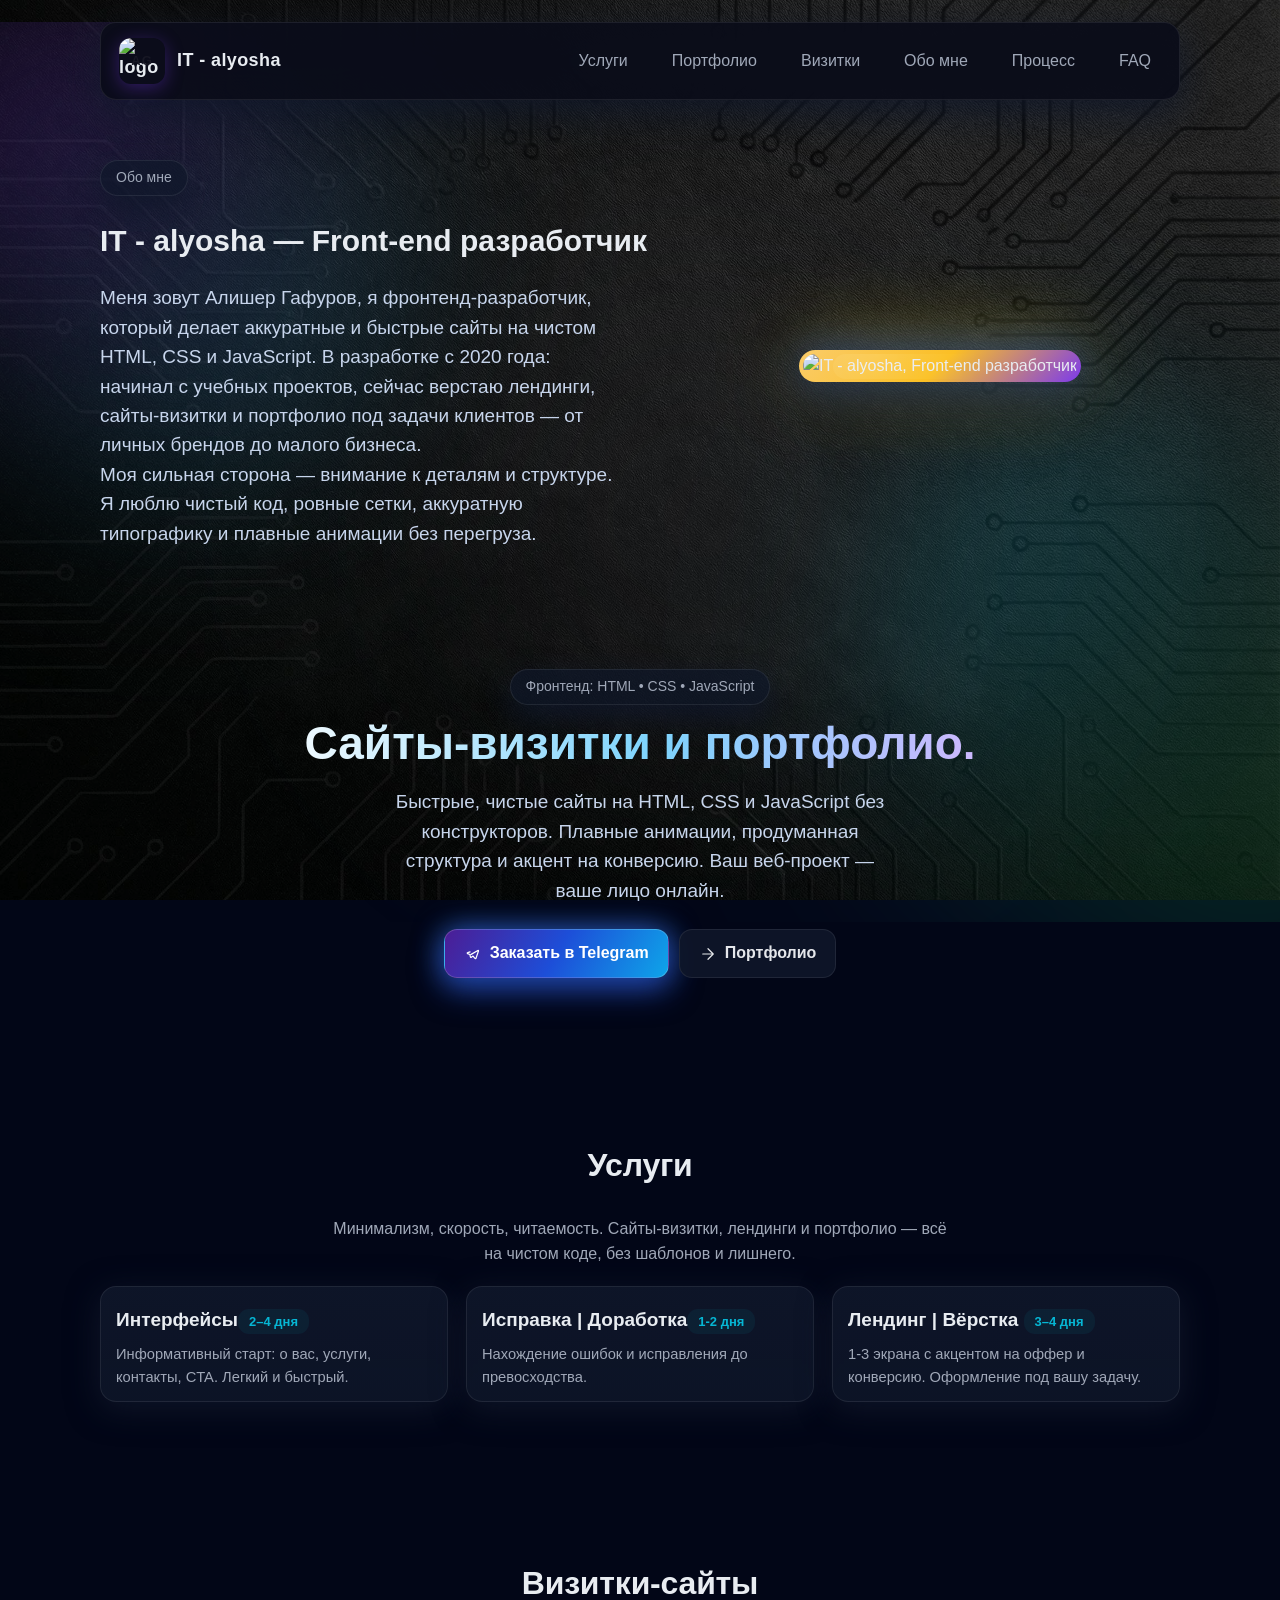
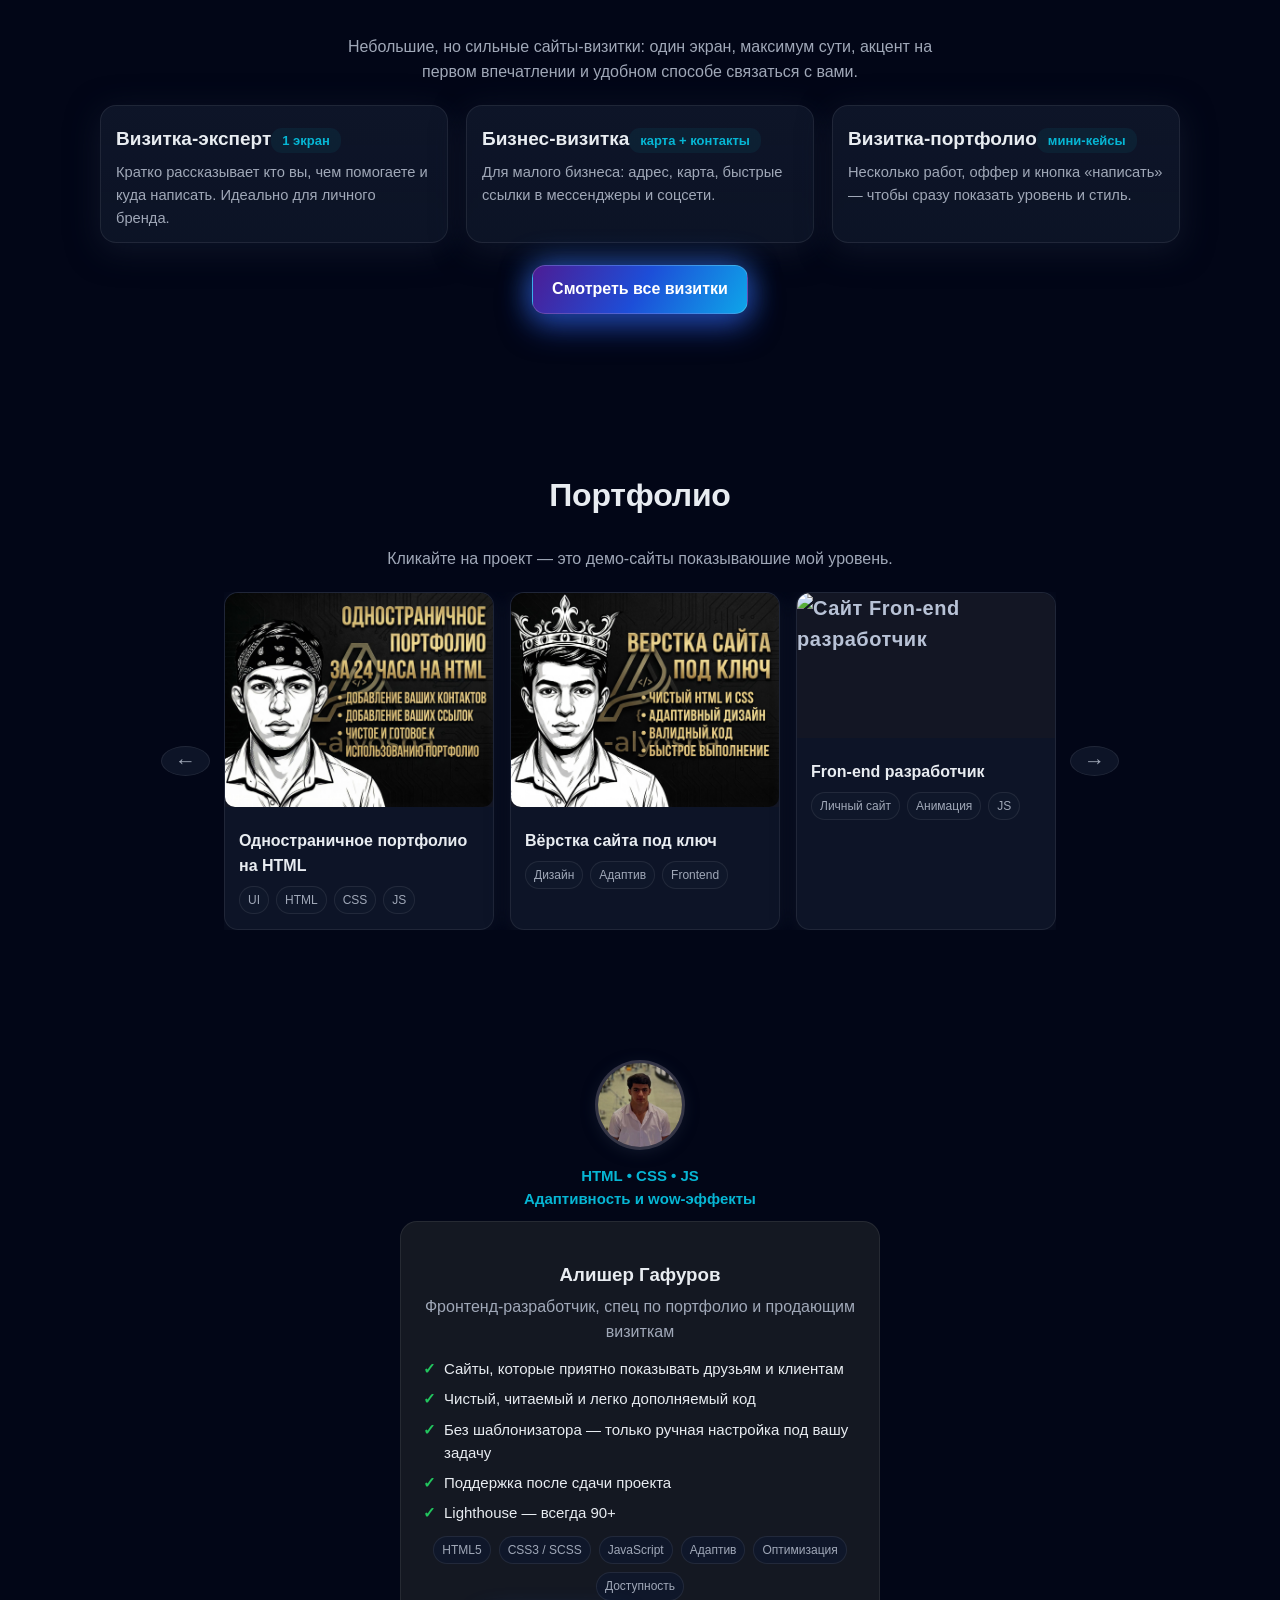
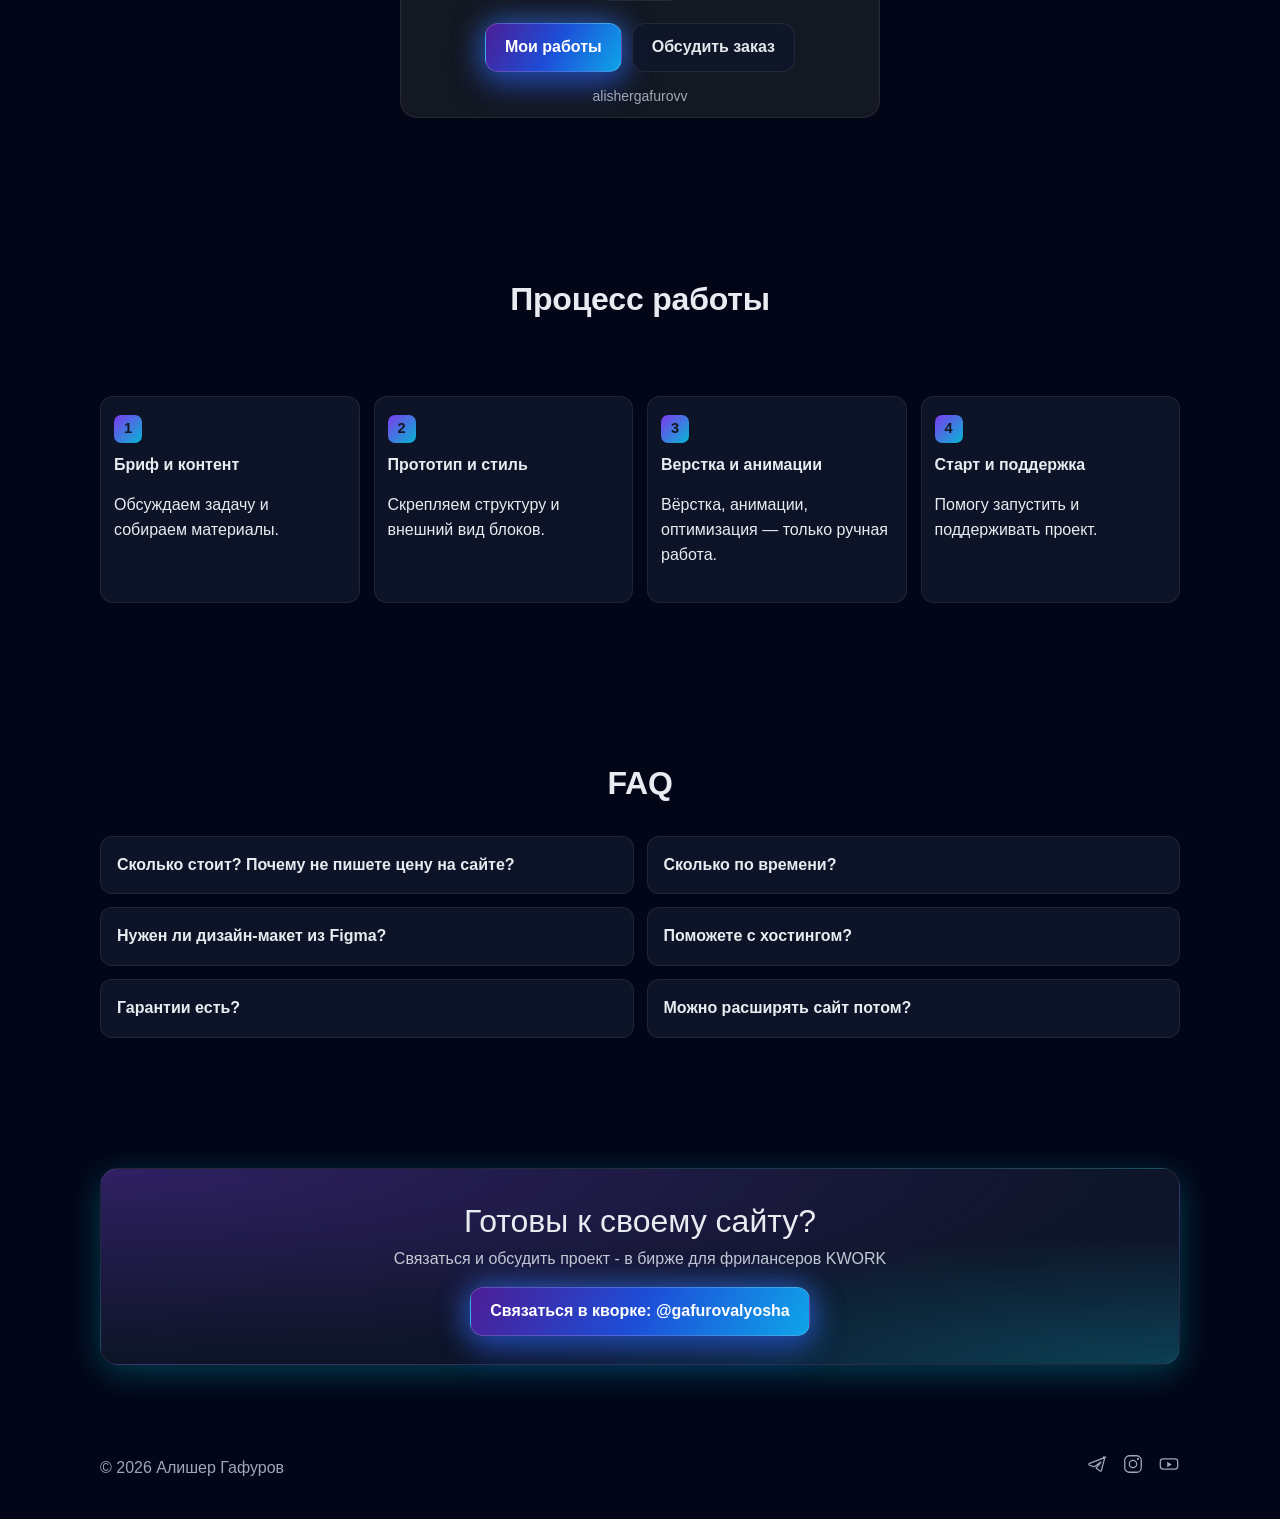
==== alyosha/index.html @ 4b631981 "Add files via upload" ====
<!DOCTYPE html>
<html lang="ru">
<head>
  <meta charset="UTF-8">
  <meta name="viewport" content="width=device-width,initial-scale=1">
  <title>Алишер Гафуров — Ваш фронтенд разработчик</title>
  <meta name="description" content="Делаю быстрые сайты-портфолио и визитки на HTML, CSS, JS. Заказать сайт в Telegram: @alishergafurovv">
  <meta name="theme-color" content="#0b0d13">

  <style>
    *, *::before, *::after { box-sizing: border-box; }
    html, body { height: 100%; margin: 0; }

    body {
      font-family: 'Inter', ui-sans-serif, Arial, sans-serif;
      background: #020617;
      color: #e8ecf1;
      line-height: 1.55;
      -webkit-font-smoothing: antialiased;
      -moz-osx-font-smoothing: grayscale;
      scroll-behavior: smooth;
    }

    :root{
      --bg-0:#020617;
      --bg-1:#0b1120;
      --panel:#141822;
      --brand-1:#7c3aed;
      --brand-2:#06b6d4;
      --brand-3:#22c55e;
      --line:rgba(255,255,255,0.08);
      --muted:#a0a8b8;
      --text:#e8ecf1;
      --radius:16px;
    }

    a{text-decoration:none;color:inherit;}
    img{display:block;max-width:100%;height:auto;}
    .container{width:min(1080px,94vw);margin:0 auto;}

    /* ГЛАВНЫЙ ФОН */
 /* ГЛАВНЫЙ ФОН — КАРТИНКА НА ВЕСЬ ЭКРАН */
.bg {
  position: fixed;
  inset: 0;
  z-index: -3;

  background-image: url("bg-circuit.jpg"); /* <-- имя твоего файла */
  background-size: cover;       /* растянуть на весь экран без искажений */
  background-position: center;  /* центрируем */
  background-repeat: no-repeat;
  background-attachment: fixed; /* лёгкий параллакс при скролле */

  /* немного затемним, чтобы текст читался лучше */
  filter: brightness(0.9);
}


    /* НЕОНОВЫЕ ШАРЫ */
    .orbs {
      position: fixed;
      z-index: -2;
      width: 100vw;
      height: 100vh;
      pointer-events: none;
      overflow: hidden;
    }

    .orb {
      position: absolute;
      border-radius: 50%;
      filter: blur(85px);
      opacity: 0.28;
      mix-blend-mode: screen;
    }

    .orb.o1 {
      width: 46vw;
      height: 46vw;
      left: -12%;
      top: -10%;
      background:
        radial-gradient(circle at 30% 30%, rgba(124, 58, 237, 0.9), transparent 60%),
        radial-gradient(circle at 70% 70%, rgba(56, 189, 248, 0.7), transparent 70%);
      animation: floatOrb1 18s ease-in-out infinite alternate;
    }

    .orb.o2 {
      width: 50vw;
      height: 50vw;
      right: -16%;
      bottom: -10%;
      background:
        radial-gradient(circle at 20% 20%, rgba(6, 182, 212, 0.85), transparent 60%),
        radial-gradient(circle at 80% 80%, rgba(34, 197, 94, 0.7), transparent 70%);
      animation: floatOrb2 22s ease-in-out infinite alternate;
    }

    .orb.o3 {
      width: 60vw;
      height: 60vw;
      left: 55%;
      top: 55%;
      transform: translate(-50%, -50%);
      background:
        radial-gradient(circle, rgba(148, 163, 184, 0.35), transparent 70%);
      opacity: 0.20;
      filter: blur(95px);
      animation: pulseGlow 16s ease-in-out infinite alternate;
    }

    @keyframes floatOrb1 {
      0%   { transform: translate3d(0, 0, 0) scale(1); }
      50%  { transform: translate3d(30px, 40px, 0) scale(1.05); }
      100% { transform: translate3d(-25px, 10px, 0) scale(0.98); }
    }
    @keyframes floatOrb2 {
      0%   { transform: translate3d(0, 0, 0) scale(1); }
      50%  { transform: translate3d(-40px, -30px, 0) scale(1.06); }
      100% { transform: translate3d(20px, -10px, 0) scale(0.97); }
    }
    @keyframes pulseGlow {
      0%   { opacity: 0.12; transform: translate(-50%, -50%) scale(0.95); }
      50%  { opacity: 0.26; transform: translate(-50%, -50%) scale(1.06); }
      100% { opacity: 0.18; transform: translate(-50%, -50%) scale(1); }
    }

    /* ===== HEADER ===== */
    header.site {
      position:sticky; top:18px; z-index:10;
      background:rgba(10,13,26,0.92);
      border:1px solid var(--line);
      border-radius:var(--radius);
      backdrop-filter: blur(18px);
      box-shadow:0 12px 40px rgba(15,23,42,0.85);
      margin:22px auto 0; width:min(1080px,94vw);
      padding:0;
    }
    .nav { display:flex; align-items: center; justify-content: space-between; padding:15px 18px;}
    .brand { display: flex;align-items:center;font-weight:900;font-size:18px; letter-spacing:0.4px; gap:12px;}
    .brand-badge {
      width:46px;height:46px;border-radius:12px;position:relative;
      box-shadow:0 4px 18px rgba(124,58,237,0.35);
    }
    .brand-badge::after{
      content:"AG";position:absolute;inset:0;display:grid;place-items:center;
      color:#181825;font-size:13px;font-weight:900;letter-spacing:1px;
    }
    .menu { display: flex; gap: 20px;}
    .menu a { color: var(--muted); padding:6px 12px; border-radius:8px; transition: color .16s, background .16s;}
    .menu a:hover { color: var(--text); background:rgba(255,255,255,0.04);}
    .burger {
      display:none;
      flex-direction:column;
      justify-content:center;
      align-items:center;
      width:40px; height:40px;
      gap:6px;
      background:transparent; border:none; cursor:pointer;
      z-index:100;
      margin-left:auto;
    }
    .burger span {
      width:26px; height:3px; border-radius:2px;
      background:#a0a8b8;
      transition:.3s;
    }
    .burger.active span:nth-child(1){transform:rotate(43deg) translateY(7px);}
    .burger.active span:nth-child(2){opacity:0;}
    .burger.active span:nth-child(3){transform:rotate(-43deg) translateY(-7px);}

    /* ===== HERO ===== */
    .hero { padding: clamp(32px,7vw,60px) 0 clamp(20px,4vw,32px);}
    .hero-grid {
      display:flex;
      gap:32px;
      flex-wrap:wrap;
      align-items:center;
      justify-content:center;
      text-align:left;
    }
    .hero-main { flex:1 1 360px;min-width:260px; }

    .kicker {
      display:inline-block;
      margin-bottom:18px;
      font-size:14px;
      padding:6px 15px;
      color:var(--muted);
      border-radius:999px;
      border:1px solid var(--line);
      background:rgba(15,23,42,0.7);
      box-shadow:0 12px 30px rgba(15,23,42,0.9);
    }

    .h1 {
      font-size:clamp(32px,7vw,46px); line-height:1.08; font-weight:900;
      background: linear-gradient(93deg,#ffffff,#7dd3fc 52%,#d8b4fe 99%);
      -webkit-background-clip: text; background-clip:text; color:transparent;
      margin:0 0 13px;
    }

    .hero-about-title {
      font-size: clamp(24px, 3vw, 30px);
      font-weight: 800;
      margin: 4px 0 14px;
    }

    .lead {
      color: #c7d5ec;
      font-size:clamp(16px,2vw,19px);
      max-width:49ch;
      margin-bottom:24px;
    }

    .hero-actions {
      display:flex;
      justify-content:center;
      gap:10px;
      margin-bottom:6px;
      flex-wrap:wrap;
    }

    /* кнопки */
    .btn {
      display:inline-flex;align-items:center;gap:8px;
      border-radius:13px;
      padding:11px 19px;
      background:rgba(15,23,42,0.9);
      font-weight:700;
      border:1px solid var(--line);
      transition:.16s;
      color:#e5e7eb;
    }
    .btn.primary {
      background:linear-gradient(120deg,#4c1d95,#1d4ed8,#0ea5e9);
      color:#fff;
      border:1px solid rgba(255,255,255,0.18);
      box-shadow:
        0 12px 32px rgba(30,64,175,0.7),
        0 0 30px rgba(59,130,246,0.7);
    }
    .btn:hover { transform:translateY(-1.5px); background: rgba(15,23,42,1);}
    .btn.primary:hover {
      background:linear-gradient(120deg,#6d28d9,#2563eb,#22d3ee);
    }

    /* HERO PHOTO card */
    .hero-pic {
      flex:0 1 480px;
      min-width:280px;
      display:flex;
      justify-content:center;
    }
    .hero-photo-frame {
      position:relative;
      max-width:460px;
      border-radius:32px;
      padding:4px;
      background:linear-gradient(135deg,#facc6b,#fbbf24,#7c3aed);
      box-shadow:
        0 25px 60px rgba(15,23,42,0.95),
        0 0 45px rgba(37,99,235,0.55),
        0 0 80px rgba(250,204,21,0.7);
      transform:translateY(0);
      transition:transform .35s ease, box-shadow .35s ease;
    }
    .hero-photo-frame::before{
      content:"";
      position:absolute;
      inset:12%;
      border-radius:inherit;
      background:radial-gradient(circle at 20% 0%,rgba(255,255,255,0.25),transparent 60%);
      mix-blend-mode:soft-light;
      pointer-events:none;
    }
    .hero-photo-frame img{
      width:100%;
      height:auto;
      border-radius:28px;
    }
    .hero-photo-frame:hover{
      transform:translateY(-8px);
      box-shadow:
        0 35px 80px rgba(15,23,42,1),
        0 0 60px rgba(59,130,246,0.7),
        0 0 110px rgba(250,204,21,0.9);
    }

    /* Центрированный блок "Сайты‑визитки и портфолио." */
    .hero-centered {
      text-align: center;
      max-width: 780px;
      margin: 0 auto;
    }
    .hero-centered .kicker {
      margin-bottom: 14px;
    }
    .hero-centered-title {
      margin-bottom: 14px;
    }
    .hero-centered-lead {
      margin-left: auto;
      margin-right: auto;
    }

    /* ===== SECTIONS / CARDS ===== */
    .section { padding: clamp(30px,8vw,65px) 0;position:relative;}
    .section h2 {font-size:clamp(23px,3vw,32px); letter-spacing:-.2px;font-weight:800;text-align:center;}
    .sub { color: var(--muted);margin-bottom:20px;max-width:70ch;margin-left:auto;margin-right:auto;text-align:center;}

    .services { display:flex;gap:18px;flex-wrap:wrap;justify-content:center; }
    .card {
      background: linear-gradient(180deg,rgba(15,23,42,0.9),rgba(15,23,42,0.8));
      border:1px solid var(--line);
      border-radius:var(--radius);
      box-shadow:0 7px 32px rgba(15,23,42,0.9);
      padding:18px 15px 13px;
      flex:1 1 260px; min-width:160px;max-width:350px;
      transition:.19s; cursor:default;
    }
    .card:hover { transform:translateY(-3px);background:rgba(15,23,42,0.95);}
    .card .title { font-size:19px;font-weight:700; margin-bottom:8px;}
    .card .chip { font-size:13px; color:var(--brand-2); background:rgba(6,182,212,0.07);border-radius:11px;padding:5px 11px;font-weight:600; }
    .card .row { display:flex;align-items:center;justify-content:space-between;margin-top:8px;}
    .card .txt { color:var(--muted);font-size:14.7px; }
    .price { color:#e3f7fb; font-weight:700;}

    /* ===== PORTFOLIO SLIDER ===== */
    .portfolio-slider { display:flex;align-items:center;justify-content:center;gap:14px;}
    .slider-btn {
      background:rgba(15,23,42,0.9);border:1px solid var(--line);
      color:var(--muted);padding:14px 13px;border-radius:50%;font-size:21px;cursor:pointer;
      transition:all ease .19s;
      line-height:0;
    }
    .slider-btn:hover { background:var(--brand-1);color:#fff;}
    .slider-track {display:flex;gap:16px; width:65vw;max-width:980px;overflow:hidden;}
    .work {
      min-width:260px;max-width:340px;flex:0 0 1; background:rgba(15,23,42,0.9);
      border:1px solid var(--line);
      border-radius:14px;overflow:hidden;
      display:flex;flex-direction:column;gap:8px;
      box-shadow: 0 3px 22px rgba(15,23,42,0.9);
      cursor:pointer; transition:.17s;
    }
    .work:hover{transform:translateY(-2px);border-color:rgba(124,58,237,0.35);background:rgba(15,23,42,1);}
    .thumb{
      aspect-ratio:16/9;
      background:#131624;display:flex;align-items:center;justify-content:center;
      color:#b8c2d6; font-weight:700;letter-spacing:.5px;font-size:20px;
    }
    .thumb img{width:100%;height:100%;object-fit:cover;border-radius:10px;}
    .tags{display:flex;gap:7px;flex-wrap:wrap;}
    .tag{font-size:12px;color:var(--muted);padding: 4px 8px;border:1px solid var(--line);border-radius:999px;background:rgba(15,23,42,1);}
    .work .meta{padding:14px 14px 15px;}

    /* ===== ABOUT ===== */
    .about-onecol {
      display: flex;
      flex-direction: column;
      align-items: center;
      justify-content:center;
      gap:10px;
    }
    .about-photo img {
      width: 90px;
      height: 90px;
      object-fit: cover;
      background: #232436;
      border-radius: 50%;
      border: 3px solid var(--line);
      box-shadow: 0 3px 13px rgba(15,23,42,0.9);
      margin-bottom:4px;
    }
    .about-content {
      max-width: 480px;
      width: 100%;
      padding: 20px 22px 10px;
      background: var(--panel);
      border-radius: 17px;
      margin: 0 auto;
      border: 1.3px solid var(--line);
    }
    .slogan {
      text-align:center;
      color:var(--brand-2);
      font-weight:700;
      font-size: 15px;
      margin-bottom: 0;
    }
    .facts{padding:0;margin:0 0 10px 0;list-style:none;}
    .facts li{position:relative;margin-bottom:7px;padding-left:21px;color:var(--text);font-size:15px;}
    .facts li::before{content:"✓";color:var(--brand-3);font-weight:800;position:absolute;left:0;top:0;}
    .skills{display:flex;gap:8px;flex-wrap:wrap;margin-top:11px;justify-content:center;}
    .about-content h3 {margin-bottom:6px;}

    #Tg:hover{filter: drop-shadow(0 5px 5px rgba(0, 98, 255, 0.895));}
    #Insta:hover{filter: drop-shadow(0 5px 5px rgba(187, 10, 215, 0.895));}
    #YouTube:hover{filter: drop-shadow(5px 5px 10px rgba(255, 0, 0, 0.895));}

    /* ===== PROCESS / FAQ / CTA / FOOTER ===== */
    .steps{display:flex;gap:14px;flex-wrap:wrap;}
    .step{flex:1 1 180px;min-width:170px;background:rgba(15,23,42,0.9);border-radius:13px;border:1px solid var(--line);padding:18px 13px;}
    .step .num{width:28px;height:28px;display:grid;place-items:center;border-radius:7px;margin-bottom:10px;font-size:14.6px;font-weight:800;background:linear-gradient(135deg,#7c3aed,#06b6d4);color:#181622;}

    .faq{display:grid;grid-template-columns:1fr 1fr;gap:13px;}

    .qa{border-radius:12px;background:rgba(15,23,42,0.9);border:1px solid var(--line);overflow:hidden;}
    .qa summary{cursor:pointer;list-style:none;padding:16px;font-weight:600;}
    .qa .a{padding:0 16px 16px;color:var(--muted);}

    .cta-panel{
      display:grid;place-items:center;text-align:center;
      padding:28px;
      background:
        radial-gradient(140% 140% at 0% 0%,rgba(124,58,237,0.3),transparent 68%),
        radial-gradient(120% 120% at 100% 100%,rgba(6,182,212,0.26),transparent 55%),
        rgba(15,23,42,0.95);
      border:1px solid var(--line);
      border-radius:18px;
      box-shadow:0 8px 32px rgba(6,182,212,0.3);
    }
    .cta-panel .h3{font-size:clamp(22px,2.5vw,32px);}
    .cta-panel .p{color:#c4cad6;margin-bottom:16px;}

    footer{padding:23px 0 36px;color:var(--muted);}
    .foot{display:flex;align-items:center;justify-content:space-between;gap:10px;flex-wrap:wrap;}
    .foot .links{display:flex;gap:14px;}

    /* REVEAL */
    [data-reveal]{opacity:0;transform:translateY(16px);transition:opacity .6s,transform .6s;}
    [data-reveal].is-visible{opacity:1;transform:translateY(0);}
    :focus-visible{outline:2px solid #06b6d4ba;outline-offset:2px;border-radius:7px;}

    /* ===== ADAPTIVE ===== */
   /* ===== ADAPTIVE ===== */

/* До 1024px — лёгкое уплотнение сеток */
@media (max-width:1024px){
  .container {
    width: 96vw;
  }
}

/* До 900px — услуги в 2 столбца */
@media (max-width:900px){
  .services {
    flex-wrap: wrap;
    gap: 12px;
    flex-direction: row;
    justify-content: center;
  }
  .card {
    flex-basis: 48%;
    max-width: 220px;
    max-height: 160px;
    overflow: hidden;
    margin: 14px;
  }
}

/* До 800px — hero, обо мне и центральный h1 красиво по центру */
@media (max-width:800px){
  /* HERO: сетка и выравнивание */
  .hero {
    padding: 32px 0 18px;
  }
  .hero-grid{
    text-align:center;
    flex-direction:column;
  }
  .hero-main{
    flex:1 1 100%;
  }
  .hero-pic{
    flex:1 1 100%;
    justify-content:center;
    margin-top:12px;
  }
  .hero-photo-frame{
    max-width:320px;
  }

  /* текст "Обо мне" */
  .hero-about-title,
  .hero-main .lead {
    text-align:center;
    margin-left:auto;
    margin-right:auto;
  }

  /* центральный блок с h1 */
  .hero-centered {
    text-align:center;
    max-width: 90vw;
  }
  .hero-centered-title,
  .hero-centered-lead {
    text-align:center;
    margin-left:auto;
    margin-right:auto;
  }

  /* FAQ в одну колонку */
  .faq{
    grid-template-columns:1fr;
  }
}

/* До 600px — мобильная версия */
@media (max-width:600px){

  /* общий контейнер и отступы секций */
  .container {
    width: 100vw;
    padding-left: 5vw;
    padding-right: 5vw;
    box-sizing: border-box;
  }
  .section, .hero {
    padding: 24px 0 18px;
  }

  /* hero-текст чуть уже, чтобы не была «простыня» */
  .hero-main .lead,
  .hero-centered-lead {
    max-width: 94vw;
    font-size: 15.5px;
  }

  /* кнопки — широкие, по центру */
  .hero-actions {
    justify-content:center;
  }
  .btn,
  .btn.primary {
    width: 80%;
    font-size: 16px;
    padding: 11px 0;
    justify-content:center;
  }

  /* услуги — одна колонка */
  .services {
    flex-direction: column;
    gap: 10px;
  }
  .card {
    min-width: 0;
    max-width: 100%;
    width: 100%;
    font-size: 14px;
    padding: 12px 10px 10px;
    margin: 0;
  }
  .card .title {font-size: 16.5px;}
  .card .txt {font-size: 13.5px;}
  .card .price {font-size: 16px;}

  /* блок "Обо мне" подправляем размеры */
  .about-content{
    padding:14px 5vw 9px;
  }
  .about-photo img{
    width:68px;
    height:68px;
  }
  .about-onecol{gap:7px;}
  .facts li{font-size:13.6px;}

  /* слайдер портфолио */
  .slider-track {
    width: 100%;
    max-width: 320px;
  }

  /* хедер на всю ширину, бургер-меню */
  header.site {
    min-width: 100vw;
    margin: 0;
    border-radius: 0 0 12px 12px;
  }
  .container.nav {
    width: 100vw;
    padding-left: 5vw;
    padding-right: 5vw;
  }
  .brand { font-size: 16.8px; }

  .burger { 
    display:flex;
  }
  .menu {
    position: fixed;
    top: 68px; right: 16px;
    background: #141822;
    border: 1px solid var(--line);
    border-radius: 14px;
    flex-direction: column;
    gap: 0;
    min-width: 160px;
    padding: 8px 0;
    box-shadow:0 10px 30px #0007;
    opacity: 0;
    pointer-events: none;
    transform: translateY(-8px) scale(0.97);
    transition: .2s;
    z-index: 99;
  }
  .menu.open {
    opacity:1;
    pointer-events: auto;
    transform: none;
  }
  .nav {
    flex-direction: row;
    align-items: center;
    padding: 7px 0;
  }
  .menu a {
    padding: 8px 0;
    font-size: 16px;
    border-bottom: 1px solid var(--line);
    display: block;
    text-align: center;
  }
  .menu a:last-child {
    border-bottom: none;
  }

  /* орбы чуть менее размытые, чтобы не мылить всё */
  .orb{
    filter:blur(65px);
    opacity:0.23;
  }
}

  </style>
</head>
<body>
  <div class="bg"></div>
  <div class="orbs">
    <div class="orb o1"></div>
    <div class="orb o2"></div>
    <div class="orb o3"></div>
  </div>

  <!-- HEADER -->
  <header class="site">
    <div class="container nav">
      <a class="brand" href="#top" aria-label="На главную">
        <img class="brand-badge" src="IT - alyosha.png" alt="logo"><span>IT - alyosha</span>
      </a>
      <nav class="menu" aria-label="Навигация">
        <a href="#services">Услуги</a>
        <a href="#portfolio">Портфолио</a>
        <a href="visitki.html">Визитки</a>
        <a href="#about">Обо мне</a>
        <a href="#process">Процесс</a>
        <a href="#faq">FAQ</a>
      </nav>
      <button class="burger" aria-label="Открыть меню">
        <span></span><span></span><span></span>
      </button>
    </div>
  </header>

  <main id="top">

    <!-- HERO: ОБО МНЕ + ФОТО -->
    <section class="hero container">
      <div class="hero-grid">

        <!-- СЛЕВА: ОБО МНЕ -->
        <div class="hero-main">
          <span class="kicker" data-reveal>Обо мне</span>

          <h2 class="hero-about-title" data-reveal style="transition-delay:.04s">
            IT - alyosha — Front‑end разработчик
          </h2>

          <p class="lead" data-reveal style="transition-delay:.08s">
          Меня зовут Алишер Гафуров, я фронтенд‑разработчик, который делает аккуратные и быстрые сайты на чистом HTML, 
          CSS и JavaScript. В разработке с 2020 года: начинал с учебных проектов, сейчас верстаю лендинги, сайты‑визитки 
          и портфолио под задачи клиентов — от личных брендов до малого бизнеса.
          <br>
          Моя сильная сторона — внимание к деталям и структуре. Я люблю чистый код, ровные сетки, аккуратную типографику и
           плавные анимации без перегруза.


          </p>
        </div>

        <!-- СПРАВА: КАРТОЧКА С ФОТО -->
        <div class="hero-pic" data-reveal style="transition-delay:.12s">
          <div class="hero-photo-frame">
            <img src="myW/myW3.png" alt="IT - alyosha, Front-end разработчик">
          </div>
        </div>

      </div>
    </section>

    <!-- БЛОК: САЙТЫ-ВИЗИТКИ И ПОРТФОЛИО (ЦЕНТР) -->
    <section class="section">
      <div class="container hero-centered">
        <span class="kicker" data-reveal>Фронтенд: HTML • CSS • JavaScript</span>

        <h1 class="h1 hero-centered-title" data-reveal style="transition-delay:.04s">
          Сайты‑визитки и портфолио.
        </h1>

        <p class="lead hero-centered-lead" data-reveal style="transition-delay:.08s">
          Быстрые, чистые сайты на HTML, CSS и JavaScript без конструкторов.
          Плавные анимации, продуманная структура и акцент на конверсию.
          Ваш веб‑проект — ваше лицо онлайн.
        </p>

        <div class="hero-actions" data-reveal style="transition-delay:.12s">
          <a class="btn primary" href="https://t.me/alishergafurovv" target="_blank" rel="noopener">
            <svg viewBox="0 0 24 24" fill="none" style="width:18px;height:18px;" aria-hidden="true">
              <path d="M9.5 12.5l9-5.2c.5-.3 1 .2.8.7l-3.3 9.6c-.2.6-1 .7-1.4.2l-2.6-3-2.2 1.6c-.5.4-1.2.1-1.3-.5l-.6-3.2-3.1-1.2c-.6-.3-.6-1.1.1-1.3l3.2-1"
                    stroke="currentColor" stroke-width="1.6" stroke-linecap="round" stroke-linejoin="round"/>
            </svg>
            Заказать в Telegram
          </a>
          <a class="btn" href="#portfolio">
            <svg viewBox="0 0 24 24" fill="none" style="width:18px;height:18px;" aria-hidden="true">
              <path d="M5 12h14M12 5l7 7-7 7" stroke="currentColor" stroke-width="1.6" stroke-linecap="round" stroke-linejoin="round"/>
            </svg>
            Портфолио
          </a>
        </div>
      </div>
    </section>

    <!-- SERVICES -->
    <section id="services" class="section">
      <div class="container">
        <h2 data-reveal>Услуги</h2>
        <p class="sub" data-reveal style="transition-delay:.03s">
          Минимализм, скорость, читаемость. Сайты-визитки, лендинги и портфолио — всё на чистом коде, без шаблонов и лишнего.
        </p>
        <div class="services" data-reveal style="transition-delay:.08s">
          <div class="card">
            <div class="title">Интерфейсы<span class="chip">2–4 дня</span></div>
            <div class="txt">Информативный старт: о вас, услуги, контакты, CTA. Легкий и быстрый.</div>
          </div>
          <div class="card">
            <div class="title">Исправка | Доработка<span class="chip">1-2 дня</span></div>
            <div class="txt">Нахождение ошибок и исправления до превосходства.</div>
          </div>
          <div class="card">
            <div class="title">Лендинг | Вёрстка <span class="chip">3–4 дня</span></div>
            <div class="txt">1‑3 экрана с акцентом на оффер и конверсию. Оформление под вашу задачу.</div>
          </div>
        </div>
      </div>
    </section>

    <!-- VISITKI PREVIEW -->
<section id="visitki" class="section">
  <div class="container">
    <h2 data-reveal>Визитки‑сайты</h2>
    <p class="sub" data-reveal style="transition-delay:.05s">
      Небольшие, но сильные сайты‑визитки: один экран, максимум сути, акцент на первом впечатлении
      и удобном способе связаться с вами.
    </p>

    <div class="services" data-reveal style="transition-delay:.1s">
      <div class="card">
        <div class="title">Визитка‑эксперт<span class="chip">1 экран</span></div>
        <div class="txt">
          Кратко рассказывает кто вы, чем помогаете и куда написать. Идеально для личного бренда.
        </div>
      </div>
      <div class="card">
        <div class="title">Бизнес‑визитка<span class="chip">карта + контакты</span></div>
        <div class="txt">
          Для малого бизнеса: адрес, карта, быстрые ссылки в мессенджеры и соцсети.
        </div>
      </div>
      <div class="card">
        <div class="title">Визитка‑портфолио<span class="chip">мини‑кейсы</span></div>
        <div class="txt">
          Несколько работ, оффер и кнопка «написать» — чтобы сразу показать уровень и стиль.
        </div>
      </div>
    </div>

    <div style="text-align:center;margin-top:22px;" data-reveal style="transition-delay:.16s">
      <a class="btn primary" href="visitki.html">
        Смотреть все визитки
      </a>
    </div>
  </div>
</section>

    <!-- PORTFOLIO SLIDER -->
    <section id="portfolio" class="section">
      <div class="container">
        <h2 data-reveal>Портфолио</h2>
        <p class="sub" data-reveal>Кликайте на проект — это демо-сайты показываюшие мой уровень.</p>
        <div class="portfolio-slider" data-reveal style="transition-delay:.08s">
          <button class="slider-btn left" aria-label="Предыдущие">&#8592;</button>
          <div class="slider-track"></div>
          <button class="slider-btn right" aria-label="Следующие">&#8594;</button>
        </div>
      </div>
    </section>

    <!-- ABOUT BLOCK NEW (1 col, center, small photo) -->
    <section id="about" class="section">
      <div class="container about-onecol">
        <div class="about-photo">
          <img src="me2.png" alt="Ваше фото">
        </div>
        <div class="slogan"><b>HTML • CSS • JS<br>Адаптивность и wow-эффекты</b></div>
        <div class="about-content">
          <h3 style="text-align:center;">Алишер Гафуров</h3>
          <div style="color:var(--muted);margin-bottom:12px;text-align:center;">
            Фронтенд‑разработчик, спец по портфолио и продающим визиткам
          </div>
          <ul class="facts">
            <li>Сайты, которые приятно показывать друзьям и клиентам</li>
            <li>Чистый, читаемый и легко дополняемый код</li>
            <li>Без шаблонизатора — только ручная настройка под вашу задачу</li>
            <li>Поддержка после сдачи проекта</li>
            <li>Lighthouse — всегда 90+</li>
          </ul>
          <div class="skills" style="justify-content:center;">
            <span class="tag">HTML5</span>
            <span class="tag">CSS3 / SCSS</span>
            <span class="tag">JavaScript</span>
            <span class="tag">Адаптив</span>
            <span class="tag">Оптимизация</span>
            <span class="tag">Доступность</span>
          </div>
          <div style="margin-top:22px; display:flex; gap:10px; flex-wrap:wrap;justify-content:center;">
            <a class="btn primary" href="#portfolio">Мои работы</a>
            <a class="btn" href="https://t.me/alishergafurovv" target="_blank">Обсудить заказ</a>
          </div>
          <div style="color:var(--muted); font-size:14px; margin-top:14px;text-align:center;">alishergafurovv</div>
        </div>
      </div>
    </section>

    <!-- PROCESS -->
    <section id="process" class="section">
      <div class="container">
        <h2 data-reveal>Процесс работы</h2>
        <p class="sub" data-reveal>Прозрачно, по шагам. Всегда на связи и с подробным объяснением!</p>
        <div class="steps" data-reveal style="transition-delay:.08s">
          <div class="step"><div class="num">1</div><b>Бриф и контент</b><p class="txt">Обсуждаем задачу и собираем материалы.</p></div>
          <div class="step"><div class="num">2</div><b>Прототип и стиль</b><p class="txt">Скрепляем структуру и внешний вид блоков.</p></div>
          <div class="step"><div class="num">3</div><b>Верстка и анимации</b><p class="txt">Вёрстка, анимации, оптимизация — только ручная работа.</p></div>
          <div class="step"><div class="num">4</div><b>Старт и поддержка</b><p class="txt">Помогу запустить и поддерживать проект.</p></div>
        </div>
      </div>
    </section>

    <!-- FAQ -->
    <section id="faq" class="section">
      <div class="container">
        <h2 data-reveal>FAQ</h2>
        <div class="faq" data-reveal>
          <details class="qa"><summary>Сколько стоит? Почему не пишете цену на сайте?</summary><div class="a">Цена зависит от размера, количества блоков, анимаций и сроков. Всё индивидуально и обсуждается в Telegram.</div></details>
          <details class="qa"><summary>Сколько по времени?</summary><div class="a">Обычно 2–4 дней — если нужно срочно можем поговорить о дополнительной оплате.</div></details>
          <details class="qa"><summary>Нужен ли дизайн-макет из Figma?</summary><div class="a">Можно и без макета — работаю по структуре, брендбуку или примерам. Если есть макет — сверстаю пиксель в пиксель.</div></details>
          <details class="qa"><summary>Поможете с хостингом?</summary><div class="a">Да. Настрою домен, помогу с публикацией на хостинге, дам рекомендации по дальнейшему развитию.</div></details>
          <details class="qa"><summary>Гарантии есть?</summary><div class="a">Да есть - могу попровлять ошибки или изменять что-нибудь в течении 5-7 дней.</div></details>
          <details class="qa"><summary>Можно расширять сайт потом?</summary><div class="a">Легко! Всё пишу модульно, доработки и новые страницы — быстро и удобно.</div></details>
        </div>
      </div>
    </section>

    <!-- CTA -->
    <section class="section">
      <div class="container">
        <div class="cta-panel" data-reveal>
          <div class="h3">Готовы к своему сайту?</div>
          <div class="p">Связаться и обсудить проект - в бирже для фрилансеров KWORK</div>
          <a class="btn primary" href="https://kwork.ru/user/gafurovalyosha" target="_blank" rel="noopener">Связаться в кворке: @gafurovalyosha</a>
        </div>
      </div>
    </section>
  </main>

  <!-- FOOTER -->
  <footer>
    <div class="container foot">
      <div>© <span id="year"></span> Алишер Гафуров</div>
      <div class="links">
        <a id="Tg" href="https://t.me/alishergafurovv" aria-label="Telegram" title="Telegram" target="_blank">
          <svg width="22" height="22" viewBox="0 0 24 24" fill="none">
            <path d="M21.5 4.5L3.9 11.4c-.9.35-.88 1.66.03 1.97l4.3 1.53c.37.13.78.07 1.1-.16l6.65-4.7c.17-.12.36.1.22.26l-4.82 5.62c-.25.3-.2.75.12.98l3.8 2.66c.56.39 1.33.1 1.5-.56l3.55-13.38c.2-.76-.52-1.43-1.35-1.22Z" stroke="currentColor" stroke-width="1.4" stroke-linejoin="round"/>
          </svg>
        </a>
        <a id="Insta" href="https://www.instagram.com/alishergafurovv/" aria-label="Instagram" title="Instagram" target="_blank">
          <svg width="22" height="22" viewBox="0 0 24 24" fill="none">
            <rect x="3" y="3" width="18" height="18" rx="5" stroke="currentColor" stroke-width="1.4"/>
            <circle cx="12" cy="12" r="4" stroke="currentColor" stroke-width="1.4"/>
            <circle cx="17.5" cy="6.5" r="1.2" fill="currentColor"/>
          </svg>
        </a>
        <a id="YouTube" href="#" aria-label="YouTube" title="YouTube" target="_blank">
          <svg width="22" height="22" viewBox="0 0 24 24" fill="none">
            <rect x="2.5" y="6.5" width="19" height="11" rx="3" stroke="currentColor" stroke-width="1.4"/>
            <path d="M10 9.5l5 3-5 3v-6Z" fill="currentColor"/>
          </svg>
        </a>
      </div>
    </div>
  </footer>

  <!-- SCRIPTS -->
  <script>
    // Reveal on scroll
    const revealEls = document.querySelectorAll('[data-reveal]');
    const io = new IntersectionObserver((entries) => {
      entries.forEach(entry => {
        if (entry.isIntersecting){
          entry.target.classList.add('is-visible');
          io.unobserve(entry.target);
        }
      });
    }, { threshold: 0.13, rootMargin: "0px 0px -44px 0px" });
    revealEls.forEach(el => io.observe(el));

    // Год в подвале
    document.getElementById('year').textContent = new Date().getFullYear();

    // Гамбургер-меню
    const burger = document.querySelector('.burger');
    const menu = document.querySelector('.menu');
    burger.onclick = (e) => {
      e.stopPropagation();
      menu.classList.toggle('open');
      burger.classList.toggle('active');
    };
    document.body.addEventListener('click', e => {
      if(window.innerWidth < 800 && menu.classList.contains('open') &&
        !menu.contains(e.target) && !burger.contains(e.target)){
        menu.classList.remove('open');
        burger.classList.remove('active');
      }
    });

    // === Portfolio Slider ===
    const works = [
      {
        img: 'myW/myW1.png',
        title: 'Одностраничное портфолио на HTML',
        tags: ['UI', 'HTML', 'CSS', 'JS'],
        url: 'https://alyosha-page.netlify.app'
      },
      {
        img: 'myW/myW2.png',
        title: 'Вёрстка сайта под ключ',
        tags: ['Дизайн', 'Адаптив', 'Frontend'],
        url: 'https://alyosha-coffee.netlify.app/#top'
      },
      {
        img: 'myW/myW3.png',
        title: 'Fron-end разработчик',
        tags: ['Личный сайт', 'Анимация', 'JS'],
        url: 'https://alyosha-ai.netlify.app'
      },
      {
        img: 'myW/myW4.png',
        title: 'Верстка сайта под ключ',
        tags: ['Анимации', 'UI', 'SCSS'],
        url: 'https://computer-club-alyosha.netlify.app'
      },
      {
        img: 'myW/myW5.png',
        title: 'Плавные анимации и эффекты',
        tags: ['Сайт кафе', 'Мобильная адаптация'],
        url: 'https://animation-alyosha.netlify.app'
      },
      {
        img: 'myW/myW6.png',
        title: 'Вёрстка сайтов которую хочется скролить',
        tags: ['Landing', 'Интерактив'],
        url: 'https://verstka-alyosh.netlify.app'
      },
      {
        img: 'myW/myW7.png',
        title: 'Визитки — быстрые сайты для бизнеса',
        tags: ['Бизнес', 'Визитка', 'Скорость'],
        url: 'https://visitki-alyosha.netlify.app'
      },
      {
        img: 'myW/myW8.png',
        title: 'Правка сайтов и код клиента на HTML/CSS/JS',
        tags: ['Бизнес', 'Визитка', 'Скорость'],
        url: 'https://alyosha-fixing-pages.netlify.app'
      },
    ];

    let start = 0;
    const track = document.querySelector('.slider-track');

    function showWorks() {
      track.innerHTML = '';
      for(let i=0;i<3;i++){
        const w = works[(start+i)%works.length];
        const a = document.createElement('a');
        a.className = 'work';
        a.href = w.url;
        a.target = '_blank';
        a.rel = 'noopener';
        a.innerHTML = `
          <div class="thumb">
            <img src="${w.img}" alt="Сайт ${w.title}">
          </div>
          <div class="meta">
            <div style="font-weight:700;margin-bottom:7px;">${w.title}</div>
            <div class="tags">${w.tags.map(tag=>`<span class="tag">${tag}</span>`).join('')}</div>
          </div>
        `;
        track.appendChild(a);
      }
    }

    showWorks();
    document.querySelector('.slider-btn.left').onclick = () => {
      start = (start - 1 + works.length) % works.length;
      showWorks();
    };
    document.querySelector('.slider-btn.right').onclick = () => {
      start = (start + 1) % works.length;
      showWorks();
    };
  </script>
</body>
</html>
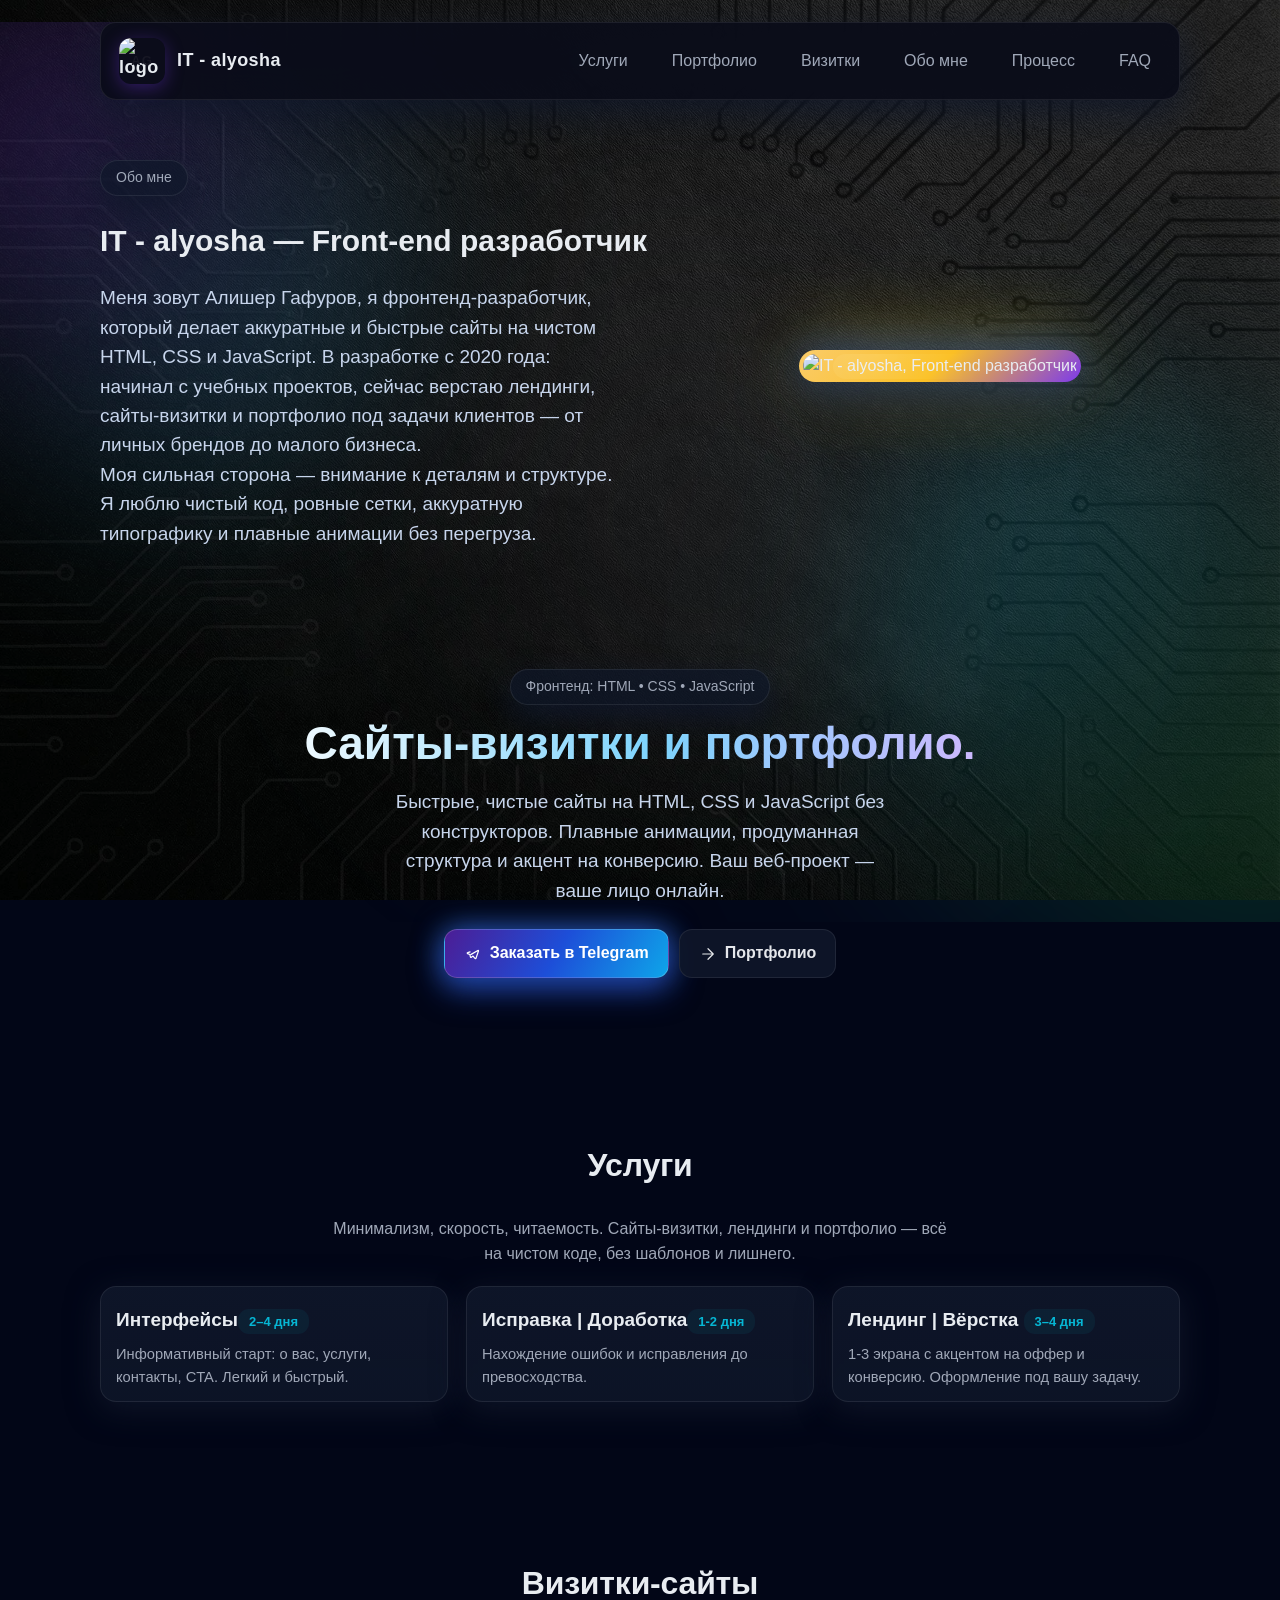
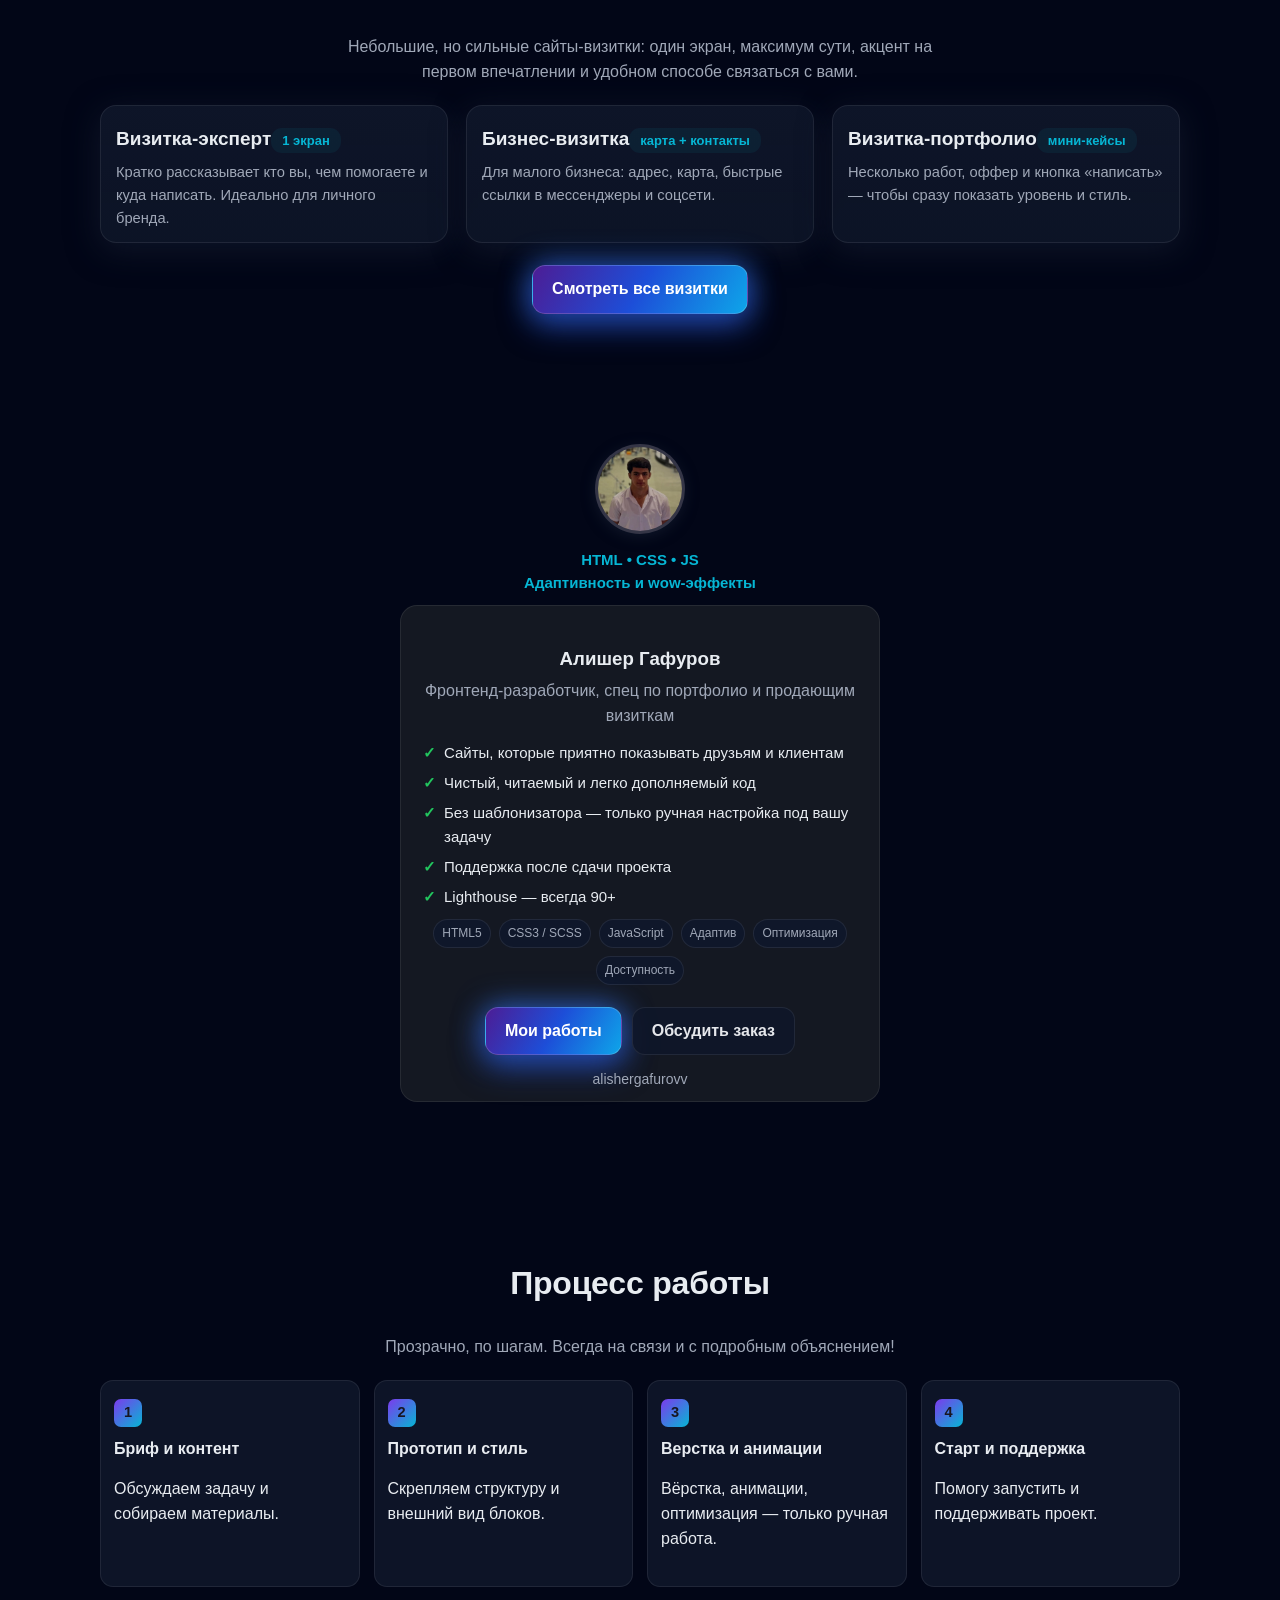
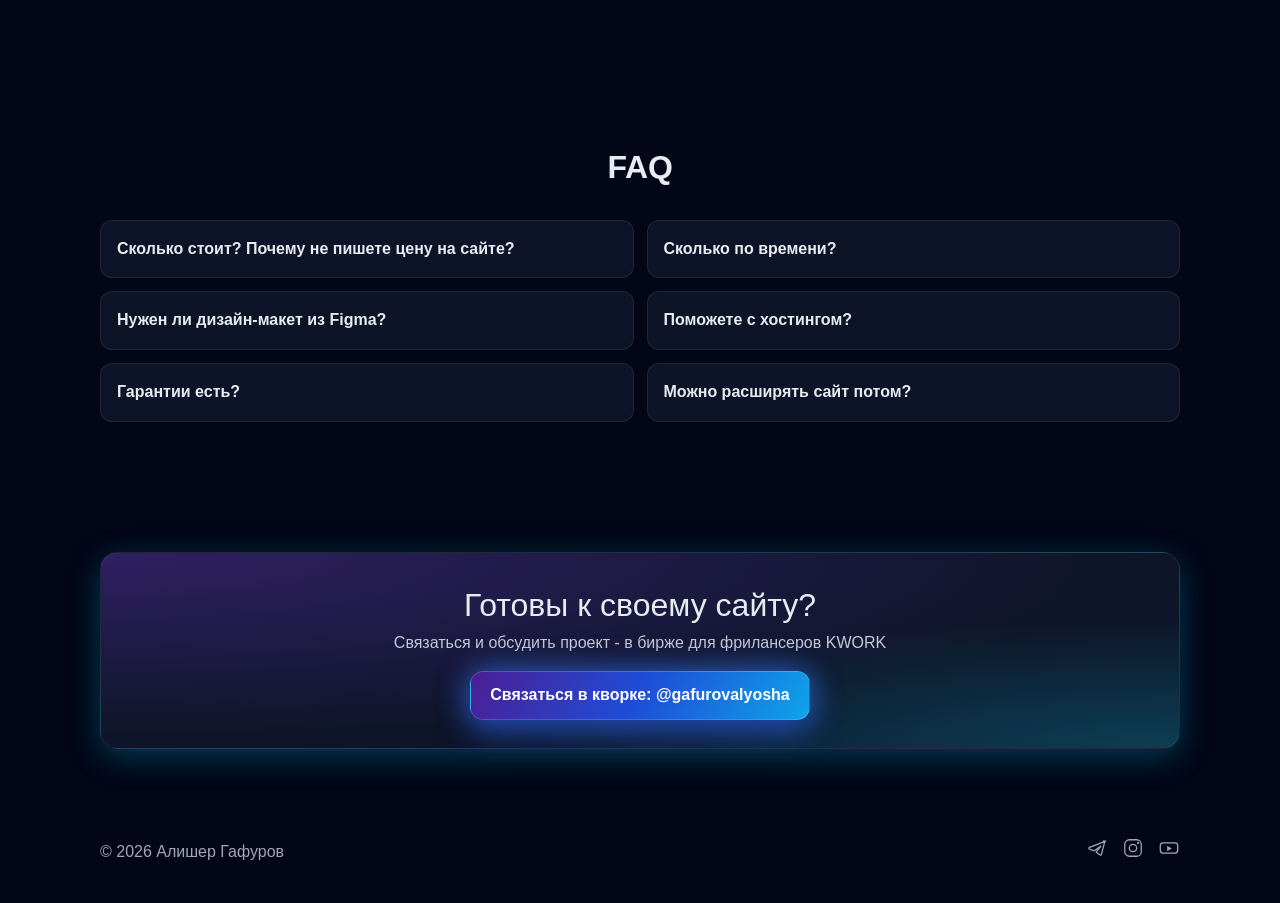
==== commit ffb5b55a: "Change title and remove portfolio slider section Updated the title and removed the portfolio slider " ====
--- a/alyosha/index.html
+++ b/alyosha/index.html
@@ -3,7 +3,7 @@
 <head>
   <meta charset="UTF-8">
   <meta name="viewport" content="width=device-width,initial-scale=1">
-  <title>Алишер Гафуров — Ваш фронтенд разработчик</title>
+  <title>IT - alyosha Front-end разработчик</title>
   <meta name="description" content="Делаю быстрые сайты-портфолио и визитки на HTML, CSS, JS. Заказать сайт в Telegram: @alishergafurovv">
   <meta name="theme-color" content="#0b0d13">
 
@@ -796,19 +796,6 @@
     </div>
   </div>
 </section>
-
-    <!-- PORTFOLIO SLIDER -->
-    <section id="portfolio" class="section">
-      <div class="container">
-        <h2 data-reveal>Портфолио</h2>
-        <p class="sub" data-reveal>Кликайте на проект — это демо-сайты показываюшие мой уровень.</p>
-        <div class="portfolio-slider" data-reveal style="transition-delay:.08s">
-          <button class="slider-btn left" aria-label="Предыдущие">&#8592;</button>
-          <div class="slider-track"></div>
-          <button class="slider-btn right" aria-label="Следующие">&#8594;</button>
-        </div>
-      </div>
-    </section>
 
     <!-- ABOUT BLOCK NEW (1 col, center, small photo) -->
     <section id="about" class="section">
@@ -946,59 +933,6 @@
         burger.classList.remove('active');
       }
     });
-
-    // === Portfolio Slider ===
-    const works = [
-      {
-        img: 'myW/myW1.png',
-        title: 'Одностраничное портфолио на HTML',
-        tags: ['UI', 'HTML', 'CSS', 'JS'],
-        url: 'https://alyosha-page.netlify.app'
-      },
-      {
-        img: 'myW/myW2.png',
-        title: 'Вёрстка сайта под ключ',
-        tags: ['Дизайн', 'Адаптив', 'Frontend'],
-        url: 'https://alyosha-coffee.netlify.app/#top'
-      },
-      {
-        img: 'myW/myW3.png',
-        title: 'Fron-end разработчик',
-        tags: ['Личный сайт', 'Анимация', 'JS'],
-        url: 'https://alyosha-ai.netlify.app'
-      },
-      {
-        img: 'myW/myW4.png',
-        title: 'Верстка сайта под ключ',
-        tags: ['Анимации', 'UI', 'SCSS'],
-        url: 'https://computer-club-alyosha.netlify.app'
-      },
-      {
-        img: 'myW/myW5.png',
-        title: 'Плавные анимации и эффекты',
-        tags: ['Сайт кафе', 'Мобильная адаптация'],
-        url: 'https://animation-alyosha.netlify.app'
-      },
-      {
-        img: 'myW/myW6.png',
-        title: 'Вёрстка сайтов которую хочется скролить',
-        tags: ['Landing', 'Интерактив'],
-        url: 'https://verstka-alyosh.netlify.app'
-      },
-      {
-        img: 'myW/myW7.png',
-        title: 'Визитки — быстрые сайты для бизнеса',
-        tags: ['Бизнес', 'Визитка', 'Скорость'],
-        url: 'https://visitki-alyosha.netlify.app'
-      },
-      {
-        img: 'myW/myW8.png',
-        title: 'Правка сайтов и код клиента на HTML/CSS/JS',
-        tags: ['Бизнес', 'Визитка', 'Скорость'],
-        url: 'https://alyosha-fixing-pages.netlify.app'
-      },
-    ];
-
     let start = 0;
     const track = document.querySelector('.slider-track');
 
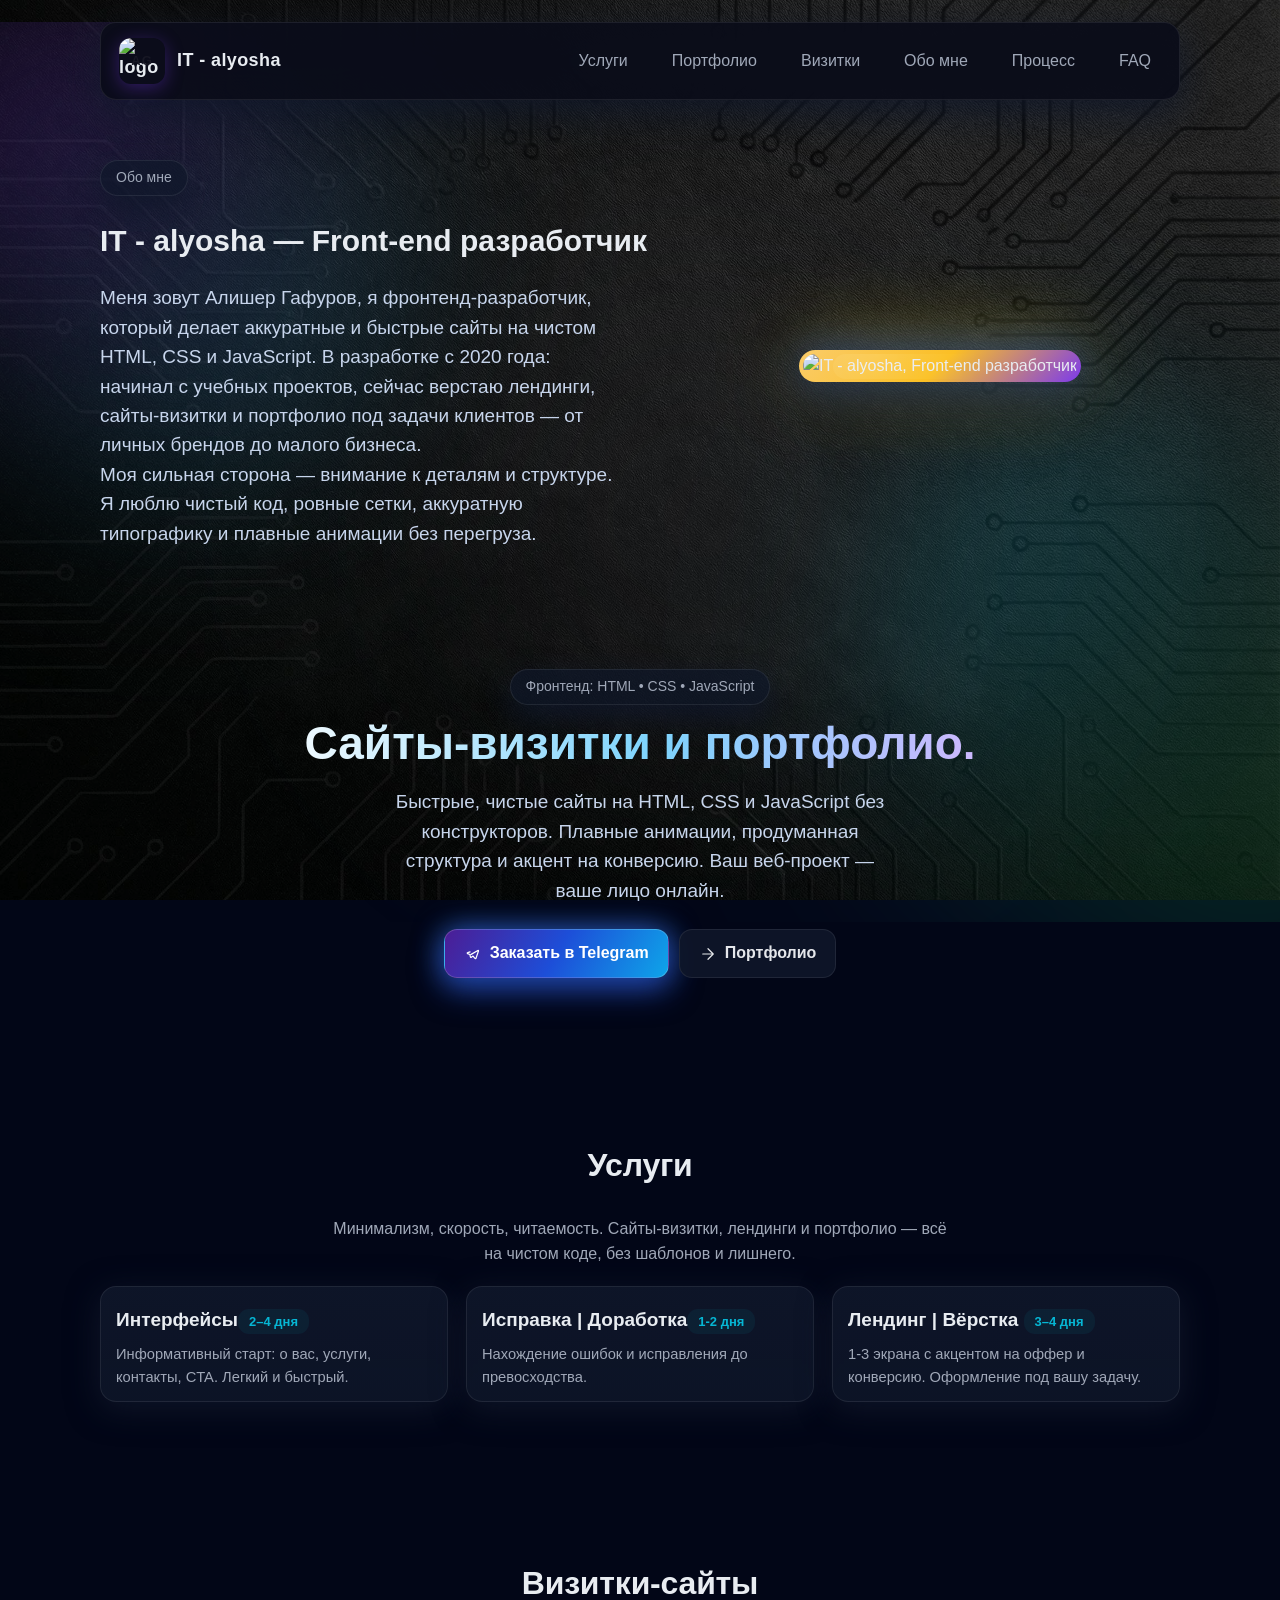
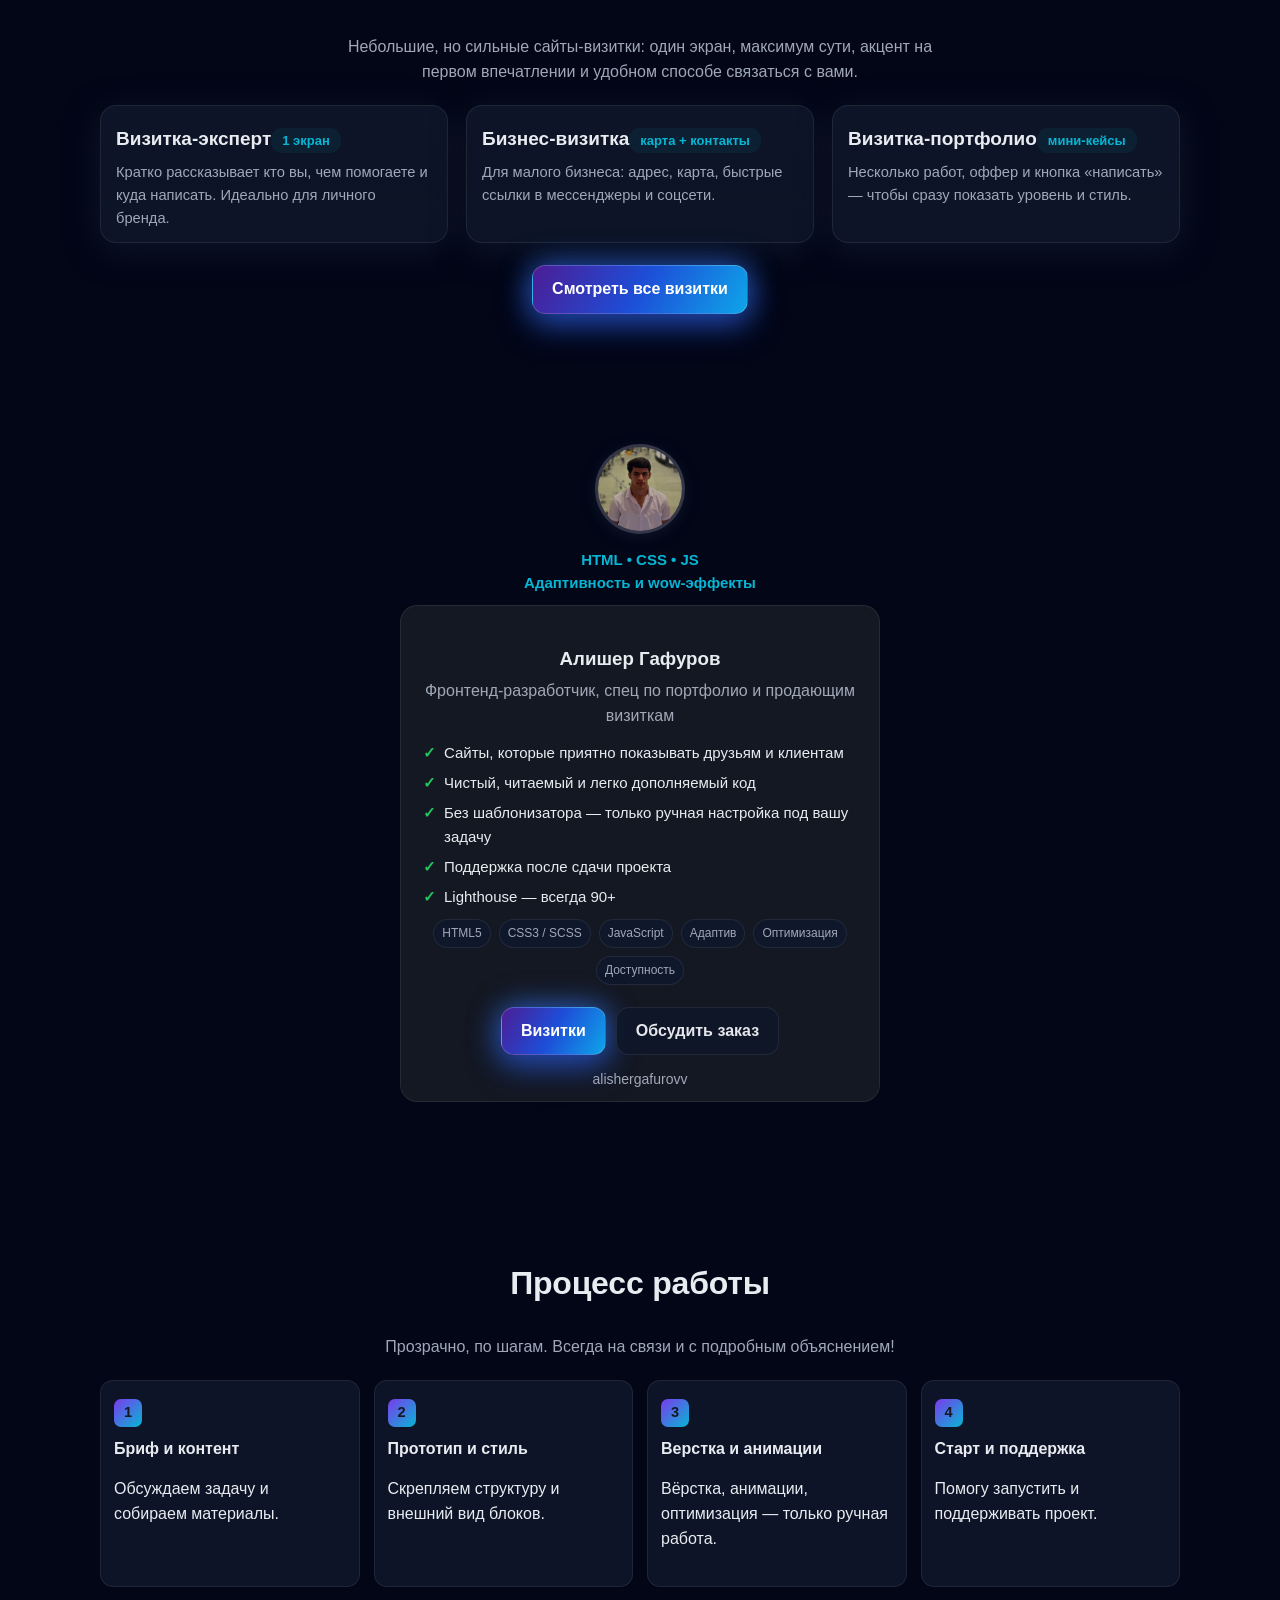
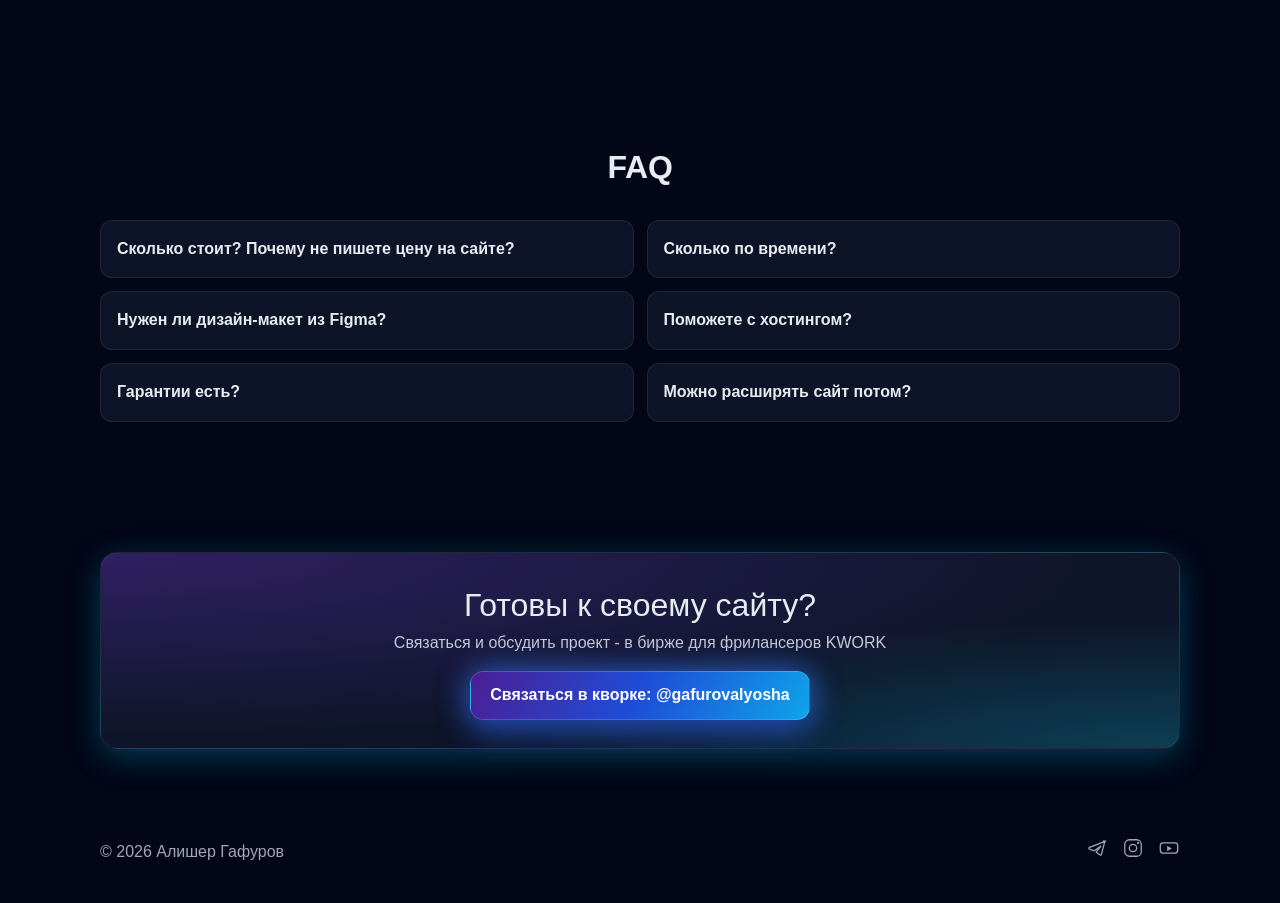
==== commit 02441555: "Change portfolio link to visitki.html" ====
--- a/alyosha/index.html
+++ b/alyosha/index.html
@@ -825,7 +825,7 @@
             <span class="tag">Доступность</span>
           </div>
           <div style="margin-top:22px; display:flex; gap:10px; flex-wrap:wrap;justify-content:center;">
-            <a class="btn primary" href="#portfolio">Мои работы</a>
+            <a class="btn primary" href="visitki.html">Визитки</a>
             <a class="btn" href="https://t.me/alishergafurovv" target="_blank">Обсудить заказ</a>
           </div>
           <div style="color:var(--muted); font-size:14px; margin-top:14px;text-align:center;">alishergafurovv</div>
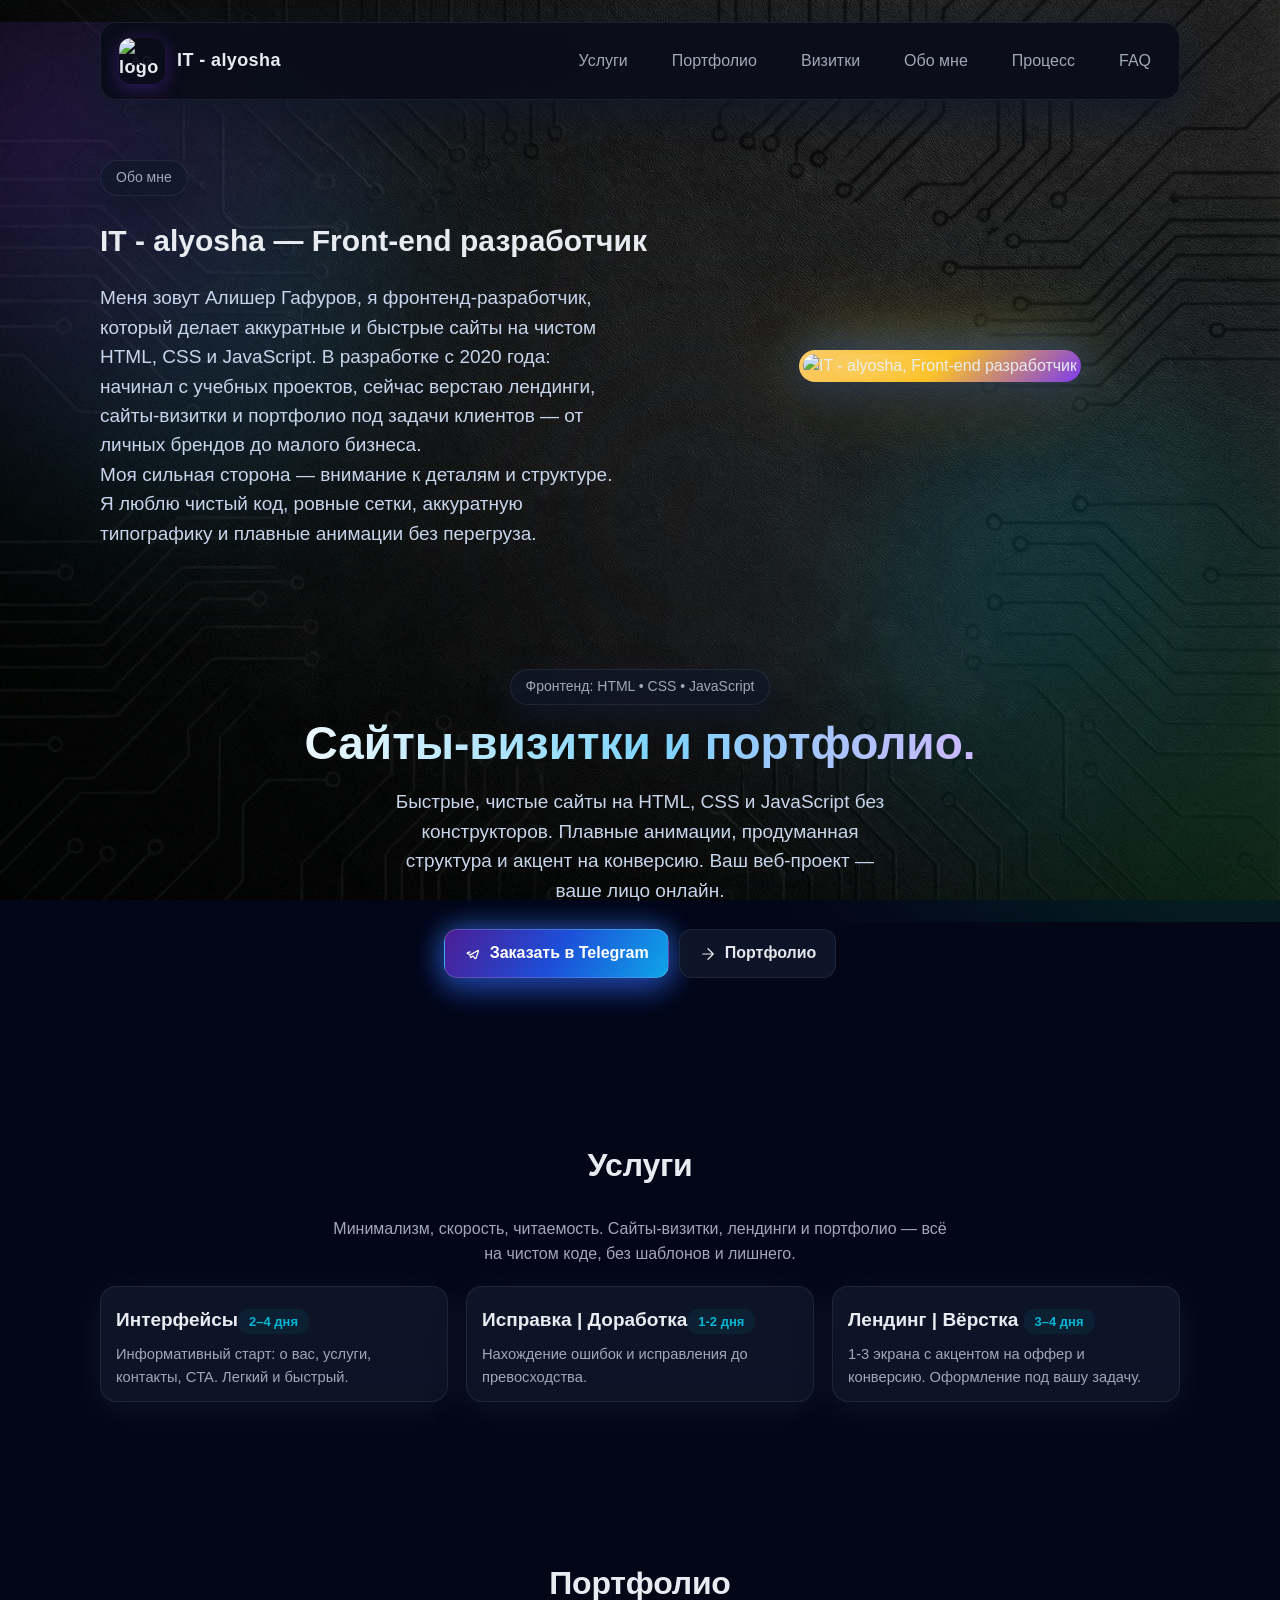
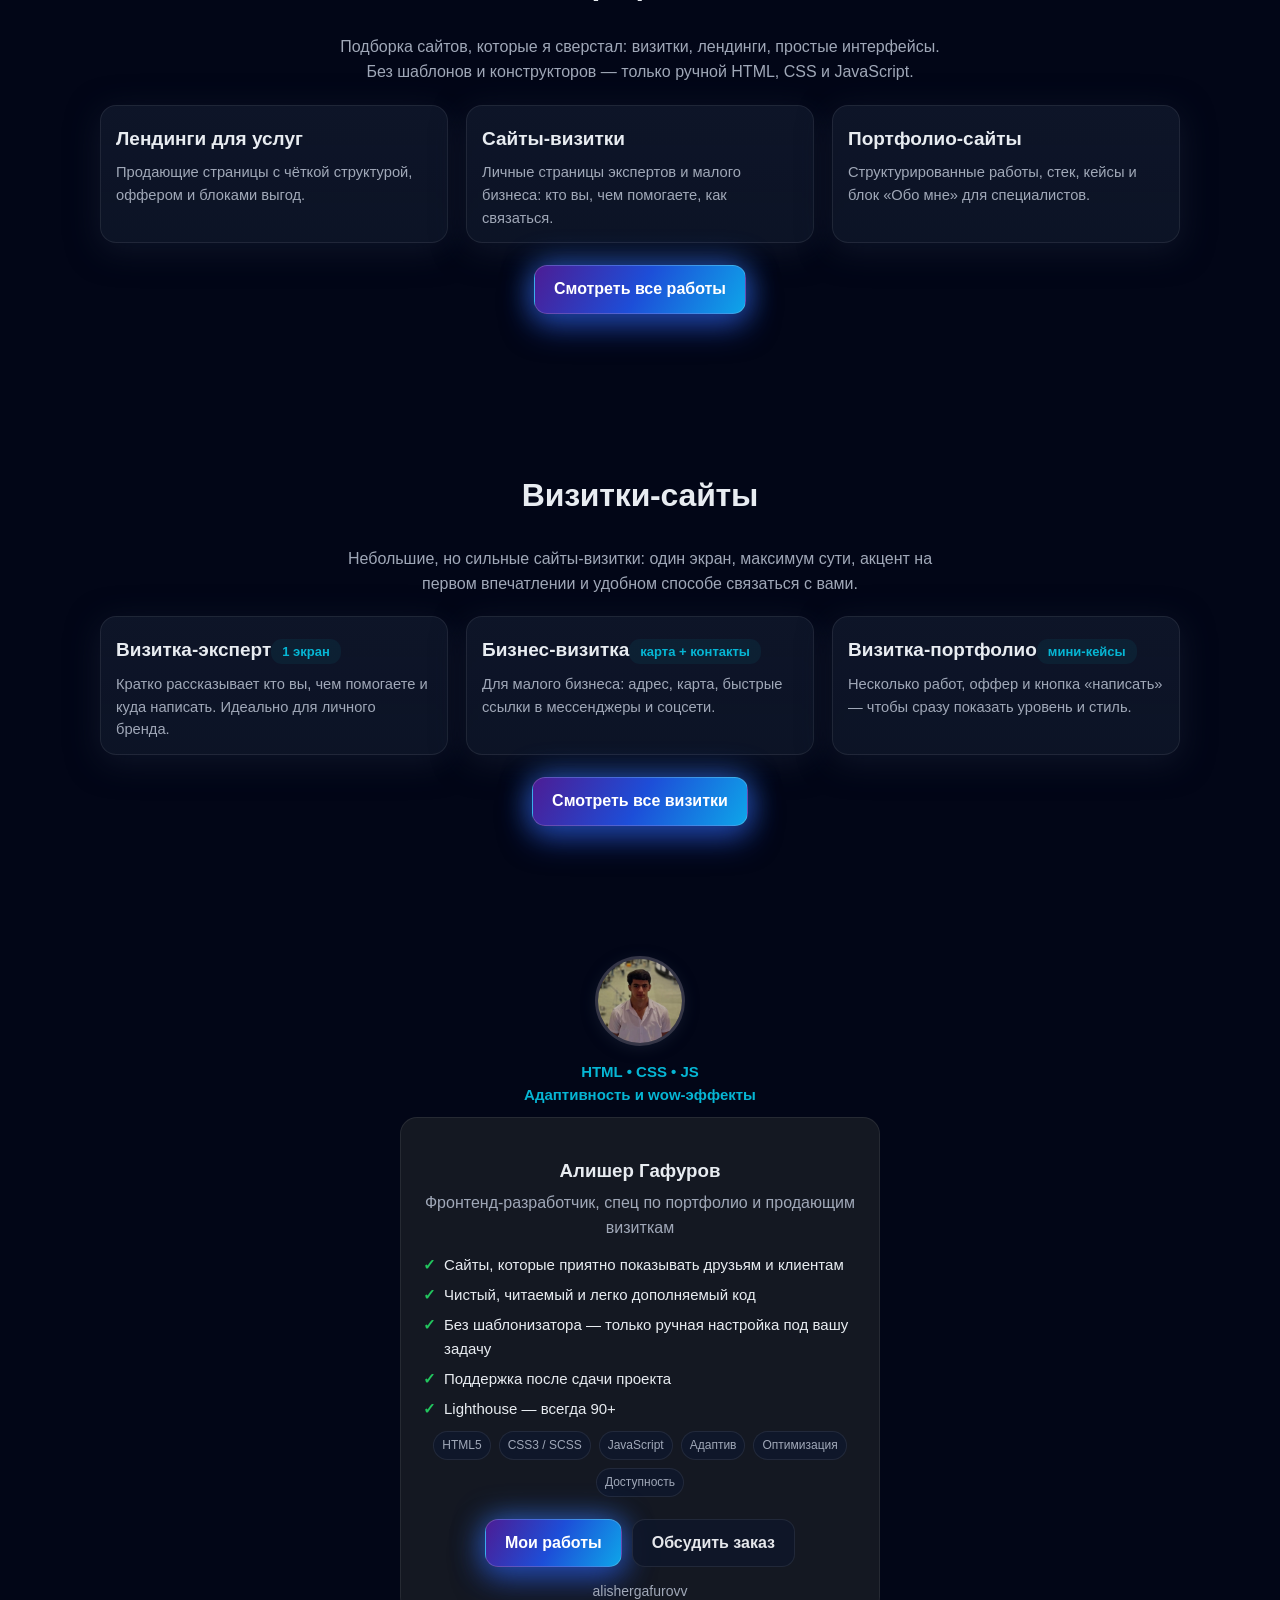
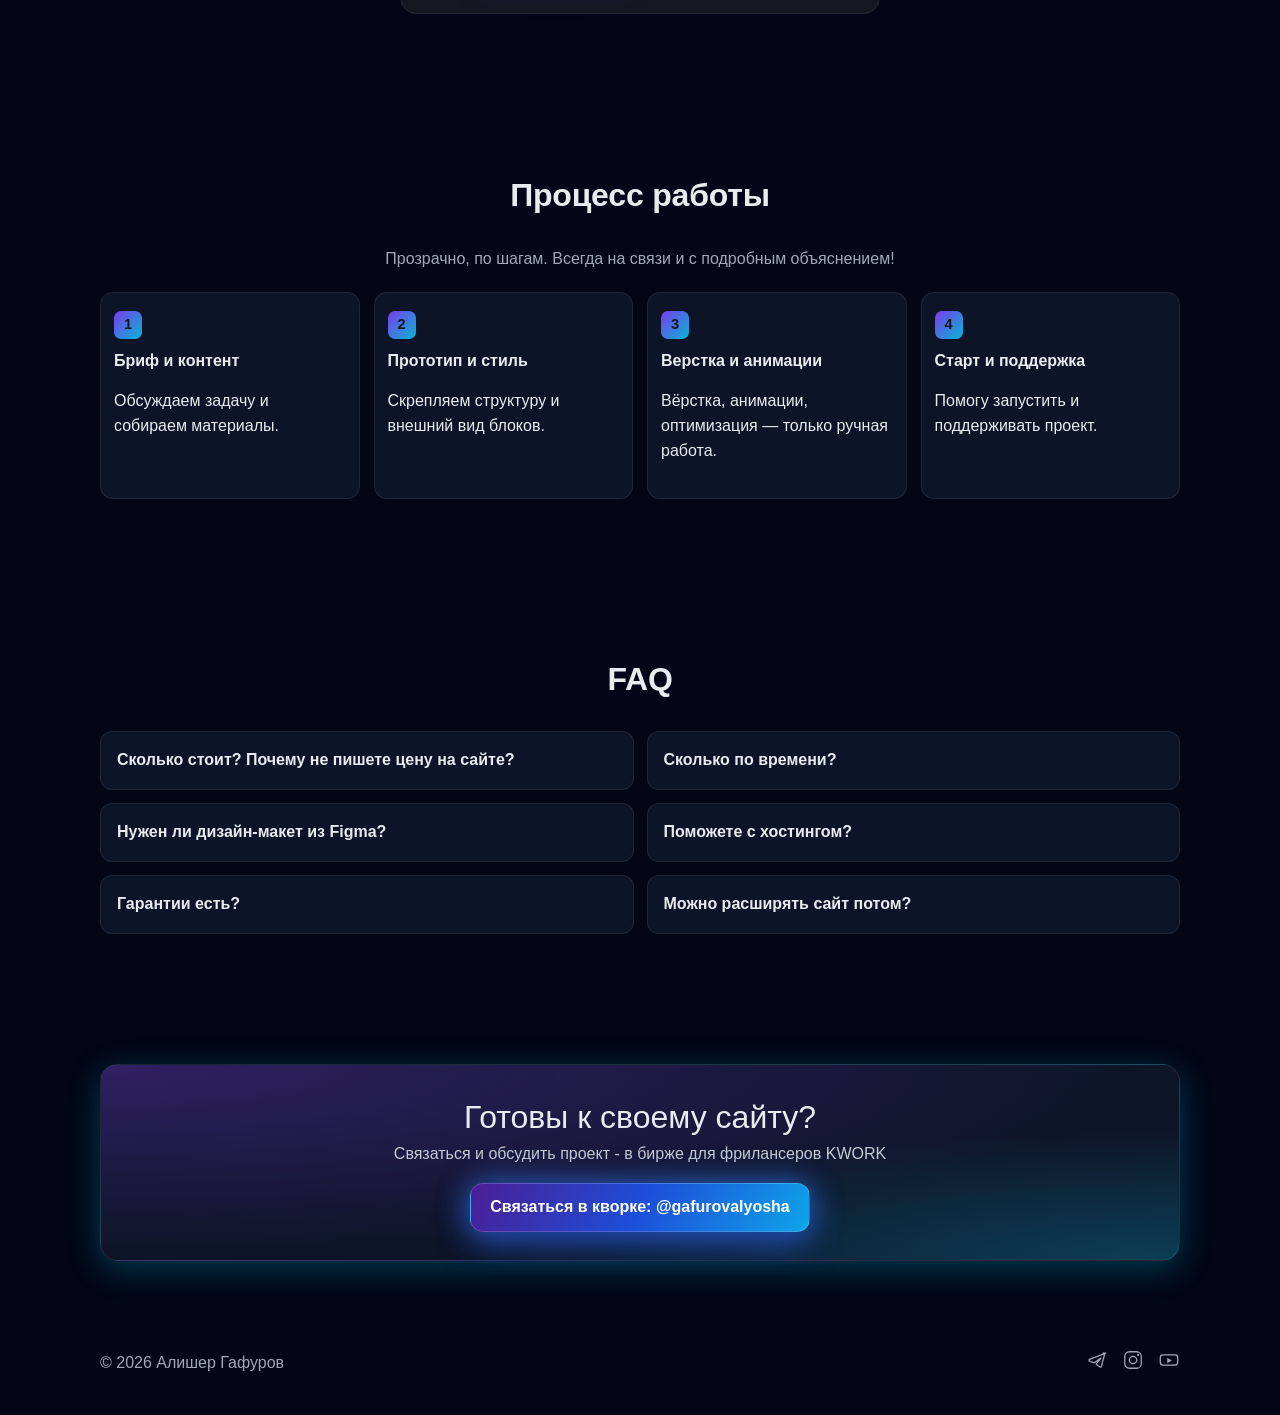
==== commit 2eee0430: "Revise navigation and add portfolio section Updated navigation links and added portfolio section wit" ====
--- a/alyosha/index.html
+++ b/alyosha/index.html
@@ -652,14 +652,15 @@
       <a class="brand" href="#top" aria-label="На главную">
         <img class="brand-badge" src="IT - alyosha.png" alt="logo"><span>IT - alyosha</span>
       </a>
-      <nav class="menu" aria-label="Навигация">
-        <a href="#services">Услуги</a>
-        <a href="#portfolio">Портфолио</a>
-        <a href="visitki.html">Визитки</a>
-        <a href="#about">Обо мне</a>
-        <a href="#process">Процесс</a>
-        <a href="#faq">FAQ</a>
-      </nav>
+     <nav class="menu" aria-label="Навигация">
+  <a href="#services">Услуги</a>
+  <a href="portfolio.html">Портфолио</a>
+  <a href="visitki.html">Визитки</a>
+  <a href="#about">Обо мне</a>
+  <a href="#process">Процесс</a>
+  <a href="#faq">FAQ</a>
+</nav>
+
       <button class="burger" aria-label="Открыть меню">
         <span></span><span></span><span></span>
       </button>
@@ -695,14 +696,15 @@
         <!-- СПРАВА: КАРТОЧКА С ФОТО -->
         <div class="hero-pic" data-reveal style="transition-delay:.12s">
           <div class="hero-photo-frame">
-            <img src="myW/myW3.png" alt="IT - alyosha, Front-end разработчик">
+            <img src="main-photo.png" alt="IT - alyosha, Front-end разработчик">
           </div>
         </div>
 
       </div>
     </section>
 
-    <!-- БЛОК: САЙТЫ-ВИЗИТКИ И ПОРТФОЛИО (ЦЕНТР) -->
+
+    <!-- БЛОК: САЙТЫ-ВИЗИТКИ  -->
     <section class="section">
       <div class="container hero-centered">
         <span class="kicker" data-reveal>Фронтенд: HTML • CSS • JavaScript</span>
@@ -755,6 +757,49 @@
             <div class="title">Лендинг | Вёрстка <span class="chip">3–4 дня</span></div>
             <div class="txt">1‑3 экрана с акцентом на оффер и конверсию. Оформление под вашу задачу.</div>
           </div>
+        </div>
+      </div>
+    </section>
+
+           <!-- PORTFOLIO (КРАТКИЙ БЛОК НА ГЛАВНОЙ) -->
+    <section id="portfolio" class="section">
+      <div class="container">
+        <h2 data-reveal>Портфолио</h2>
+        <p class="sub" data-reveal style="transition-delay:.05s">
+          Подборка сайтов, которые я сверстал: визитки, лендинги, простые интерфейсы. 
+          Без шаблонов и конструкторов — только ручной HTML, CSS и JavaScript.
+        </p>
+
+        <div class="services" data-reveal style="transition-delay:.1s">
+          <!-- Карточка 1 -->
+          <article class="card">
+            <div class="title">Лендинги для услуг</div>
+            <div class="txt">
+              Продающие страницы с чёткой структурой, оффером и блоками выгод.
+            </div>
+          </article>
+
+          <!-- Карточка 2 -->
+          <article class="card">
+            <div class="title">Сайты‑визитки</div>
+            <div class="txt">
+              Личные страницы экспертов и малого бизнеса: кто вы, чем помогаете, как связаться.
+            </div>
+          </article>
+
+          <!-- Карточка 3 -->
+          <article class="card">
+            <div class="title">Портфолио‑сайты</div>
+            <div class="txt">
+              Структурированные работы, стек, кейсы и блок «Обо мне» для специалистов.
+            </div>
+          </article>
+        </div>
+
+        <div style="text-align:center;margin-top:22px;" data-reveal style="transition-delay:.16s">
+          <a class="btn primary" href="portfolio.html">
+            Смотреть все работы
+          </a>
         </div>
       </div>
     </section>
@@ -825,7 +870,7 @@
             <span class="tag">Доступность</span>
           </div>
           <div style="margin-top:22px; display:flex; gap:10px; flex-wrap:wrap;justify-content:center;">
-            <a class="btn primary" href="visitki.html">Визитки</a>
+            <a class="btn primary" href="#portfolio">Мои работы</a>
             <a class="btn" href="https://t.me/alishergafurovv" target="_blank">Обсудить заказ</a>
           </div>
           <div style="color:var(--muted); font-size:14px; margin-top:14px;text-align:center;">alishergafurovv</div>
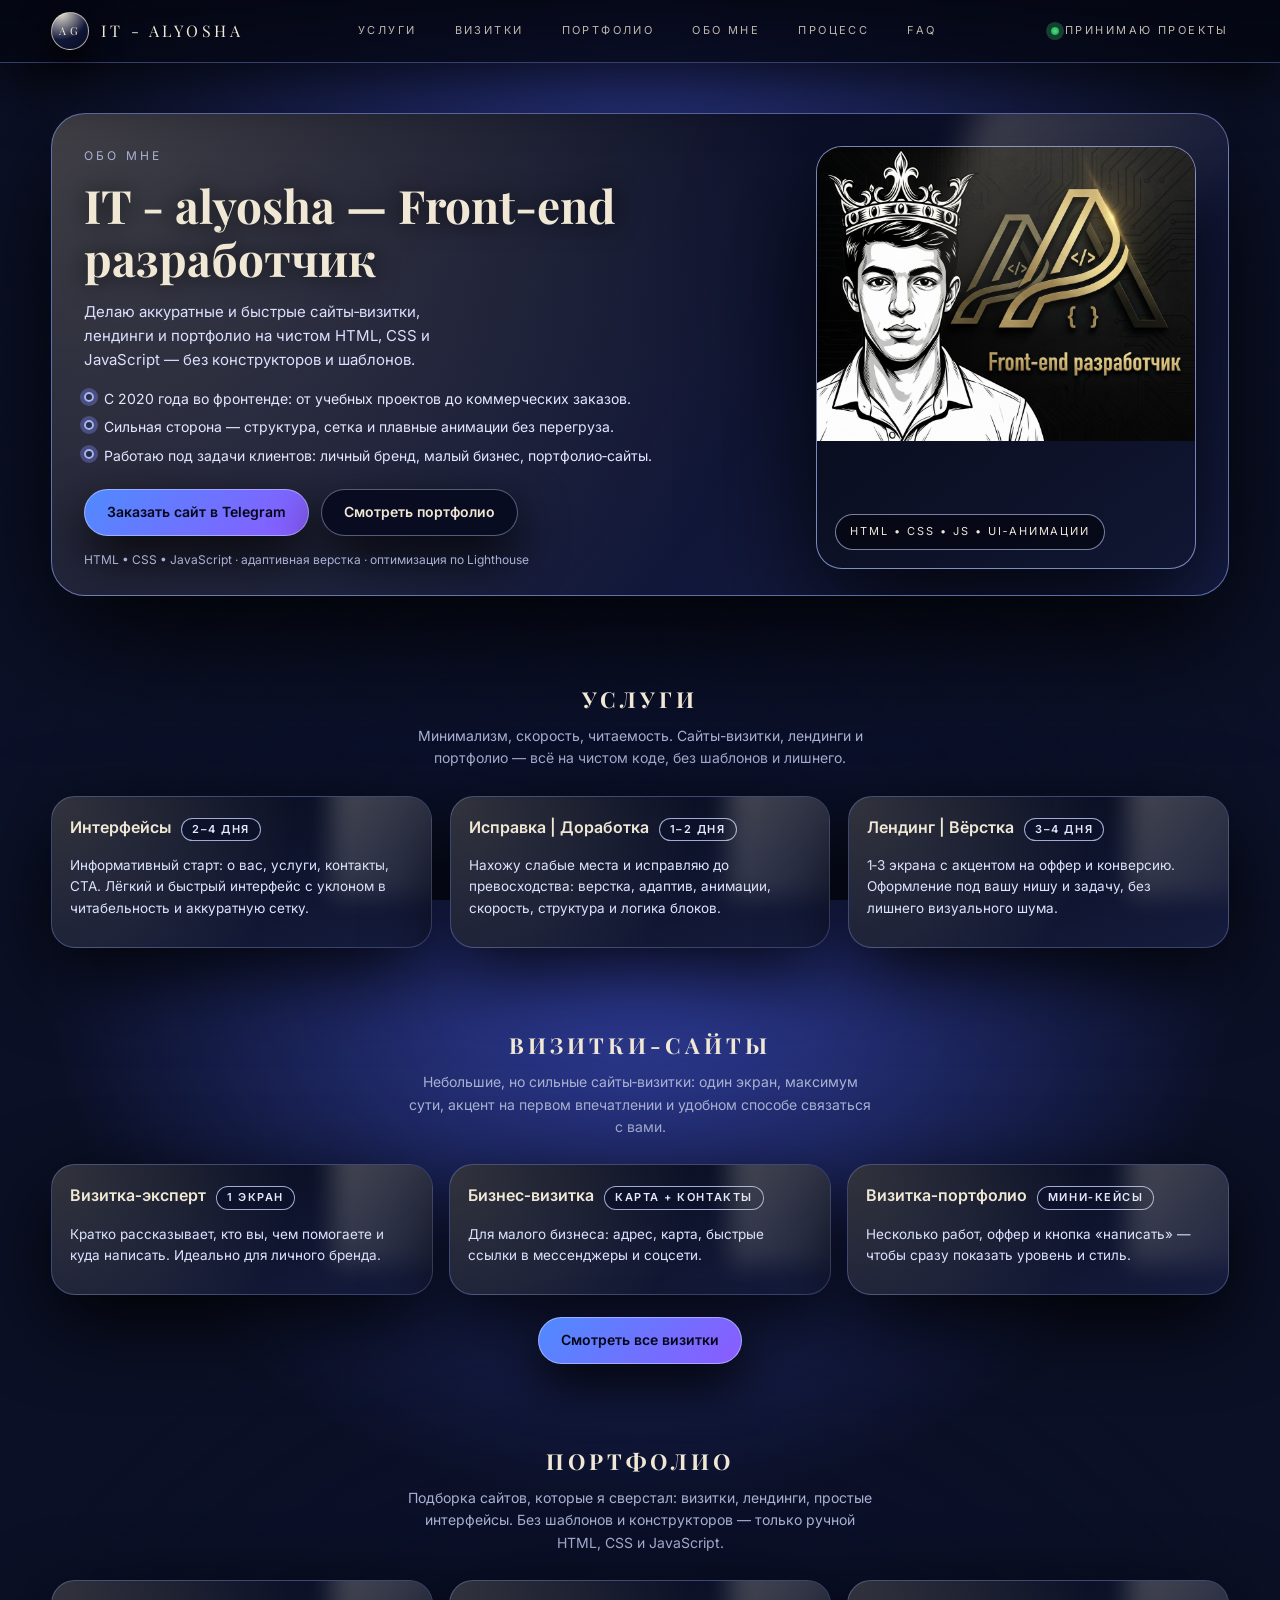
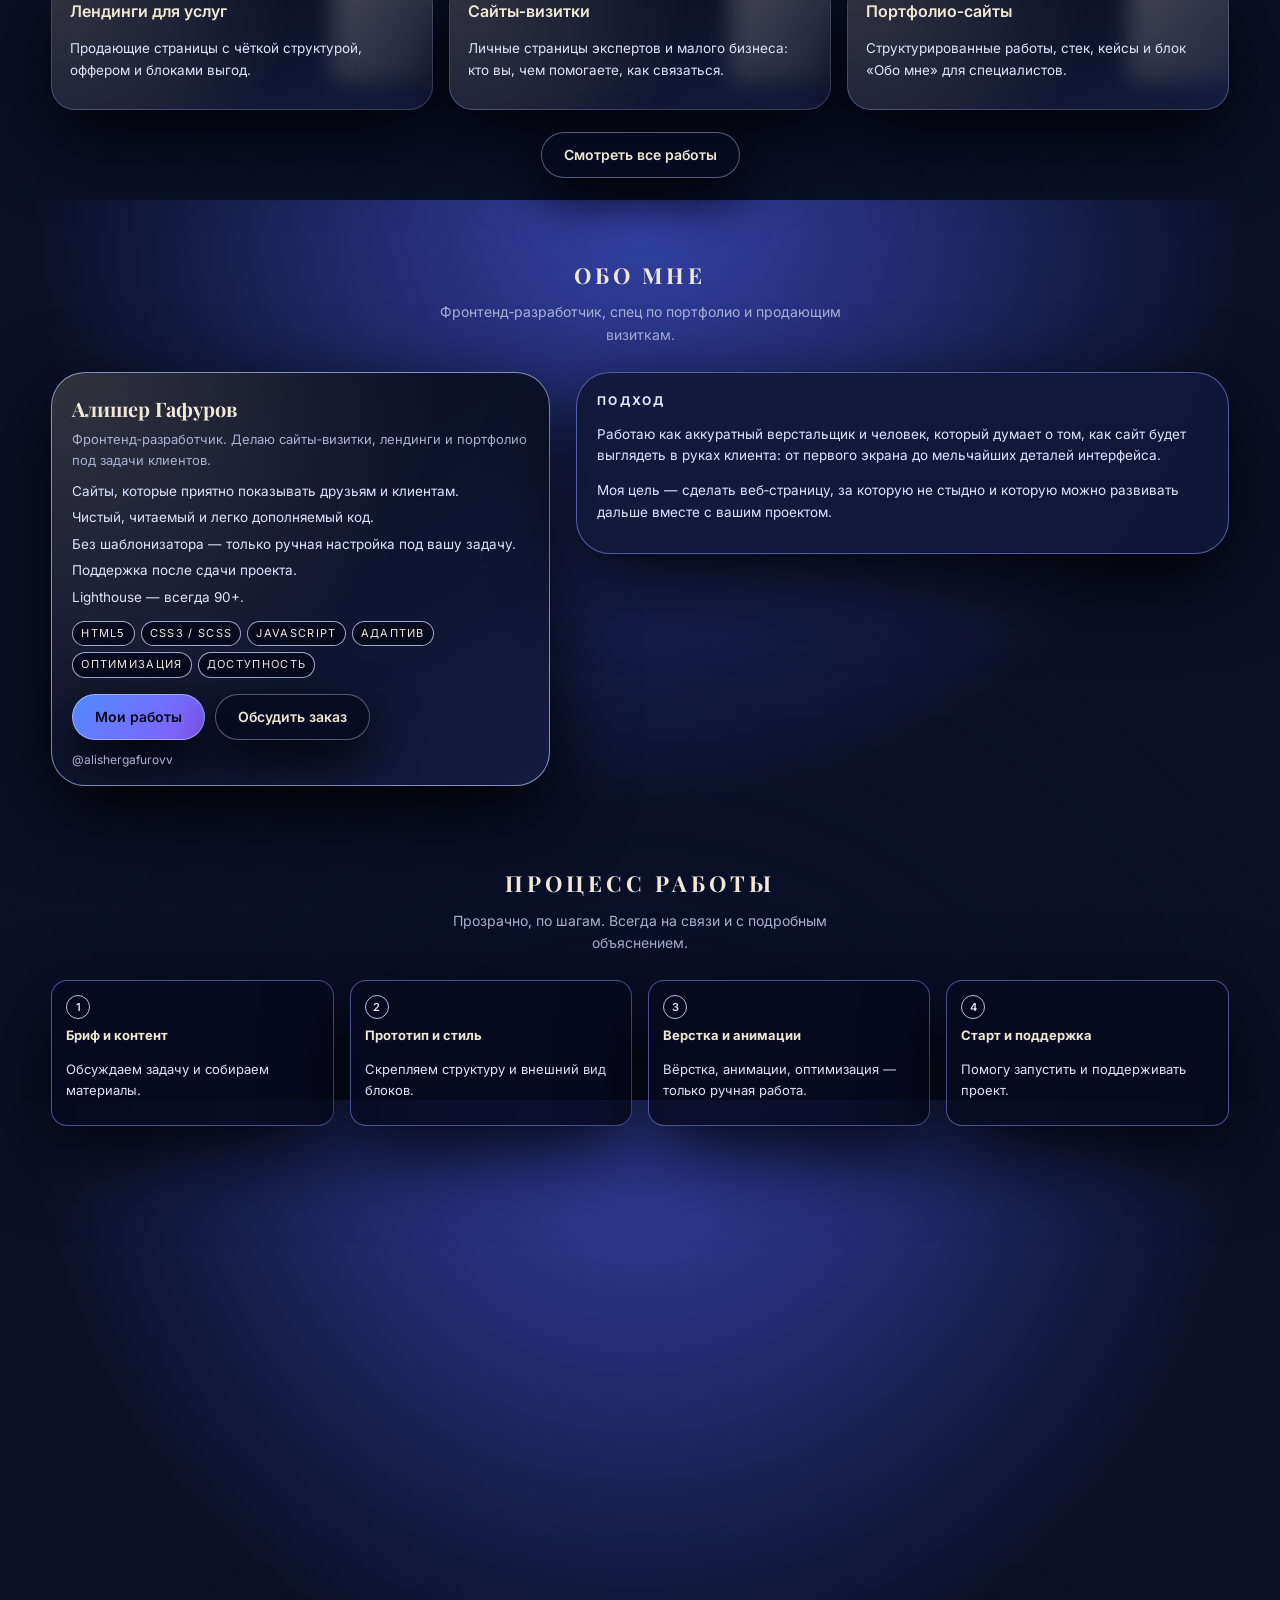
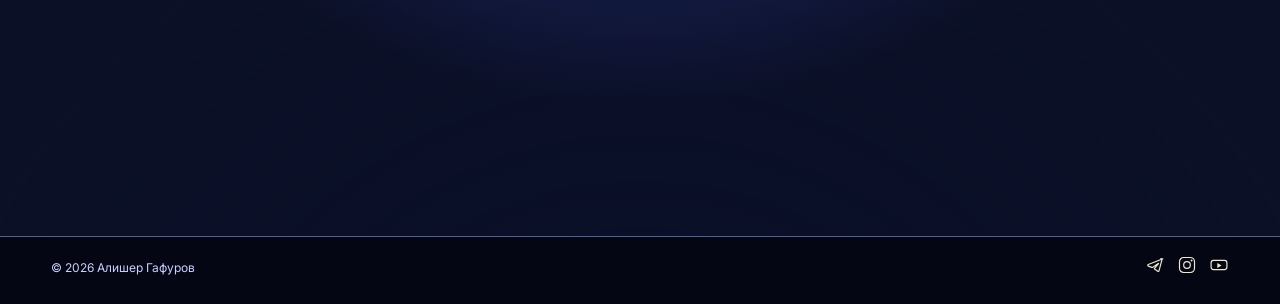
==== commit 0eca7544: "Add files via upload" ====
--- a/alyosha/index.html
+++ b/alyosha/index.html
@@ -1,665 +1,640 @@
 <!DOCTYPE html>
 <html lang="ru">
 <head>
-  <meta charset="UTF-8">
-  <meta name="viewport" content="width=device-width,initial-scale=1">
-  <title>IT - alyosha Front-end разработчик</title>
-  <meta name="description" content="Делаю быстрые сайты-портфолио и визитки на HTML, CSS, JS. Заказать сайт в Telegram: @alishergafurovv">
-  <meta name="theme-color" content="#0b0d13">
+  <meta charset="UTF-8" />
+  <meta name="viewport" content="width=device-width, initial-scale=1" />
+  <title>IT - alyosha — Front‑end разработчик</title>
+  <meta name="description" content="Делаю быстрые сайты-портфолио и визитки на HTML, CSS, JS. Заказать сайт в Telegram: @alishergafurovv" />
+  <meta name="theme-color" content="#050716" />
+
+  <!-- Fonts -->
+  <link rel="preconnect" href="https://fonts.googleapis.com" />
+  <link rel="preconnect" href="https://fonts.gstatic.com" crossorigin />
+  <link href="https://fonts.googleapis.com/css2?family=Inter:wght@400;500;600;700;800&family=Playfair+Display:wght@600;700;800&display=swap" rel="stylesheet" />
 
   <style>
-    *, *::before, *::after { box-sizing: border-box; }
-    html, body { height: 100%; margin: 0; }
-
-    body {
-      font-family: 'Inter', ui-sans-serif, Arial, sans-serif;
-      background: #020617;
-      color: #e8ecf1;
-      line-height: 1.55;
-      -webkit-font-smoothing: antialiased;
-      -moz-osx-font-smoothing: grayscale;
-      scroll-behavior: smooth;
-    }
+    *,*::before,*::after{box-sizing:border-box;}
+    html,body{margin:0;padding:0;height:100%;}
 
     :root{
-      --bg-0:#020617;
-      --bg-1:#0b1120;
-      --panel:#141822;
-      --brand-1:#7c3aed;
-      --brand-2:#06b6d4;
-      --brand-3:#22c55e;
-      --line:rgba(255,255,255,0.08);
-      --muted:#a0a8b8;
-      --text:#e8ecf1;
-      --radius:16px;
+      --vanilla:#F0E8D5;
+      --indigo:#212844;
+      --indigo-deep:#050716;
+      --blue:#4f8bff;
+      --violet:#8b5bff;
+      --muted:#a9b1d3;
+      --border:rgba(143,162,230,0.35);
+      --glass-bg:rgba(7,10,30,0.88);
+      --glass-soft:rgba(18,24,56,0.92);
+      --radius-xl:34px;
+      --radius-l:24px;
+      --radius-m:16px;
+      --radius-s:999px;
+      --shadow-hero:0 40px 120px rgba(0,0,0,.9);
+      --shadow-card:0 26px 80px rgba(0,0,0,.9);
+    }
+
+    /* ===== UNIFIED BACKGROUND ===== */
+    body{
+      font-family:"Inter",system-ui,-apple-system,BlinkMacSystemFont,"Segoe UI",sans-serif;
+      background:
+        radial-gradient(circle at 50% 0%, #3342a8 0, transparent 55%),
+        radial-gradient(circle at 50% 120%, #090f2a 0, transparent 60%),
+        #0b1026;
+      color:var(--vanilla);
+      -webkit-font-smoothing:antialiased;
+      line-height:1.6;
+      overflow-x:hidden;
     }
 
     a{text-decoration:none;color:inherit;}
-    img{display:block;max-width:100%;height:auto;}
-    .container{width:min(1080px,94vw);margin:0 auto;}
-
-    /* ГЛАВНЫЙ ФОН */
- /* ГЛАВНЫЙ ФОН — КАРТИНКА НА ВЕСЬ ЭКРАН */
-.bg {
-  position: fixed;
-  inset: 0;
-  z-index: -3;
-
-  background-image: url("bg-circuit.jpg"); /* <-- имя твоего файла */
-  background-size: cover;       /* растянуть на весь экран без искажений */
-  background-position: center;  /* центрируем */
-  background-repeat: no-repeat;
-  background-attachment: fixed; /* лёгкий параллакс при скролле */
-
-  /* немного затемним, чтобы текст читался лучше */
-  filter: brightness(0.9);
-}
-
-
-    /* НЕОНОВЫЕ ШАРЫ */
-    .orbs {
-      position: fixed;
-      z-index: -2;
-      width: 100vw;
-      height: 100vh;
-      pointer-events: none;
-      overflow: hidden;
-    }
-
-    .orb {
-      position: absolute;
-      border-radius: 50%;
-      filter: blur(85px);
-      opacity: 0.28;
-      mix-blend-mode: screen;
-    }
-
-    .orb.o1 {
-      width: 46vw;
-      height: 46vw;
-      left: -12%;
-      top: -10%;
+    img{max-width:100%;display:block;}
+    .container{width:min(1180px,92vw);margin:0 auto;}
+
+    /* subtle grain (одинаковый везде) */
+    .grain{
+      position:fixed;
+      inset:0;
+      z-index:-1;
+      pointer-events:none;
+      opacity:0.22;
+      background-image:url("data:image/svg+xml,%3Csvg xmlns='http://www.w3.org/2000/svg' width='160' height='160' viewBox='0 0 160 160'%3E%3Cfilter id='n'%3E%3CfeTurbulence type='fractalNoise' baseFrequency='1.2' numOctaves='3' stitchTiles='noStitch'/%3E%3C/filter%3E%3Crect width='100%25' height='100%25' filter='url(%23n)' opacity='0.5'/%3E%3C/svg%3E");
+      mix-blend-mode:soft-light;
+    }
+
+    /* ===== HEADER ===== */
+    header.site{
+      position:sticky;
+      top:0;
+      z-index:20;
+      backdrop-filter:blur(22px);
+      -webkit-backdrop-filter:blur(22px);
+      background:linear-gradient(to bottom,rgba(4,6,18,0.96),rgba(4,6,18,0.86));
+      border-bottom:1px solid rgba(133,149,227,0.4);
+      box-shadow:0 18px 60px rgba(0,0,0,0.9);
+    }
+    .nav{
+      display:flex;
+      align-items:center;
+      justify-content:space-between;
+      gap:18px;
+      padding:12px 0;
+    }
+    .brand{
+      display:flex;
+      align-items:center;
+      gap:12px;
+      font-family:"Playfair Display",serif;
+      letter-spacing:.22em;
+      text-transform:uppercase;
+      font-size:16px;
+    }
+    .brand-mark{
+      width:38px;height:38px;
+      border-radius:50%;
+      border:1px solid rgba(240,232,213,0.7);
+      display:flex;
+      align-items:center;
+      justify-content:center;
+      font-size:11px;
       background:
-        radial-gradient(circle at 30% 30%, rgba(124, 58, 237, 0.9), transparent 60%),
-        radial-gradient(circle at 70% 70%, rgba(56, 189, 248, 0.7), transparent 70%);
-      animation: floatOrb1 18s ease-in-out infinite alternate;
-    }
-
-    .orb.o2 {
-      width: 50vw;
-      height: 50vw;
-      right: -16%;
-      bottom: -10%;
-      background:
-        radial-gradient(circle at 20% 20%, rgba(6, 182, 212, 0.85), transparent 60%),
-        radial-gradient(circle at 80% 80%, rgba(34, 197, 94, 0.7), transparent 70%);
-      animation: floatOrb2 22s ease-in-out infinite alternate;
-    }
-
-    .orb.o3 {
-      width: 60vw;
-      height: 60vw;
-      left: 55%;
-      top: 55%;
-      transform: translate(-50%, -50%);
-      background:
-        radial-gradient(circle, rgba(148, 163, 184, 0.35), transparent 70%);
-      opacity: 0.20;
-      filter: blur(95px);
-      animation: pulseGlow 16s ease-in-out infinite alternate;
-    }
-
-    @keyframes floatOrb1 {
-      0%   { transform: translate3d(0, 0, 0) scale(1); }
-      50%  { transform: translate3d(30px, 40px, 0) scale(1.05); }
-      100% { transform: translate3d(-25px, 10px, 0) scale(0.98); }
-    }
-    @keyframes floatOrb2 {
-      0%   { transform: translate3d(0, 0, 0) scale(1); }
-      50%  { transform: translate3d(-40px, -30px, 0) scale(1.06); }
-      100% { transform: translate3d(20px, -10px, 0) scale(0.97); }
-    }
-    @keyframes pulseGlow {
-      0%   { opacity: 0.12; transform: translate(-50%, -50%) scale(0.95); }
-      50%  { opacity: 0.26; transform: translate(-50%, -50%) scale(1.06); }
-      100% { opacity: 0.18; transform: translate(-50%, -50%) scale(1); }
-    }
-
-    /* ===== HEADER ===== */
-    header.site {
-      position:sticky; top:18px; z-index:10;
-      background:rgba(10,13,26,0.92);
-      border:1px solid var(--line);
-      border-radius:var(--radius);
-      backdrop-filter: blur(18px);
-      box-shadow:0 12px 40px rgba(15,23,42,0.85);
-      margin:22px auto 0; width:min(1080px,94vw);
-      padding:0;
-    }
-    .nav { display:flex; align-items: center; justify-content: space-between; padding:15px 18px;}
-    .brand { display: flex;align-items:center;font-weight:900;font-size:18px; letter-spacing:0.4px; gap:12px;}
-    .brand-badge {
-      width:46px;height:46px;border-radius:12px;position:relative;
-      box-shadow:0 4px 18px rgba(124,58,237,0.35);
-    }
-    .brand-badge::after{
-      content:"AG";position:absolute;inset:0;display:grid;place-items:center;
-      color:#181825;font-size:13px;font-weight:900;letter-spacing:1px;
-    }
-    .menu { display: flex; gap: 20px;}
-    .menu a { color: var(--muted); padding:6px 12px; border-radius:8px; transition: color .16s, background .16s;}
-    .menu a:hover { color: var(--text); background:rgba(255,255,255,0.04);}
-    .burger {
+        radial-gradient(circle at 25% 0%,rgba(240,232,213,0.95),transparent 60%),
+        linear-gradient(145deg,#1d2450,#070c24);
+      box-shadow:0 12px 32px rgba(0,0,0,0.85);
+    }
+
+    .menu{
+      display:flex;
+      gap:16px;
+      font-size:11px;
+      text-transform:uppercase;
+      letter-spacing:.22em;
+    }
+    .menu a{
+      padding:6px 10px;
+      border-radius:999px;
+      color:rgba(240,232,213,0.78);
+      transition:.18s;
+      border:1px solid transparent;
+    }
+    .menu a:hover{
+      background:linear-gradient(135deg,rgba(240,232,213,0.15),transparent);
+      color:#fff;
+      border-color:rgba(240,232,213,0.3);
+    }
+
+    .nav-cta{
+      font-size:11px;
+      text-transform:uppercase;
+      letter-spacing:.22em;
+      color:rgba(240,232,213,0.8);
+      display:flex;
+      align-items:center;
+      gap:6px;
+    }
+    .nav-dot{
+      width:8px;height:8px;
+      border-radius:50%;
+      background:radial-gradient(circle,#4ade80,#16a34a);
+      box-shadow:0 0 0 5px rgba(74,222,128,0.25);
+    }
+
+    .burger{
       display:none;
       flex-direction:column;
-      justify-content:center;
-      align-items:center;
-      width:40px; height:40px;
-      gap:6px;
-      background:transparent; border:none; cursor:pointer;
-      z-index:100;
-      margin-left:auto;
-    }
-    .burger span {
-      width:26px; height:3px; border-radius:2px;
-      background:#a0a8b8;
-      transition:.3s;
-    }
-    .burger.active span:nth-child(1){transform:rotate(43deg) translateY(7px);}
+      gap:4px;
+      width:30px;height:30px;
+      border:none;
+      background:transparent;
+      padding:0;
+      cursor:pointer;
+    }
+    .burger span{
+      height:2px;width:22px;
+      border-radius:999px;
+      background:rgba(240,232,213,0.9);
+      transition:.25s;
+    }
+    .burger.active span:nth-child(1){transform:translateY(6px) rotate(45deg);}
     .burger.active span:nth-child(2){opacity:0;}
-    .burger.active span:nth-child(3){transform:rotate(-43deg) translateY(-7px);}
+    .burger.active span:nth-child(3){transform:translateY(-6px) rotate(-45deg);}
+
+    main{padding-bottom:80px;}
 
     /* ===== HERO ===== */
-    .hero { padding: clamp(32px,7vw,60px) 0 clamp(20px,4vw,32px);}
-    .hero-grid {
-      display:flex;
-      gap:32px;
+    .hero{padding:50px 0 40px;}
+    .hero-shell{
+      position:relative;
+      border-radius:var(--radius-xl);
+      padding:32px 32px 26px;
+      background:
+        radial-gradient(circle at 0% 0%,rgba(240,232,213,0.25),transparent 60%),
+        linear-gradient(145deg,#050716,#171f4a);
+      border:1px solid rgba(151,170,246,0.6);
+      box-shadow:var(--shadow-hero);
+      overflow:hidden;
+      display:grid;
+      grid-template-columns:minmax(0,1.6fr) minmax(0,1.4fr);
+      gap:40px;
+      align-items:flex-end;
+    }
+    .hero-shell::after{
+      content:"";
+      position:absolute;
+      right:-160px;
+      top:-120px;
+      width:420px;height:360px;
+      background:linear-gradient(120deg,rgba(240,232,213,0.9),transparent 60%);
+      opacity:.35;
+      filter:blur(16px);
+      transform:rotate(18deg);
+      pointer-events:none;
+    }
+
+    .eyebrow{
+      font-size:12px;
+      letter-spacing:.26em;
+      text-transform:uppercase;
+      color:var(--muted);
+      margin-bottom:14px;
+    }
+    .hero-title{
+      font-family:"Playfair Display",serif;
+      font-size:clamp(34px,4.1vw,46px);
+      line-height:1.15;
+      margin:0 0 12px;
+      color:var(--vanilla);
+      text-shadow:0 0 24px rgba(0,0,0,0.8);
+    }
+    .hero-sub{
+      font-size:15px;
+      color:#dce0ff;
+      max-width:40ch;
+      margin-bottom:16px;
+    }
+
+    .hero-list{
+      margin:0 0 22px;
+      padding:0;
+      list-style:none;
+      font-size:14px;
+      color:#e3e7ff;
+    }
+    .hero-list li{
+      display:flex;
+      align-items:flex-start;
+      gap:10px;
+      margin-bottom:6px;
+    }
+    .hero-list li::before{
+      content:"";
+      width:10px;height:10px;
+      border-radius:50%;
+      border:2px solid #a5b4ff;
+      margin-top:4px;
+      box-shadow:0 0 0 4px rgba(129,140,248,0.35);
+    }
+
+    .hero-actions{
+      display:flex;
       flex-wrap:wrap;
+      gap:12px;
+      margin-bottom:14px;
+    }
+
+    .btn{
+      display:inline-flex;
       align-items:center;
       justify-content:center;
-      text-align:left;
-    }
-    .hero-main { flex:1 1 360px;min-width:260px; }
-
-    .kicker {
-      display:inline-block;
-      margin-bottom:18px;
+      gap:8px;
+      padding:11px 22px;
+      border-radius:var(--radius-s);
+      border:1px solid rgba(199,210,254,0.6);
       font-size:14px;
-      padding:6px 15px;
+      font-weight:600;
+      background:linear-gradient(135deg,#4f8bff,#8b5bff);
+      color:#050716;
+      box-shadow:0 20px 50px rgba(0,0,0,0.9);
+      cursor:pointer;
+      transition:.2s;
+    }
+    .btn.secondary{
+      background:rgba(7,10,30,0.9);
+      color:var(--vanilla);
+      border-color:rgba(199,210,254,0.4);
+    }
+    .btn:hover{
+      transform:translateY(-1px);
+      box-shadow:0 28px 70px rgba(0,0,0,1);
+    }
+
+    .hero-note{
+      font-size:12px;
       color:var(--muted);
+    }
+
+    .hero-visual{
+      position:relative;
+      align-self:stretch;
+      display:flex;
+      justify-content:flex-end;
+    }
+    .hero-person{
+      position:relative;
+      width:100%;
+      max-width:380px;
+      border-radius:26px;
+      overflow:hidden;
+      background:radial-gradient(circle at 20% 0%,rgba(240,232,213,0.2),transparent 55%),
+                 linear-gradient(145deg,#040712,#111733);
+      border:1px solid rgba(167,184,255,0.7);
+      box-shadow:var(--shadow-hero);
+      transform:translateY(0);
+      will-change:transform;
+    }
+    .hero-person img{width:100%;height:auto;display:block;}
+    .hero-badge{
+      position:absolute;
+      left:18px;
+      bottom:18px;
+      padding:8px 14px;
       border-radius:999px;
-      border:1px solid var(--line);
-      background:rgba(15,23,42,0.7);
-      box-shadow:0 12px 30px rgba(15,23,42,0.9);
-    }
-
-    .h1 {
-      font-size:clamp(32px,7vw,46px); line-height:1.08; font-weight:900;
-      background: linear-gradient(93deg,#ffffff,#7dd3fc 52%,#d8b4fe 99%);
-      -webkit-background-clip: text; background-clip:text; color:transparent;
-      margin:0 0 13px;
-    }
-
-    .hero-about-title {
-      font-size: clamp(24px, 3vw, 30px);
-      font-weight: 800;
-      margin: 4px 0 14px;
-    }
-
-    .lead {
-      color: #c7d5ec;
-      font-size:clamp(16px,2vw,19px);
-      max-width:49ch;
-      margin-bottom:24px;
-    }
-
-    .hero-actions {
-      display:flex;
-      justify-content:center;
-      gap:10px;
-      margin-bottom:6px;
-      flex-wrap:wrap;
-    }
-
-    /* кнопки */
-    .btn {
-      display:inline-flex;align-items:center;gap:8px;
-      border-radius:13px;
-      padding:11px 19px;
-      background:rgba(15,23,42,0.9);
-      font-weight:700;
-      border:1px solid var(--line);
-      transition:.16s;
-      color:#e5e7eb;
-    }
-    .btn.primary {
-      background:linear-gradient(120deg,#4c1d95,#1d4ed8,#0ea5e9);
-      color:#fff;
-      border:1px solid rgba(255,255,255,0.18);
-      box-shadow:
-        0 12px 32px rgba(30,64,175,0.7),
-        0 0 30px rgba(59,130,246,0.7);
-    }
-    .btn:hover { transform:translateY(-1.5px); background: rgba(15,23,42,1);}
-    .btn.primary:hover {
-      background:linear-gradient(120deg,#6d28d9,#2563eb,#22d3ee);
-    }
-
-    /* HERO PHOTO card */
-    .hero-pic {
-      flex:0 1 480px;
-      min-width:280px;
-      display:flex;
-      justify-content:center;
-    }
-    .hero-photo-frame {
+      background:rgba(5,7,19,0.8);
+      backdrop-filter:blur(14px);
+      border:1px solid rgba(199,210,254,0.6);
+      font-size:11px;
+      text-transform:uppercase;
+      letter-spacing:.18em;
+    }
+
+    /* ===== GENERIC SECTION ===== */
+    .section{padding:46px 0 34px;}
+    .section-header{text-align:center;margin-bottom:26px;}
+    .section-title{
+      font-family:"Playfair Display",serif;
+      font-size:22px;
+      letter-spacing:.18em;
+      text-transform:uppercase;
+      color:var(--vanilla);
+      margin:0 0 8px;
+    }
+    .section-sub{
+      margin:0 auto;
+      max-width:52ch;
+      font-size:14px;
+      color:var(--muted);
+    }
+
+    /* ===== SERVICES ===== */
+    .services-row{
+      display:grid;
+      grid-template-columns:repeat(3,minmax(0,1fr));
+      gap:18px;
+    }
+    .card{
+      border-radius:var(--radius-l);
+      padding:18px 18px 14px;
+      background:
+        radial-gradient(circle at 0% 0%,rgba(240,232,213,0.18),transparent 60%),
+        linear-gradient(160deg,#070b1b,#151c3d);
+      border:1px solid var(--border);
+      box-shadow:var(--shadow-card);
+      font-size:13.5px;
+      color:#dde3ff;
       position:relative;
-      max-width:460px;
-      border-radius:32px;
-      padding:4px;
-      background:linear-gradient(135deg,#facc6b,#fbbf24,#7c3aed);
-      box-shadow:
-        0 25px 60px rgba(15,23,42,0.95),
-        0 0 45px rgba(37,99,235,0.55),
-        0 0 80px rgba(250,204,21,0.7);
-      transform:translateY(0);
-      transition:transform .35s ease, box-shadow .35s ease;
-    }
-    .hero-photo-frame::before{
+      overflow:hidden;
+    }
+    .card::after{
       content:"";
       position:absolute;
-      inset:12%;
-      border-radius:inherit;
-      background:radial-gradient(circle at 20% 0%,rgba(255,255,255,0.25),transparent 60%);
-      mix-blend-mode:soft-light;
-      pointer-events:none;
-    }
-    .hero-photo-frame img{
-      width:100%;
-      height:auto;
-      border-radius:28px;
-    }
-    .hero-photo-frame:hover{
-      transform:translateY(-8px);
-      box-shadow:
-        0 35px 80px rgba(15,23,42,1),
-        0 0 60px rgba(59,130,246,0.7),
-        0 0 110px rgba(250,204,21,0.9);
-    }
-
-    /* Центрированный блок "Сайты‑визитки и портфолио." */
-    .hero-centered {
-      text-align: center;
-      max-width: 780px;
-      margin: 0 auto;
-    }
-    .hero-centered .kicker {
-      margin-bottom: 14px;
-    }
-    .hero-centered-title {
-      margin-bottom: 14px;
-    }
-    .hero-centered-lead {
-      margin-left: auto;
-      margin-right: auto;
-    }
-
-    /* ===== SECTIONS / CARDS ===== */
-    .section { padding: clamp(30px,8vw,65px) 0;position:relative;}
-    .section h2 {font-size:clamp(23px,3vw,32px); letter-spacing:-.2px;font-weight:800;text-align:center;}
-    .sub { color: var(--muted);margin-bottom:20px;max-width:70ch;margin-left:auto;margin-right:auto;text-align:center;}
-
-    .services { display:flex;gap:18px;flex-wrap:wrap;justify-content:center; }
-    .card {
-      background: linear-gradient(180deg,rgba(15,23,42,0.9),rgba(15,23,42,0.8));
-      border:1px solid var(--line);
-      border-radius:var(--radius);
-      box-shadow:0 7px 32px rgba(15,23,42,0.9);
-      padding:18px 15px 13px;
-      flex:1 1 260px; min-width:160px;max-width:350px;
-      transition:.19s; cursor:default;
-    }
-    .card:hover { transform:translateY(-3px);background:rgba(15,23,42,0.95);}
-    .card .title { font-size:19px;font-weight:700; margin-bottom:8px;}
-    .card .chip { font-size:13px; color:var(--brand-2); background:rgba(6,182,212,0.07);border-radius:11px;padding:5px 11px;font-weight:600; }
-    .card .row { display:flex;align-items:center;justify-content:space-between;margin-top:8px;}
-    .card .txt { color:var(--muted);font-size:14.7px; }
-    .price { color:#e3f7fb; font-weight:700;}
-
-    /* ===== PORTFOLIO SLIDER ===== */
-    .portfolio-slider { display:flex;align-items:center;justify-content:center;gap:14px;}
-    .slider-btn {
-      background:rgba(15,23,42,0.9);border:1px solid var(--line);
-      color:var(--muted);padding:14px 13px;border-radius:50%;font-size:21px;cursor:pointer;
-      transition:all ease .19s;
-      line-height:0;
-    }
-    .slider-btn:hover { background:var(--brand-1);color:#fff;}
-    .slider-track {display:flex;gap:16px; width:65vw;max-width:980px;overflow:hidden;}
-    .work {
-      min-width:260px;max-width:340px;flex:0 0 1; background:rgba(15,23,42,0.9);
-      border:1px solid var(--line);
-      border-radius:14px;overflow:hidden;
-      display:flex;flex-direction:column;gap:8px;
-      box-shadow: 0 3px 22px rgba(15,23,42,0.9);
-      cursor:pointer; transition:.17s;
-    }
-    .work:hover{transform:translateY(-2px);border-color:rgba(124,58,237,0.35);background:rgba(15,23,42,1);}
-    .thumb{
-      aspect-ratio:16/9;
-      background:#131624;display:flex;align-items:center;justify-content:center;
-      color:#b8c2d6; font-weight:700;letter-spacing:.5px;font-size:20px;
-    }
-    .thumb img{width:100%;height:100%;object-fit:cover;border-radius:10px;}
-    .tags{display:flex;gap:7px;flex-wrap:wrap;}
-    .tag{font-size:12px;color:var(--muted);padding: 4px 8px;border:1px solid var(--line);border-radius:999px;background:rgba(15,23,42,1);}
-    .work .meta{padding:14px 14px 15px;}
-
-    /* ===== ABOUT ===== */
-    .about-onecol {
-      display: flex;
-      flex-direction: column;
-      align-items: center;
+      right:-80px;top:-80px;
+      width:180px;height:180px;
+      background:linear-gradient(135deg,rgba(240,232,213,0.9),transparent);
+      opacity:.35;
+      filter:blur(12px);
+    }
+    .card-title{
+      font-size:16px;
+      font-weight:600;
+      margin-bottom:6px;
+      color:var(--vanilla);
+    }
+    .card-chip{
+      display:inline-block;
+      margin-left:6px;
+      padding:2px 10px;
+      border-radius:999px;
+      border:1px solid rgba(199,210,254,0.8);
+      font-size:11px;
+      text-transform:uppercase;
+      letter-spacing:.14em;
+      color:#e5e7ff;
+      background:rgba(12,18,42,0.9);
+    }
+
+    /* ===== MINI CARDS GRID ===== */
+    .mini-grid{
+      display:grid;
+      grid-template-columns:repeat(3,minmax(0,1fr));
+      gap:16px;
+    }
+
+    /* ===== ABOUT / SIDE PANELS ===== */
+    .two-col{
+      display:grid;
+      grid-template-columns:minmax(0,1.3fr) minmax(0,1.7fr);
+      gap:26px;
+      align-items:flex-start;
+    }
+    .about-panel{
+      border-radius:var(--radius-xl);
+      padding:20px 20px 16px;
+      background:
+        radial-gradient(circle at 0% 0%,rgba(240,232,213,0.18),transparent 60%),
+        linear-gradient(150deg,#070b1c,#141b3f);
+      border:1px solid rgba(179,194,255,0.7);
+      box-shadow:var(--shadow-card);
+    }
+    .about-name{
+      font-family:"Playfair Display",serif;
+      font-size:20px;
+      margin:0 0 4px;
+    }
+    .about-role{
+      font-size:13px;
+      color:var(--muted);
+      margin-bottom:10px;
+    }
+    .facts{
+      list-style:none;
+      padding:0;
+      margin:0 0 12px;
+      font-size:13.5px;
+      color:#dde2ff;
+    }
+    .facts li+li{margin-top:5px;}
+    .skills{
+      display:flex;
+      flex-wrap:wrap;
+      gap:6px;
+      font-size:11px;
+      text-transform:uppercase;
+      letter-spacing:.12em;
+    }
+    .skill-pill{
+      border-radius:999px;
+      border:1px solid rgba(199,210,254,0.8);
+      padding:3px 8px;
+      background:rgba(7,10,28,0.9);
+    }
+    .about-cta{
+      display:flex;
+      flex-wrap:wrap;
+      gap:10px;
+      margin-top:16px;
+    }
+    .about-note{
+      font-size:12px;
+      color:var(--muted);
+      margin-top:10px;
+    }
+
+    .side-panel{
+      border-radius:var(--radius-xl);
+      padding:18px 20px 16px;
+      background:var(--glass-soft);
+      border:1px solid rgba(108,122,214,0.7);
+      box-shadow:var(--shadow-card);
+      font-size:13.5px;
+      color:#dde3ff;
+    }
+    .side-title{
+      font-size:12px;
+      text-transform:uppercase;
+      letter-spacing:.18em;
+      color:#e5e7ff;
+      margin:0 0 8px;
+    }
+
+    /* ===== PROCESS ===== */
+    .steps-row{
+      display:grid;
+      grid-template-columns:repeat(4,minmax(0,1fr));
+      gap:16px;
+    }
+    .step{
+      border-radius:var(--radius-m);
+      padding:14px 14px 11px;
+      background:var(--glass-bg);
+      border:1px solid rgba(129,140,248,0.55);
+      box-shadow:var(--shadow-card);
+      font-size:13px;
+      color:#dde3ff;
+    }
+    .step-num{
+      width:24px;height:24px;
+      border-radius:50%;
+      border:1px solid rgba(199,210,254,0.9);
+      display:flex;
+      align-items:center;
       justify-content:center;
+      font-size:11px;
+      font-weight:600;
+      margin-bottom:6px;
+    }
+    .step b{
+      display:block;
+      margin-bottom:4px;
+      color:var(--vanilla);
+    }
+
+    /* ===== FAQ ===== */
+    .faq-grid{
+      display:grid;
+      grid-template-columns:repeat(2,minmax(0,1fr));
+      gap:14px;
+    }
+    details.qa{
+      border-radius:var(--radius-m);
+      padding:10px 12px;
+      background:var(--glass-bg);
+      border:1px solid rgba(129,140,248,0.5);
+      font-size:13.5px;
+      box-shadow:var(--shadow-card);
+    }
+    details.qa summary{
+      cursor:pointer;
+      list-style:none;
+      display:flex;
+      align-items:center;
+      justify-content:space-between;
       gap:10px;
     }
-    .about-photo img {
-      width: 90px;
-      height: 90px;
-      object-fit: cover;
-      background: #232436;
-      border-radius: 50%;
-      border: 3px solid var(--line);
-      box-shadow: 0 3px 13px rgba(15,23,42,0.9);
-      margin-bottom:4px;
-    }
-    .about-content {
-      max-width: 480px;
-      width: 100%;
-      padding: 20px 22px 10px;
-      background: var(--panel);
-      border-radius: 17px;
-      margin: 0 auto;
-      border: 1.3px solid var(--line);
-    }
-    .slogan {
+    details.qa summary::-webkit-details-marker{display:none;}
+    .q-title{font-weight:600;color:var(--vanilla);}
+    .q-sign{font-size:16px;color:var(--muted);transition:.2s;}
+    details[open] .q-sign{transform:rotate(90deg);}
+    details.qa .a{
+      margin-top:6px;
+      color:#dde2ff;
+    }
+
+    /* ===== CTA ===== */
+    .cta{
+      border-radius:var(--radius-xl);
+      padding:24px 22px 20px;
+      background:
+        radial-gradient(circle at 0% 0%,rgba(240,232,213,0.26),transparent 60%),
+        linear-gradient(140deg,#0b1024,#050716);
+      border:1px solid rgba(199,210,254,0.85);
       text-align:center;
-      color:var(--brand-2);
-      font-weight:700;
-      font-size: 15px;
-      margin-bottom: 0;
-    }
-    .facts{padding:0;margin:0 0 10px 0;list-style:none;}
-    .facts li{position:relative;margin-bottom:7px;padding-left:21px;color:var(--text);font-size:15px;}
-    .facts li::before{content:"✓";color:var(--brand-3);font-weight:800;position:absolute;left:0;top:0;}
-    .skills{display:flex;gap:8px;flex-wrap:wrap;margin-top:11px;justify-content:center;}
-    .about-content h3 {margin-bottom:6px;}
-
-    #Tg:hover{filter: drop-shadow(0 5px 5px rgba(0, 98, 255, 0.895));}
-    #Insta:hover{filter: drop-shadow(0 5px 5px rgba(187, 10, 215, 0.895));}
-    #YouTube:hover{filter: drop-shadow(5px 5px 10px rgba(255, 0, 0, 0.895));}
-
-    /* ===== PROCESS / FAQ / CTA / FOOTER ===== */
-    .steps{display:flex;gap:14px;flex-wrap:wrap;}
-    .step{flex:1 1 180px;min-width:170px;background:rgba(15,23,42,0.9);border-radius:13px;border:1px solid var(--line);padding:18px 13px;}
-    .step .num{width:28px;height:28px;display:grid;place-items:center;border-radius:7px;margin-bottom:10px;font-size:14.6px;font-weight:800;background:linear-gradient(135deg,#7c3aed,#06b6d4);color:#181622;}
-
-    .faq{display:grid;grid-template-columns:1fr 1fr;gap:13px;}
-
-    .qa{border-radius:12px;background:rgba(15,23,42,0.9);border:1px solid var(--line);overflow:hidden;}
-    .qa summary{cursor:pointer;list-style:none;padding:16px;font-weight:600;}
-    .qa .a{padding:0 16px 16px;color:var(--muted);}
-
-    .cta-panel{
-      display:grid;place-items:center;text-align:center;
-      padding:28px;
-      background:
-        radial-gradient(140% 140% at 0% 0%,rgba(124,58,237,0.3),transparent 68%),
-        radial-gradient(120% 120% at 100% 100%,rgba(6,182,212,0.26),transparent 55%),
-        rgba(15,23,42,0.95);
-      border:1px solid var(--line);
-      border-radius:18px;
-      box-shadow:0 8px 32px rgba(6,182,212,0.3);
-    }
-    .cta-panel .h3{font-size:clamp(22px,2.5vw,32px);}
-    .cta-panel .p{color:#c4cad6;margin-bottom:16px;}
-
-    footer{padding:23px 0 36px;color:var(--muted);}
-    .foot{display:flex;align-items:center;justify-content:space-between;gap:10px;flex-wrap:wrap;}
-    .foot .links{display:flex;gap:14px;}
-
-    /* REVEAL */
-    [data-reveal]{opacity:0;transform:translateY(16px);transition:opacity .6s,transform .6s;}
+      box-shadow:var(--shadow-card);
+    }
+    .cta h3{
+      margin:0 0 8px;
+      font-family:"Playfair Display",serif;
+      font-size:22px;
+      letter-spacing:.18em;
+      text-transform:uppercase;
+    }
+    .cta p{
+      margin:0 0 16px;
+      font-size:14px;
+      color:#e1e5ff;
+    }
+
+    /* ===== FOOTER ===== */
+    footer{
+      border-top:1px solid rgba(116,130,214,0.7);
+      background:#040713;
+      padding:18px 0 24px;
+      font-size:12px;
+      color:#cbd0ff;
+    }
+    .footer-row{
+      display:flex;
+      align-items:center;
+      justify-content:space-between;
+      gap:10px;
+      flex-wrap:wrap;
+    }
+    .socials{display:flex;gap:12px;}
+
+    /* Reveal */
+    [data-reveal]{opacity:0;transform:translateY(12px);transition:opacity .6s,transform .6s;}
     [data-reveal].is-visible{opacity:1;transform:translateY(0);}
-    :focus-visible{outline:2px solid #06b6d4ba;outline-offset:2px;border-radius:7px;}
-
-    /* ===== ADAPTIVE ===== */
-   /* ===== ADAPTIVE ===== */
-
-/* До 1024px — лёгкое уплотнение сеток */
-@media (max-width:1024px){
-  .container {
-    width: 96vw;
-  }
-}
-
-/* До 900px — услуги в 2 столбца */
-@media (max-width:900px){
-  .services {
-    flex-wrap: wrap;
-    gap: 12px;
-    flex-direction: row;
-    justify-content: center;
-  }
-  .card {
-    flex-basis: 48%;
-    max-width: 220px;
-    max-height: 160px;
-    overflow: hidden;
-    margin: 14px;
-  }
-}
-
-/* До 800px — hero, обо мне и центральный h1 красиво по центру */
-@media (max-width:800px){
-  /* HERO: сетка и выравнивание */
-  .hero {
-    padding: 32px 0 18px;
-  }
-  .hero-grid{
-    text-align:center;
-    flex-direction:column;
-  }
-  .hero-main{
-    flex:1 1 100%;
-  }
-  .hero-pic{
-    flex:1 1 100%;
-    justify-content:center;
-    margin-top:12px;
-  }
-  .hero-photo-frame{
-    max-width:320px;
-  }
-
-  /* текст "Обо мне" */
-  .hero-about-title,
-  .hero-main .lead {
-    text-align:center;
-    margin-left:auto;
-    margin-right:auto;
-  }
-
-  /* центральный блок с h1 */
-  .hero-centered {
-    text-align:center;
-    max-width: 90vw;
-  }
-  .hero-centered-title,
-  .hero-centered-lead {
-    text-align:center;
-    margin-left:auto;
-    margin-right:auto;
-  }
-
-  /* FAQ в одну колонку */
-  .faq{
-    grid-template-columns:1fr;
-  }
-}
-
-/* До 600px — мобильная версия */
-@media (max-width:600px){
-
-  /* общий контейнер и отступы секций */
-  .container {
-    width: 100vw;
-    padding-left: 5vw;
-    padding-right: 5vw;
-    box-sizing: border-box;
-  }
-  .section, .hero {
-    padding: 24px 0 18px;
-  }
-
-  /* hero-текст чуть уже, чтобы не была «простыня» */
-  .hero-main .lead,
-  .hero-centered-lead {
-    max-width: 94vw;
-    font-size: 15.5px;
-  }
-
-  /* кнопки — широкие, по центру */
-  .hero-actions {
-    justify-content:center;
-  }
-  .btn,
-  .btn.primary {
-    width: 80%;
-    font-size: 16px;
-    padding: 11px 0;
-    justify-content:center;
-  }
-
-  /* услуги — одна колонка */
-  .services {
-    flex-direction: column;
-    gap: 10px;
-  }
-  .card {
-    min-width: 0;
-    max-width: 100%;
-    width: 100%;
-    font-size: 14px;
-    padding: 12px 10px 10px;
-    margin: 0;
-  }
-  .card .title {font-size: 16.5px;}
-  .card .txt {font-size: 13.5px;}
-  .card .price {font-size: 16px;}
-
-  /* блок "Обо мне" подправляем размеры */
-  .about-content{
-    padding:14px 5vw 9px;
-  }
-  .about-photo img{
-    width:68px;
-    height:68px;
-  }
-  .about-onecol{gap:7px;}
-  .facts li{font-size:13.6px;}
-
-  /* слайдер портфолио */
-  .slider-track {
-    width: 100%;
-    max-width: 320px;
-  }
-
-  /* хедер на всю ширину, бургер-меню */
-  header.site {
-    min-width: 100vw;
-    margin: 0;
-    border-radius: 0 0 12px 12px;
-  }
-  .container.nav {
-    width: 100vw;
-    padding-left: 5vw;
-    padding-right: 5vw;
-  }
-  .brand { font-size: 16.8px; }
-
-  .burger { 
-    display:flex;
-  }
-  .menu {
-    position: fixed;
-    top: 68px; right: 16px;
-    background: #141822;
-    border: 1px solid var(--line);
-    border-radius: 14px;
-    flex-direction: column;
-    gap: 0;
-    min-width: 160px;
-    padding: 8px 0;
-    box-shadow:0 10px 30px #0007;
-    opacity: 0;
-    pointer-events: none;
-    transform: translateY(-8px) scale(0.97);
-    transition: .2s;
-    z-index: 99;
-  }
-  .menu.open {
-    opacity:1;
-    pointer-events: auto;
-    transform: none;
-  }
-  .nav {
-    flex-direction: row;
-    align-items: center;
-    padding: 7px 0;
-  }
-  .menu a {
-    padding: 8px 0;
-    font-size: 16px;
-    border-bottom: 1px solid var(--line);
-    display: block;
-    text-align: center;
-  }
-  .menu a:last-child {
-    border-bottom: none;
-  }
-
-  /* орбы чуть менее размытые, чтобы не мылить всё */
-  .orb{
-    filter:blur(65px);
-    opacity:0.23;
-  }
-}
-
+    :focus-visible{outline:2px solid #facc6b;outline-offset:2px;border-radius:4px;}
+
+    /* ADAPTIVE */
+    @media(max-width:980px){
+      .hero-shell{grid-template-columns:1.3fr 1.1fr;padding:26px 22px 20px;}
+      .services-row,.mini-grid{grid-template-columns:repeat(2,minmax(0,1fr));}
+      .steps-row{grid-template-columns:repeat(2,minmax(0,1fr));}
+      .faq-grid{grid-template-columns:1fr;}
+      .two-col{grid-template-columns:1fr;}
+    }
+    @media(max-width:780px){
+      .hero-shell{grid-template-columns:1fr;gap:24px;}
+      .hero-visual{justify-content:center;}
+      .hero-person{max-width:320px;}
+    }
+    @media(max-width:720px){
+      .menu{
+        position:fixed;
+        inset:auto 4vw 16px 4vw;
+        background:rgba(3,6,20,0.96);
+        border-radius:18px;
+        border:1px solid rgba(199,210,254,0.7);
+        flex-direction:column;
+        padding:10px 0;
+        box-shadow:0 20px 60px rgba(0,0,0,1);
+        transform:translateY(10px);
+        opacity:0;
+        pointer-events:none;
+        z-index:40;
+      }
+      .menu.open{
+        transform:translateY(0);
+        opacity:1;
+        pointer-events:auto;
+      }
+      .menu a{text-align:center;}
+      .burger{display:flex;}
+      .nav-cta{display:none;}
+    }
+    @media(max-width:640px){
+      .container{width:92vw;}
+      .services-row,.mini-grid{grid-template-columns:1fr;}
+      .steps-row{grid-template-columns:1fr;}
+      .section{padding:38px 0 28px;}
+      .hero{padding-top:32px;}
+    }
   </style>
 </head>
 <body>
-  <div class="bg"></div>
-  <div class="orbs">
-    <div class="orb o1"></div>
-    <div class="orb o2"></div>
-    <div class="orb o3"></div>
-  </div>
+  <div class="grain"></div>
 
   <!-- HEADER -->
   <header class="site">
     <div class="container nav">
-      <a class="brand" href="#top" aria-label="На главную">
-        <img class="brand-badge" src="IT - alyosha.png" alt="logo"><span>IT - alyosha</span>
+      <a href="#top" class="brand" aria-label="На главную">
+        <span class="brand-mark">AG</span>
+        <span>IT - alyosha</span>
       </a>
-     <nav class="menu" aria-label="Навигация">
-  <a href="#services">Услуги</a>
-  <a href="portfolio.html">Портфолио</a>
-  <a href="visitki.html">Визитки</a>
-  <a href="#about">Обо мне</a>
-  <a href="#process">Процесс</a>
-  <a href="#faq">FAQ</a>
-</nav>
+
+      <nav class="menu" aria-label="Навигация">
+        <a href="#services">Услуги</a>
+        <a href="visitki.html">Визитки</a>
+        <a href="#portfolio">Портфолио</a>
+        <a href="#about">Обо мне</a>
+        <a href="#process">Процесс</a>
+        <a href="#faq">FAQ</a>
+      </nav>
+
+      <div class="nav-cta">
+        <span class="nav-dot"></span>
+        <span>принимаю проекты</span>
+      </div>
 
       <button class="burger" aria-label="Открыть меню">
         <span></span><span></span><span></span>
@@ -668,226 +643,248 @@
   </header>
 
   <main id="top">
-
-    <!-- HERO: ОБО МНЕ + ФОТО -->
-    <section class="hero container">
-      <div class="hero-grid">
-
-        <!-- СЛЕВА: ОБО МНЕ -->
-        <div class="hero-main">
-          <span class="kicker" data-reveal>Обо мне</span>
-
-          <h2 class="hero-about-title" data-reveal style="transition-delay:.04s">
-            IT - alyosha — Front‑end разработчик
-          </h2>
-
-          <p class="lead" data-reveal style="transition-delay:.08s">
-          Меня зовут Алишер Гафуров, я фронтенд‑разработчик, который делает аккуратные и быстрые сайты на чистом HTML, 
-          CSS и JavaScript. В разработке с 2020 года: начинал с учебных проектов, сейчас верстаю лендинги, сайты‑визитки 
-          и портфолио под задачи клиентов — от личных брендов до малого бизнеса.
-          <br>
-          Моя сильная сторона — внимание к деталям и структуре. Я люблю чистый код, ровные сетки, аккуратную типографику и
-           плавные анимации без перегруза.
-
-
-          </p>
-        </div>
-
-        <!-- СПРАВА: КАРТОЧКА С ФОТО -->
-        <div class="hero-pic" data-reveal style="transition-delay:.12s">
-          <div class="hero-photo-frame">
-            <img src="main-photo.png" alt="IT - alyosha, Front-end разработчик">
+    <!-- HERO -->
+    <section class="hero">
+      <div class="container">
+        <div class="hero-shell" data-reveal>
+          <div>
+            <div class="eyebrow">Обо мне</div>
+            <h1 class="hero-title">
+              IT - alyosha — Front‑end разработчик
+            </h1>
+            <p class="hero-sub">
+              Делаю аккуратные и быстрые сайты‑визитки, лендинги и портфолио на чистом HTML, CSS и JavaScript — без конструкторов и шаблонов.
+            </p>
+            <ul class="hero-list">
+              <li>С 2020 года во фронтенде: от учебных проектов до коммерческих заказов.</li>
+              <li>Сильная сторона — структура, сетка и плавные анимации без перегруза.</li>
+              <li>Работаю под задачи клиентов: личный бренд, малый бизнес, портфолио‑сайты.</li>
+            </ul>
+
+            <div class="hero-actions">
+              <a class="btn" href="https://t.me/alishergafurovv" target="_blank" rel="noopener">
+                Заказать сайт в Telegram
+              </a>
+              <a class="btn secondary" href="#portfolio">
+                Смотреть портфолио
+              </a>
+            </div>
+            <div class="hero-note">
+              HTML • CSS • JavaScript · адаптивная верстка · оптимизация по Lighthouse
+            </div>
           </div>
-        </div>
-
+
+          <div class="hero-visual">
+            <div class="hero-person" id="heroPerson">
+              <img src="main-photo.png" alt="IT - alyosha, Front-end разработчик" />
+              <div class="hero-badge">HTML • CSS • JS • UI‑анимации</div>
+            </div>
+          </div>
+        </div>
       </div>
     </section>
 
-
-    <!-- БЛОК: САЙТЫ-ВИЗИТКИ  -->
-    <section class="section">
-      <div class="container hero-centered">
-        <span class="kicker" data-reveal>Фронтенд: HTML • CSS • JavaScript</span>
-
-        <h1 class="h1 hero-centered-title" data-reveal style="transition-delay:.04s">
-          Сайты‑визитки и портфолио.
-        </h1>
-
-        <p class="lead hero-centered-lead" data-reveal style="transition-delay:.08s">
-          Быстрые, чистые сайты на HTML, CSS и JavaScript без конструкторов.
-          Плавные анимации, продуманная структура и акцент на конверсию.
-          Ваш веб‑проект — ваше лицо онлайн.
-        </p>
-
-        <div class="hero-actions" data-reveal style="transition-delay:.12s">
-          <a class="btn primary" href="https://t.me/alishergafurovv" target="_blank" rel="noopener">
-            <svg viewBox="0 0 24 24" fill="none" style="width:18px;height:18px;" aria-hidden="true">
-              <path d="M9.5 12.5l9-5.2c.5-.3 1 .2.8.7l-3.3 9.6c-.2.6-1 .7-1.4.2l-2.6-3-2.2 1.6c-.5.4-1.2.1-1.3-.5l-.6-3.2-3.1-1.2c-.6-.3-.6-1.1.1-1.3l3.2-1"
-                    stroke="currentColor" stroke-width="1.6" stroke-linecap="round" stroke-linejoin="round"/>
-            </svg>
-            Заказать в Telegram
-          </a>
-          <a class="btn" href="#portfolio">
-            <svg viewBox="0 0 24 24" fill="none" style="width:18px;height:18px;" aria-hidden="true">
-              <path d="M5 12h14M12 5l7 7-7 7" stroke="currentColor" stroke-width="1.6" stroke-linecap="round" stroke-linejoin="round"/>
-            </svg>
-            Портфолио
-          </a>
+    <!-- Услуги -->
+    <section id="services" class="section">
+      <div class="container">
+        <div class="section-header">
+          <h2 class="section-title" data-reveal>Услуги</h2>
+          <p class="section-sub" data-reveal style="transition-delay:.05s">
+            Минимализм, скорость, читаемость. Сайты-визитки, лендинги и портфолио — всё на чистом коде, без шаблонов и лишнего.
+          </p>
+        </div>
+
+        <div class="services-row" data-reveal style="transition-delay:.1s">
+          <article class="card">
+            <div class="card-title">
+              Интерфейсы
+              <span class="card-chip">2–4 дня</span>
+            </div>
+            <p>
+              Информативный старт: о вас, услуги, контакты, CTA. Лёгкий и быстрый интерфейс с уклоном в читабельность и аккуратную сетку.
+            </p>
+          </article>
+
+          <article class="card">
+            <div class="card-title">
+              Исправка | Доработка
+              <span class="card-chip">1–2 дня</span>
+            </div>
+            <p>
+              Нахожу слабые места и исправляю до превосходства: верстка, адаптив, анимации, скорость, структура и логика блоков.
+            </p>
+          </article>
+
+          <article class="card">
+            <div class="card-title">
+              Лендинг | Вёрстка
+              <span class="card-chip">3–4 дня</span>
+            </div>
+            <p>
+              1‑3 экрана с акцентом на оффер и конверсию. Оформление под вашу нишу и задачу, без лишнего визуального шума.
+            </p>
+          </article>
         </div>
       </div>
     </section>
 
-    <!-- SERVICES -->
-    <section id="services" class="section">
+    <!-- Визитки (поднимаем выше портфолио) -->
+    <section id="visitki" class="section">
       <div class="container">
-        <h2 data-reveal>Услуги</h2>
-        <p class="sub" data-reveal style="transition-delay:.03s">
-          Минимализм, скорость, читаемость. Сайты-визитки, лендинги и портфолио — всё на чистом коде, без шаблонов и лишнего.
-        </p>
-        <div class="services" data-reveal style="transition-delay:.08s">
-          <div class="card">
-            <div class="title">Интерфейсы<span class="chip">2–4 дня</span></div>
-            <div class="txt">Информативный старт: о вас, услуги, контакты, CTA. Легкий и быстрый.</div>
-          </div>
-          <div class="card">
-            <div class="title">Исправка | Доработка<span class="chip">1-2 дня</span></div>
-            <div class="txt">Нахождение ошибок и исправления до превосходства.</div>
-          </div>
-          <div class="card">
-            <div class="title">Лендинг | Вёрстка <span class="chip">3–4 дня</span></div>
-            <div class="txt">1‑3 экрана с акцентом на оффер и конверсию. Оформление под вашу задачу.</div>
-          </div>
+        <div class="section-header">
+          <h2 class="section-title" data-reveal>Визитки‑сайты</h2>
+          <p class="section-sub" data-reveal style="transition-delay:.05s">
+            Небольшие, но сильные сайты‑визитки: один экран, максимум сути, акцент на первом впечатлении
+            и удобном способе связаться с вами.
+          </p>
+        </div>
+
+        <div class="mini-grid" data-reveal style="transition-delay:.1s">
+          <article class="card">
+            <div class="card-title">
+              Визитка‑эксперт
+              <span class="card-chip">1 экран</span>
+            </div>
+            <p>
+              Кратко рассказывает, кто вы, чем помогаете и куда написать. Идеально для личного бренда.
+            </p>
+          </article>
+          <article class="card">
+            <div class="card-title">
+              Бизнес‑визитка
+              <span class="card-chip">карта + контакты</span>
+            </div>
+            <p>
+              Для малого бизнеса: адрес, карта, быстрые ссылки в мессенджеры и соцсети.
+            </p>
+          </article>
+          <article class="card">
+            <div class="card-title">
+              Визитка‑портфолио
+              <span class="card-chip">мини‑кейсы</span>
+            </div>
+            <p>
+              Несколько работ, оффер и кнопка «написать» — чтобы сразу показать уровень и стиль.
+            </p>
+          </article>
+        </div>
+
+        <div style="margin-top:22px;text-align:center;" data-reveal style="transition-delay:.16s">
+          <a class="btn" href="visitki.html">Смотреть все визитки</a>
         </div>
       </div>
     </section>
 
-           <!-- PORTFOLIO (КРАТКИЙ БЛОК НА ГЛАВНОЙ) -->
+    <!-- Портфолио кратко -->
     <section id="portfolio" class="section">
       <div class="container">
-        <h2 data-reveal>Портфолио</h2>
-        <p class="sub" data-reveal style="transition-delay:.05s">
-          Подборка сайтов, которые я сверстал: визитки, лендинги, простые интерфейсы. 
-          Без шаблонов и конструкторов — только ручной HTML, CSS и JavaScript.
-        </p>
-
-        <div class="services" data-reveal style="transition-delay:.1s">
-          <!-- Карточка 1 -->
+        <div class="section-header">
+          <h2 class="section-title" data-reveal>Портфолио</h2>
+          <p class="section-sub" data-reveal style="transition-delay:.05s">
+            Подборка сайтов, которые я сверстал: визитки, лендинги, простые интерфейсы.
+            Без шаблонов и конструкторов — только ручной HTML, CSS и JavaScript.
+          </p>
+        </div>
+
+        <div class="mini-grid" data-reveal style="transition-delay:.1s">
           <article class="card">
-            <div class="title">Лендинги для услуг</div>
-            <div class="txt">
-              Продающие страницы с чёткой структурой, оффером и блоками выгод.
-            </div>
+            <div class="card-title">Лендинги для услуг</div>
+            <p>Продающие страницы с чёткой структурой, оффером и блоками выгод.</p>
           </article>
-
-          <!-- Карточка 2 -->
           <article class="card">
-            <div class="title">Сайты‑визитки</div>
-            <div class="txt">
-              Личные страницы экспертов и малого бизнеса: кто вы, чем помогаете, как связаться.
-            </div>
+            <div class="card-title">Сайты‑визитки</div>
+            <p>Личные страницы экспертов и малого бизнеса: кто вы, чем помогаете, как связаться.</p>
           </article>
-
-          <!-- Карточка 3 -->
           <article class="card">
-            <div class="title">Портфолио‑сайты</div>
-            <div class="txt">
-              Структурированные работы, стек, кейсы и блок «Обо мне» для специалистов.
-            </div>
+            <div class="card-title">Портфолио‑сайты</div>
+            <p>Структурированные работы, стек, кейсы и блок «Обо мне» для специалистов.</p>
           </article>
         </div>
 
-        <div style="text-align:center;margin-top:22px;" data-reveal style="transition-delay:.16s">
-          <a class="btn primary" href="portfolio.html">
-            Смотреть все работы
-          </a>
+        <div style="margin-top:22px;text-align:center;" data-reveal style="transition-delay:.16s">
+          <a class="btn secondary" href="portfolio.html">Смотреть все работы</a>
         </div>
       </div>
     </section>
 
-    <!-- VISITKI PREVIEW -->
-<section id="visitki" class="section">
-  <div class="container">
-    <h2 data-reveal>Визитки‑сайты</h2>
-    <p class="sub" data-reveal style="transition-delay:.05s">
-      Небольшие, но сильные сайты‑визитки: один экран, максимум сути, акцент на первом впечатлении
-      и удобном способе связаться с вами.
-    </p>
-
-    <div class="services" data-reveal style="transition-delay:.1s">
-      <div class="card">
-        <div class="title">Визитка‑эксперт<span class="chip">1 экран</span></div>
-        <div class="txt">
-          Кратко рассказывает кто вы, чем помогаете и куда написать. Идеально для личного бренда.
-        </div>
-      </div>
-      <div class="card">
-        <div class="title">Бизнес‑визитка<span class="chip">карта + контакты</span></div>
-        <div class="txt">
-          Для малого бизнеса: адрес, карта, быстрые ссылки в мессенджеры и соцсети.
-        </div>
-      </div>
-      <div class="card">
-        <div class="title">Визитка‑портфолио<span class="chip">мини‑кейсы</span></div>
-        <div class="txt">
-          Несколько работ, оффер и кнопка «написать» — чтобы сразу показать уровень и стиль.
-        </div>
-      </div>
-    </div>
-
-    <div style="text-align:center;margin-top:22px;" data-reveal style="transition-delay:.16s">
-      <a class="btn primary" href="visitki.html">
-        Смотреть все визитки
-      </a>
-    </div>
-  </div>
-</section>
-
-    <!-- ABOUT BLOCK NEW (1 col, center, small photo) -->
+    <!-- About -->
     <section id="about" class="section">
-      <div class="container about-onecol">
-        <div class="about-photo">
-          <img src="me2.png" alt="Ваше фото">
-        </div>
-        <div class="slogan"><b>HTML • CSS • JS<br>Адаптивность и wow-эффекты</b></div>
-        <div class="about-content">
-          <h3 style="text-align:center;">Алишер Гафуров</h3>
-          <div style="color:var(--muted);margin-bottom:12px;text-align:center;">
-            Фронтенд‑разработчик, спец по портфолио и продающим визиткам
-          </div>
-          <ul class="facts">
-            <li>Сайты, которые приятно показывать друзьям и клиентам</li>
-            <li>Чистый, читаемый и легко дополняемый код</li>
-            <li>Без шаблонизатора — только ручная настройка под вашу задачу</li>
-            <li>Поддержка после сдачи проекта</li>
-            <li>Lighthouse — всегда 90+</li>
-          </ul>
-          <div class="skills" style="justify-content:center;">
-            <span class="tag">HTML5</span>
-            <span class="tag">CSS3 / SCSS</span>
-            <span class="tag">JavaScript</span>
-            <span class="tag">Адаптив</span>
-            <span class="tag">Оптимизация</span>
-            <span class="tag">Доступность</span>
-          </div>
-          <div style="margin-top:22px; display:flex; gap:10px; flex-wrap:wrap;justify-content:center;">
-            <a class="btn primary" href="#portfolio">Мои работы</a>
-            <a class="btn" href="https://t.me/alishergafurovv" target="_blank">Обсудить заказ</a>
-          </div>
-          <div style="color:var(--muted); font-size:14px; margin-top:14px;text-align:center;">alishergafurovv</div>
+      <div class="container">
+        <div class="section-header">
+          <h2 class="section-title" data-reveal>Обо мне</h2>
+          <p class="section-sub" data-reveal style="transition-delay:.05s">
+            Фронтенд‑разработчик, спец по портфолио и продающим визиткам.
+          </p>
+        </div>
+
+        <div class="two-col">
+          <article class="about-panel" data-reveal>
+            <h3 class="about-name">Алишер Гафуров</h3>
+            <div class="about-role">
+              Фронтенд‑разработчик. Делаю сайты‑визитки, лендинги и портфолио под задачи клиентов.
+            </div>
+            <ul class="facts">
+              <li>Сайты, которые приятно показывать друзьям и клиентам.</li>
+              <li>Чистый, читаемый и легко дополняемый код.</li>
+              <li>Без шаблонизатора — только ручная настройка под вашу задачу.</li>
+              <li>Поддержка после сдачи проекта.</li>
+              <li>Lighthouse — всегда 90+.</li>
+            </ul>
+            <div class="skills">
+              <span class="skill-pill">HTML5</span>
+              <span class="skill-pill">CSS3 / SCSS</span>
+              <span class="skill-pill">JavaScript</span>
+              <span class="skill-pill">Адаптив</span>
+              <span class="skill-pill">Оптимизация</span>
+              <span class="skill-pill">Доступность</span>
+            </div>
+            <div class="about-cta">
+              <a class="btn" href="#portfolio">Мои работы</a>
+              <a class="btn secondary" href="https://t.me/alishergafurovv" target="_blank">Обсудить заказ</a>
+            </div>
+            <div class="about-note">@alishergafurovv</div>
+          </article>
+
+          <aside class="side-panel" data-reveal style="transition-delay:.08s">
+            <h4 class="side-title">Подход</h4>
+            <p>Работаю как аккуратный верстальщик и человек, который думает о том, как сайт будет выглядеть в руках клиента: от первого экрана до мельчайших деталей интерфейса.</p>
+            <p>Моя цель — сделать веб‑страницу, за которую не стыдно и которую можно развивать дальше вместе с вашим проектом.</p>
+          </aside>
         </div>
       </div>
     </section>
 
-    <!-- PROCESS -->
+    <!-- Process -->
     <section id="process" class="section">
       <div class="container">
-        <h2 data-reveal>Процесс работы</h2>
-        <p class="sub" data-reveal>Прозрачно, по шагам. Всегда на связи и с подробным объяснением!</p>
-        <div class="steps" data-reveal style="transition-delay:.08s">
-          <div class="step"><div class="num">1</div><b>Бриф и контент</b><p class="txt">Обсуждаем задачу и собираем материалы.</p></div>
-          <div class="step"><div class="num">2</div><b>Прототип и стиль</b><p class="txt">Скрепляем структуру и внешний вид блоков.</p></div>
-          <div class="step"><div class="num">3</div><b>Верстка и анимации</b><p class="txt">Вёрстка, анимации, оптимизация — только ручная работа.</p></div>
-          <div class="step"><div class="num">4</div><b>Старт и поддержка</b><p class="txt">Помогу запустить и поддерживать проект.</p></div>
+        <div class="section-header">
+          <h2 class="section-title" data-reveal>Процесс работы</h2>
+          <p class="section-sub" data-reveal style="transition-delay:.05s">
+            Прозрачно, по шагам. Всегда на связи и с подробным объяснением.
+          </p>
+        </div>
+
+        <div class="steps-row" data-reveal style="transition-delay:.1s">
+          <div class="step">
+            <div class="step-num">1</div>
+            <b>Бриф и контент</b>
+            <p>Обсуждаем задачу и собираем материалы.</p>
+          </div>
+          <div class="step">
+            <div class="step-num">2</div>
+            <b>Прототип и стиль</b>
+            <p>Скрепляем структуру и внешний вид блоков.</p>
+          </div>
+          <div class="step">
+            <div class="step-num">3</div>
+            <b>Верстка и анимации</b>
+            <p>Вёрстка, анимации, оптимизация — только ручная работа.</p>
+          </div>
+          <div class="step">
+            <div class="step-num">4</div>
+            <b>Старт и поддержка</b>
+            <p>Помогу запустить и поддерживать проект.</p>
+          </div>
         </div>
       </div>
     </section>
@@ -895,14 +892,50 @@
     <!-- FAQ -->
     <section id="faq" class="section">
       <div class="container">
-        <h2 data-reveal>FAQ</h2>
-        <div class="faq" data-reveal>
-          <details class="qa"><summary>Сколько стоит? Почему не пишете цену на сайте?</summary><div class="a">Цена зависит от размера, количества блоков, анимаций и сроков. Всё индивидуально и обсуждается в Telegram.</div></details>
-          <details class="qa"><summary>Сколько по времени?</summary><div class="a">Обычно 2–4 дней — если нужно срочно можем поговорить о дополнительной оплате.</div></details>
-          <details class="qa"><summary>Нужен ли дизайн-макет из Figma?</summary><div class="a">Можно и без макета — работаю по структуре, брендбуку или примерам. Если есть макет — сверстаю пиксель в пиксель.</div></details>
-          <details class="qa"><summary>Поможете с хостингом?</summary><div class="a">Да. Настрою домен, помогу с публикацией на хостинге, дам рекомендации по дальнейшему развитию.</div></details>
-          <details class="qa"><summary>Гарантии есть?</summary><div class="a">Да есть - могу попровлять ошибки или изменять что-нибудь в течении 5-7 дней.</div></details>
-          <details class="qa"><summary>Можно расширять сайт потом?</summary><div class="a">Легко! Всё пишу модульно, доработки и новые страницы — быстро и удобно.</div></details>
+        <div class="section-header">
+          <h2 class="section-title" data-reveal>FAQ</h2>
+          <p class="section-sub" data-reveal style="transition-delay:.05s">
+            Ответы на частые вопросы.
+          </p>
+        </div>
+
+        <div class="faq-grid" data-reveal style="transition-delay:.1s">
+          <details class="qa">
+            <summary><span class="q-title">Сколько стоит? Почему не пишете цену на сайте?</span><span class="q-sign">›</span></summary>
+            <div class="a">
+              Цена зависит от размера, количества блоков, анимаций и сроков. Всё индивидуально и обсуждается в Telegram.
+            </div>
+          </details>
+          <details class="qa">
+            <summary><span class="q-title">Сколько по времени?</span><span class="q-sign">›</span></summary>
+            <div class="a">
+              Обычно 2–4 дня. Если нужно срочно — можем обсудить ускорение и дополнительную оплату.
+            </div>
+          </details>
+          <details class="qa">
+            <summary><span class="q-title">Нужен ли дизайн-макет из Figma?</span><span class="q-sign">›</span></summary>
+            <div class="a">
+              Можно и без макета — работаю по структуре, брендбуку или примерам. Если есть макет — сверстаю пиксель в пиксель.
+            </div>
+          </details>
+          <details class="qa">
+            <summary><span class="q-title">Поможете с хостингом?</span><span class="q-sign">›</span></summary>
+            <div class="a">
+              Да. Настрою домен, помогу с публикацией на хостинге, дам рекомендации по дальнейшему развитию.
+            </div>
+          </details>
+          <details class="qa">
+            <summary><span class="q-title">Гарантии есть?</span><span class="q-sign">›</span></summary>
+            <div class="a">
+              Да, есть — могу исправлять ошибки или менять детали в течение 5–7 дней после сдачи.
+            </div>
+          </details>
+          <details class="qa">
+            <summary><span class="q-title">Можно расширять сайт потом?</span><span class="q-sign">›</span></summary>
+            <div class="a">
+              Легко. Всё пишу модульно — доработки и новые страницы добавляются быстро и без боли.
+            </div>
+          </details>
         </div>
       </div>
     </section>
@@ -910,10 +943,12 @@
     <!-- CTA -->
     <section class="section">
       <div class="container">
-        <div class="cta-panel" data-reveal>
-          <div class="h3">Готовы к своему сайту?</div>
-          <div class="p">Связаться и обсудить проект - в бирже для фрилансеров KWORK</div>
-          <a class="btn primary" href="https://kwork.ru/user/gafurovalyosha" target="_blank" rel="noopener">Связаться в кворке: @gafurovalyosha</a>
+        <div class="cta" data-reveal>
+          <h3>Готовы к своему сайту?</h3>
+          <p>Связаться и обсудить проект — в бирже для фрилансеров KWORK.</p>
+          <a class="btn" href="https://kwork.ru/user/gafurovalyosha" target="_blank" rel="noopener">
+            Связаться в кворке: @gafurovalyosha
+          </a>
         </div>
       </div>
     </section>
@@ -921,97 +956,62 @@
 
   <!-- FOOTER -->
   <footer>
-    <div class="container foot">
+    <div class="container footer-row">
       <div>© <span id="year"></span> Алишер Гафуров</div>
-      <div class="links">
-        <a id="Tg" href="https://t.me/alishergafurovv" aria-label="Telegram" title="Telegram" target="_blank">
-          <svg width="22" height="22" viewBox="0 0 24 24" fill="none">
-            <path d="M21.5 4.5L3.9 11.4c-.9.35-.88 1.66.03 1.97l4.3 1.53c.37.13.78.07 1.1-.16l6.65-4.7c.17-.12.36.1.22.26l-4.82 5.62c-.25.3-.2.75.12.98l3.8 2.66c.56.39 1.33.1 1.5-.56l3.55-13.38c.2-.76-.52-1.43-1.35-1.22Z" stroke="currentColor" stroke-width="1.4" stroke-linejoin="round"/>
+      <div class="socials">
+        <a href="https://t.me/alishergafurovv" aria-label="Telegram" target="_blank">
+          <svg width="20" height="20" viewBox="0 0 24 24" fill="none">
+            <path d="M21.5 4.5L3.9 11.4c-.9.35-.88 1.66.03 1.97l4.3 1.53c.37.13.78.07 1.1-.16l6.65-4.7c.17-.12.36.1.22.26l-4.82 5.62c-.25.3-.2.75.12.98l3.8 2.66c.56.39 1.33.1 1.5-.56l3.55-13.38c.2-.76-.52-1.43-1.35-1.22Z"
+                  stroke="#F0E8D5" stroke-width="1.4" stroke-linejoin="round" />
           </svg>
         </a>
-        <a id="Insta" href="https://www.instagram.com/alishergafurovv/" aria-label="Instagram" title="Instagram" target="_blank">
-          <svg width="22" height="22" viewBox="0 0 24 24" fill="none">
-            <rect x="3" y="3" width="18" height="18" rx="5" stroke="currentColor" stroke-width="1.4"/>
-            <circle cx="12" cy="12" r="4" stroke="currentColor" stroke-width="1.4"/>
-            <circle cx="17.5" cy="6.5" r="1.2" fill="currentColor"/>
+        <a href="https://www.instagram.com/alishergafurovv/" aria-label="Instagram" target="_blank">
+          <svg width="20" height="20" viewBox="0 0 24 24" fill="none">
+            <rect x="3" y="3" width="18" height="18" rx="5" stroke="#F0E8D5" stroke-width="1.4" />
+            <circle cx="12" cy="12" r="4" stroke="#F0E8D5" stroke-width="1.4" />
+            <circle cx="17.5" cy="6.5" r="1.2" fill="#F0E8D5" />
           </svg>
         </a>
-        <a id="YouTube" href="#" aria-label="YouTube" title="YouTube" target="_blank">
-          <svg width="22" height="22" viewBox="0 0 24 24" fill="none">
-            <rect x="2.5" y="6.5" width="19" height="11" rx="3" stroke="currentColor" stroke-width="1.4"/>
-            <path d="M10 9.5l5 3-5 3v-6Z" fill="currentColor"/>
+        <a href="#" aria-label="YouTube" target="_blank">
+          <svg width="20" height="20" viewBox="0 0 24 24" fill="none">
+            <rect x="2.5" y="6.5" width="19" height="11" rx="3" stroke="#F0E8D5" stroke-width="1.4" />
+            <path d="M10 9.5l5 3-5 3v-6Z" fill="#F0E8D5" />
           </svg>
         </a>
       </div>
     </div>
   </footer>
 
-  <!-- SCRIPTS -->
   <script>
-    // Reveal on scroll
+    // Reveal
     const revealEls = document.querySelectorAll('[data-reveal]');
-    const io = new IntersectionObserver((entries) => {
-      entries.forEach(entry => {
-        if (entry.isIntersecting){
+    const io = new IntersectionObserver(entries=>{
+      entries.forEach(entry=>{
+        if(entry.isIntersecting){
           entry.target.classList.add('is-visible');
           io.unobserve(entry.target);
         }
       });
-    }, { threshold: 0.13, rootMargin: "0px 0px -44px 0px" });
-    revealEls.forEach(el => io.observe(el));
-
-    // Год в подвале
+    },{threshold:0.12,rootMargin:"0px 0px -40px 0px"});
+    revealEls.forEach(el=>io.observe(el));
+
+    // Year
     document.getElementById('year').textContent = new Date().getFullYear();
 
-    // Гамбургер-меню
+    // Burger
     const burger = document.querySelector('.burger');
     const menu = document.querySelector('.menu');
-    burger.onclick = (e) => {
+    burger.addEventListener('click',e=>{
       e.stopPropagation();
+      burger.classList.toggle('active');
       menu.classList.toggle('open');
-      burger.classList.toggle('active');
-    };
-    document.body.addEventListener('click', e => {
-      if(window.innerWidth < 800 && menu.classList.contains('open') &&
-        !menu.contains(e.target) && !burger.contains(e.target)){
+    });
+    document.body.addEventListener('click',e=>{
+      if(menu.classList.contains('open') && !menu.contains(e.target) && !burger.contains(e.target)){
         menu.classList.remove('open');
         burger.classList.remove('active');
       }
     });
-    let start = 0;
-    const track = document.querySelector('.slider-track');
-
-    function showWorks() {
-      track.innerHTML = '';
-      for(let i=0;i<3;i++){
-        const w = works[(start+i)%works.length];
-        const a = document.createElement('a');
-        a.className = 'work';
-        a.href = w.url;
-        a.target = '_blank';
-        a.rel = 'noopener';
-        a.innerHTML = `
-          <div class="thumb">
-            <img src="${w.img}" alt="Сайт ${w.title}">
-          </div>
-          <div class="meta">
-            <div style="font-weight:700;margin-bottom:7px;">${w.title}</div>
-            <div class="tags">${w.tags.map(tag=>`<span class="tag">${tag}</span>`).join('')}</div>
-          </div>
-        `;
-        track.appendChild(a);
-      }
-    }
-
-    showWorks();
-    document.querySelector('.slider-btn.left').onclick = () => {
-      start = (start - 1 + works.length) % works.length;
-      showWorks();
-    };
-    document.querySelector('.slider-btn.right').onclick = () => {
-      start = (start + 1) % works.length;
-      showWorks();
-    };
   </script>
 </body>
 </html>
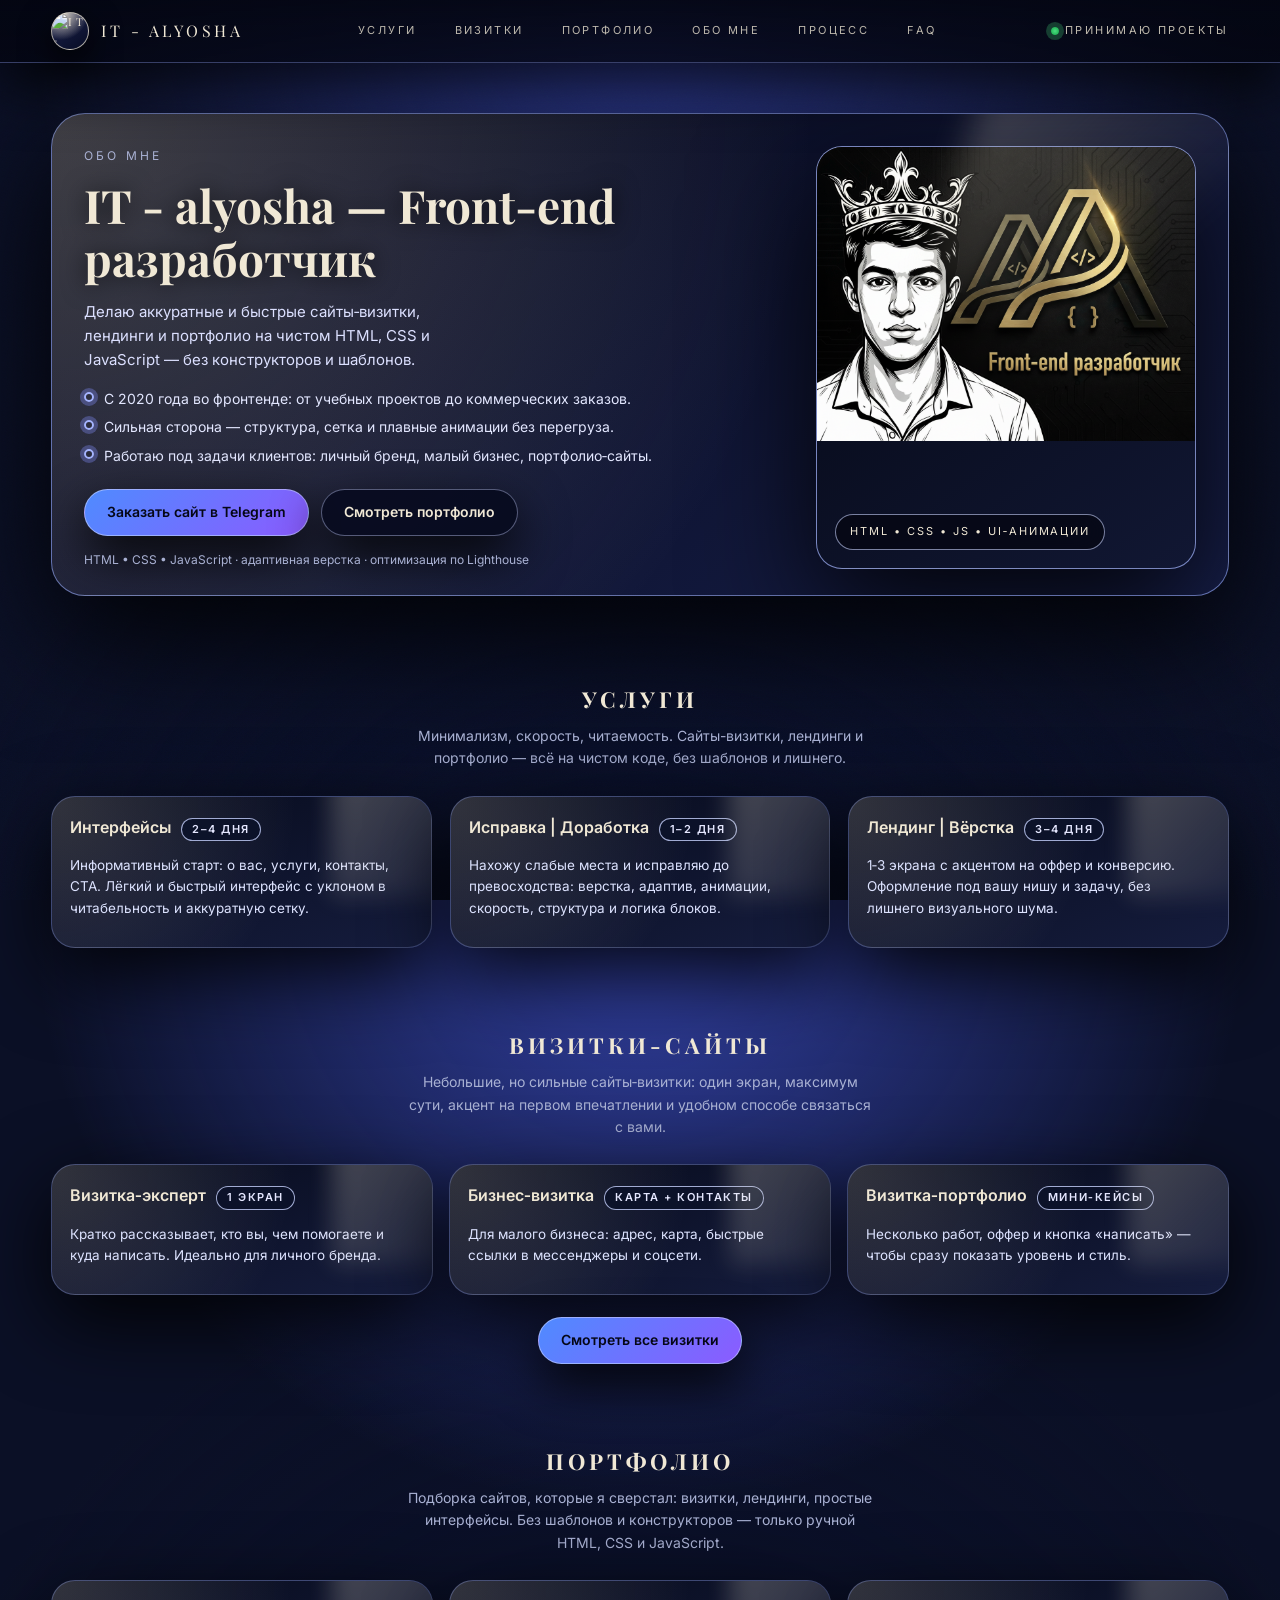
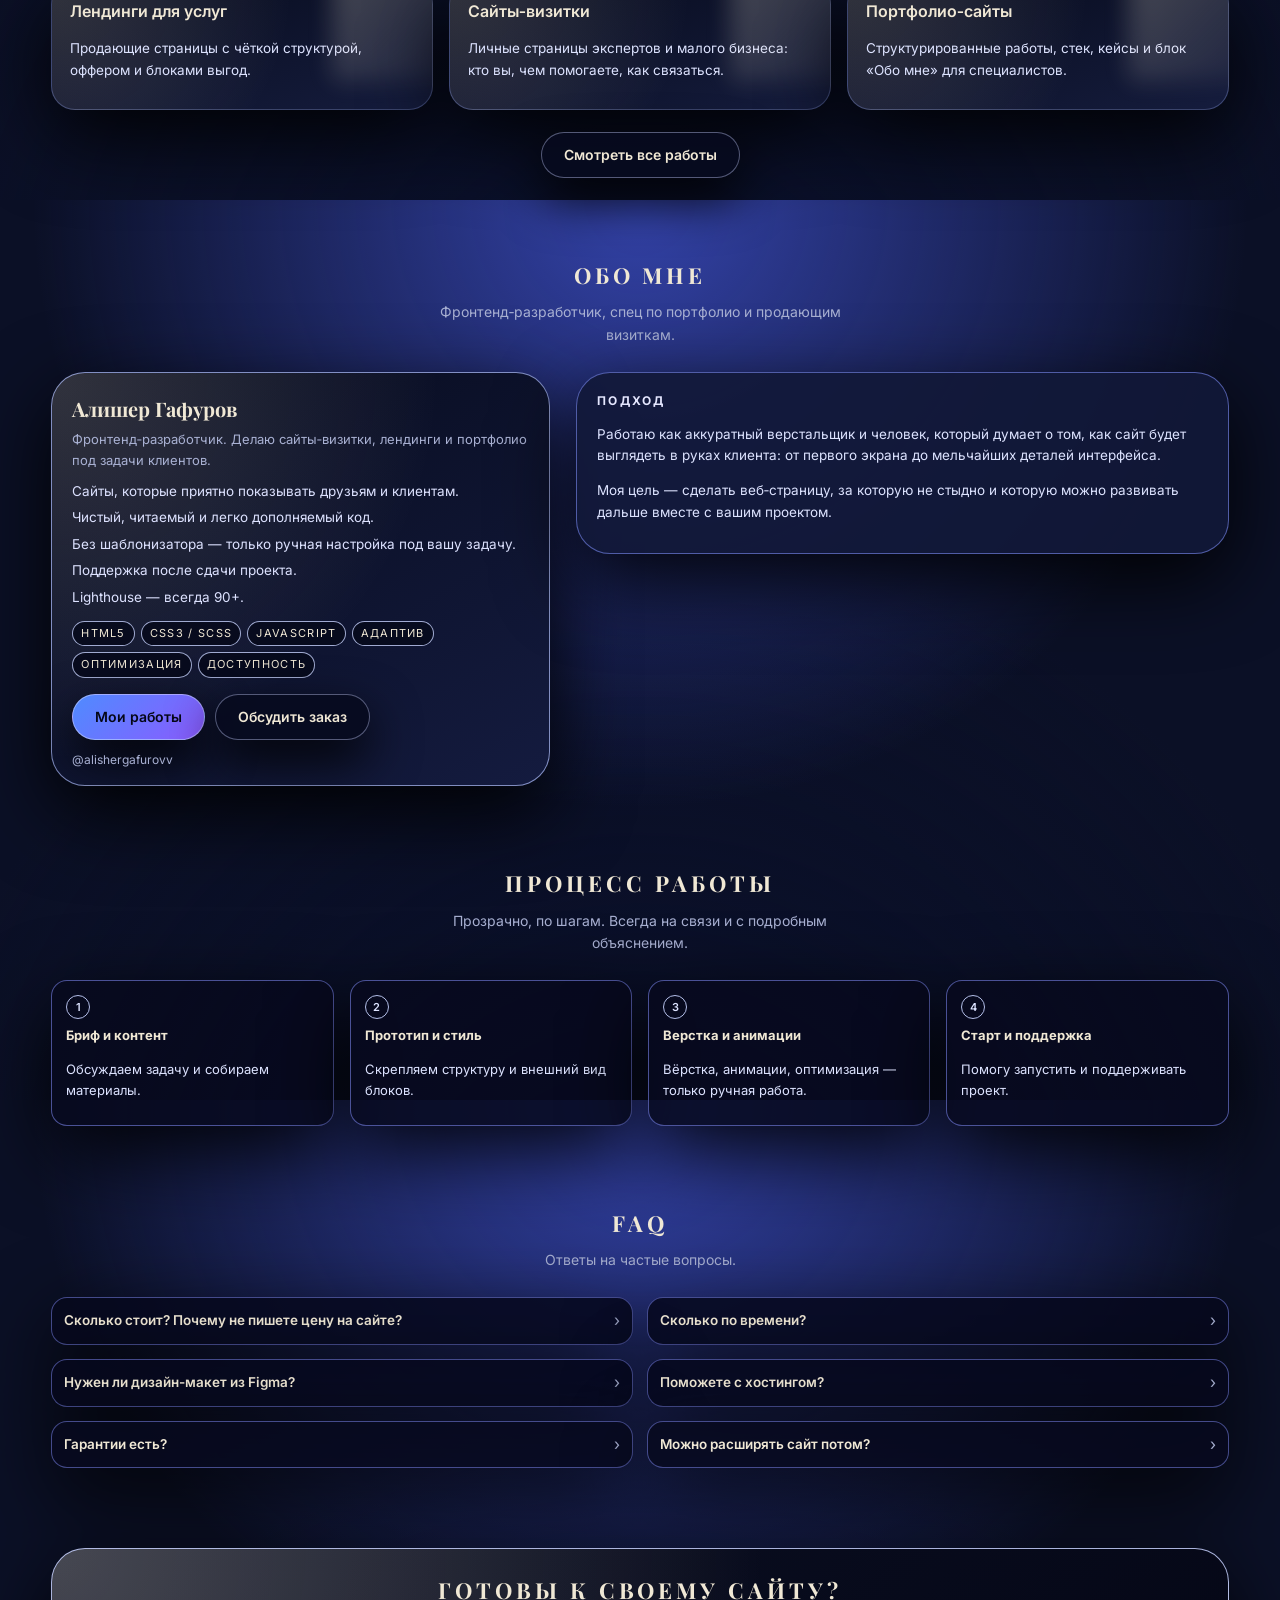
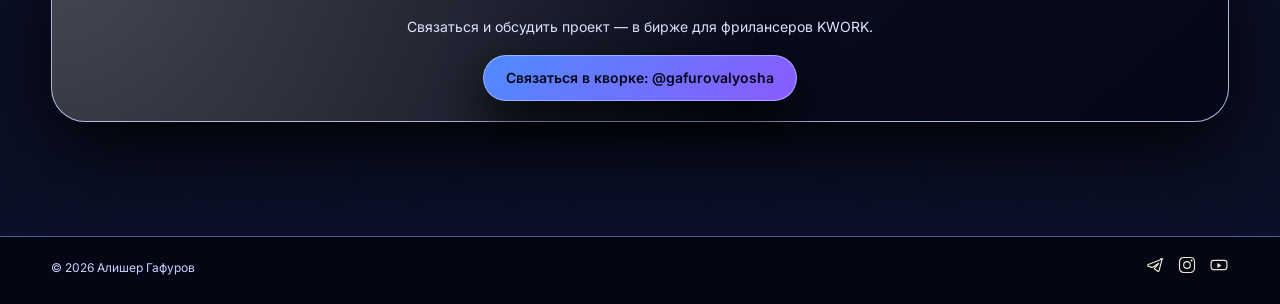
==== commit f93b86fe: "Replace brand mark text with image" ====
--- a/alyosha/index.html
+++ b/alyosha/index.html
@@ -618,7 +618,7 @@
   <header class="site">
     <div class="container nav">
       <a href="#top" class="brand" aria-label="На главную">
-        <span class="brand-mark">AG</span>
+         <img class="brand-mark" src="IT - alyosha.png" alt="IT - alyosha, Front-end разработчик" />
         <span>IT - alyosha</span>
       </a>
 
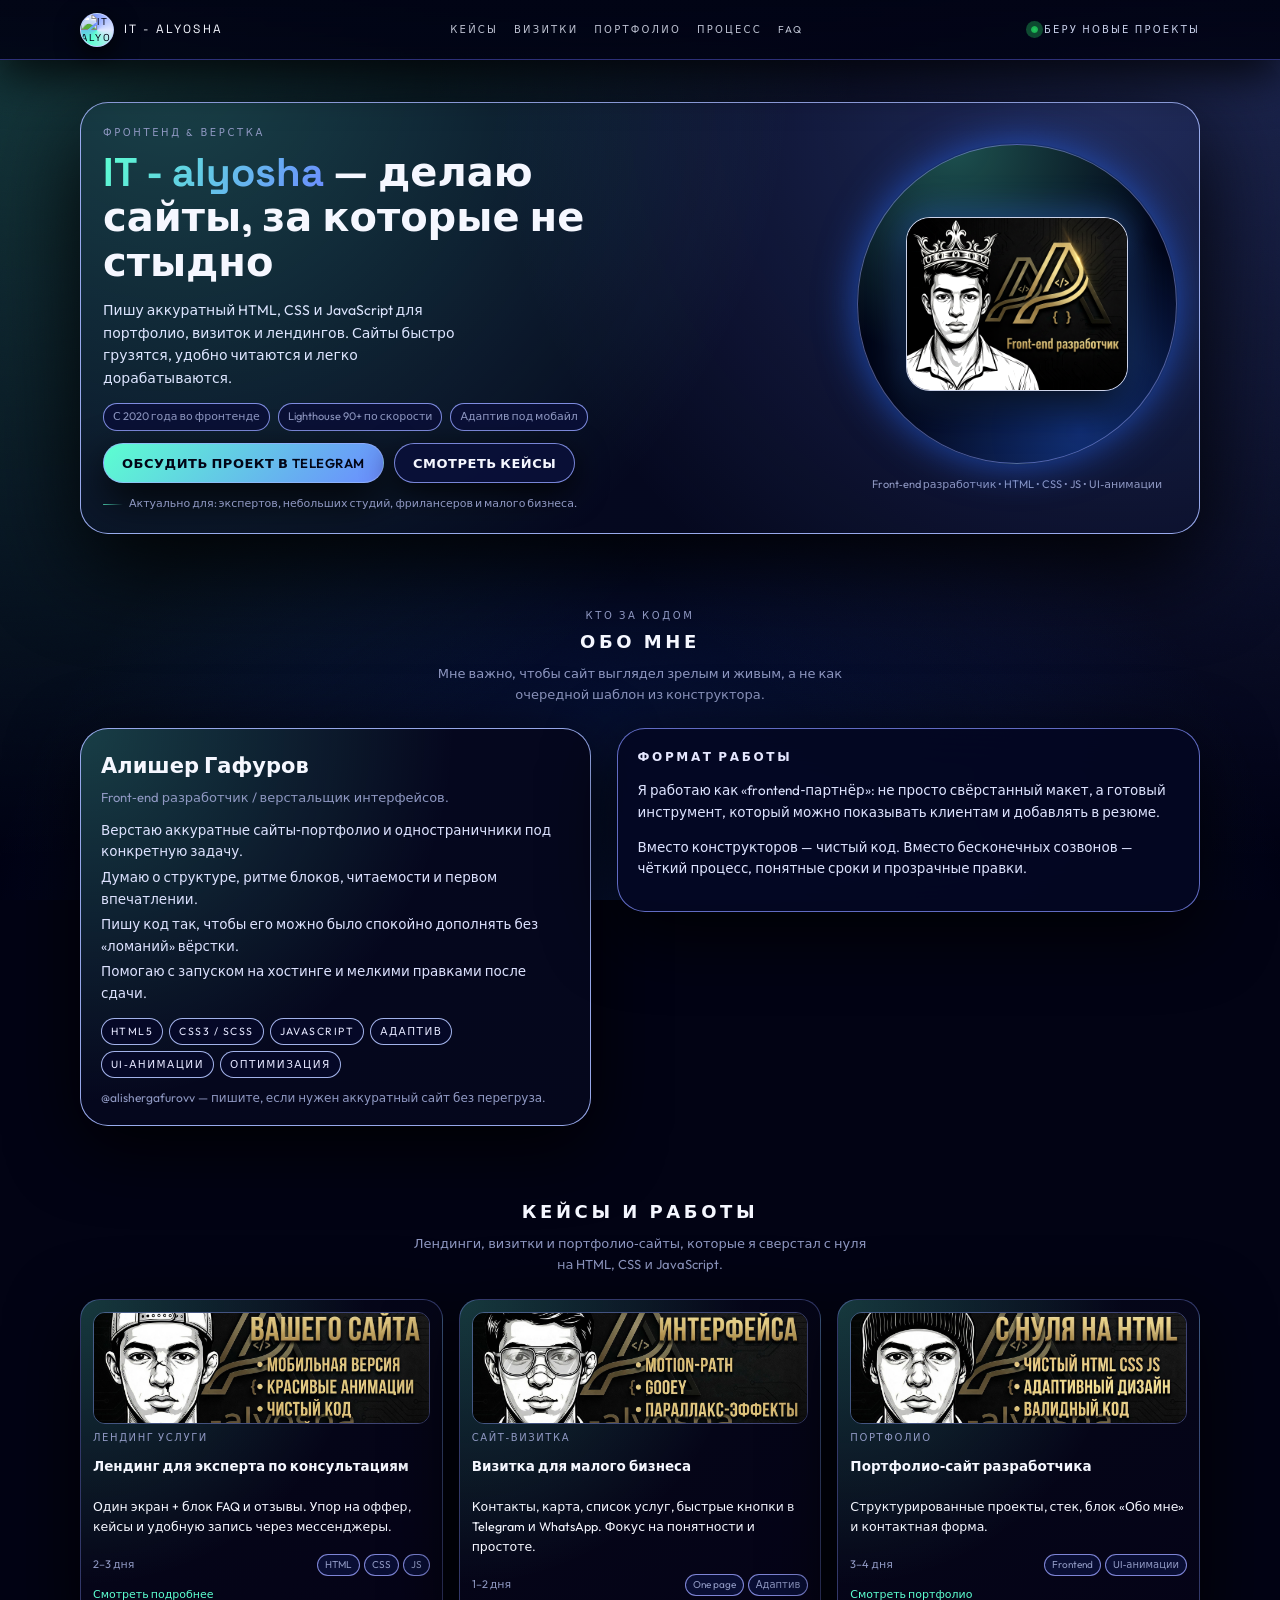
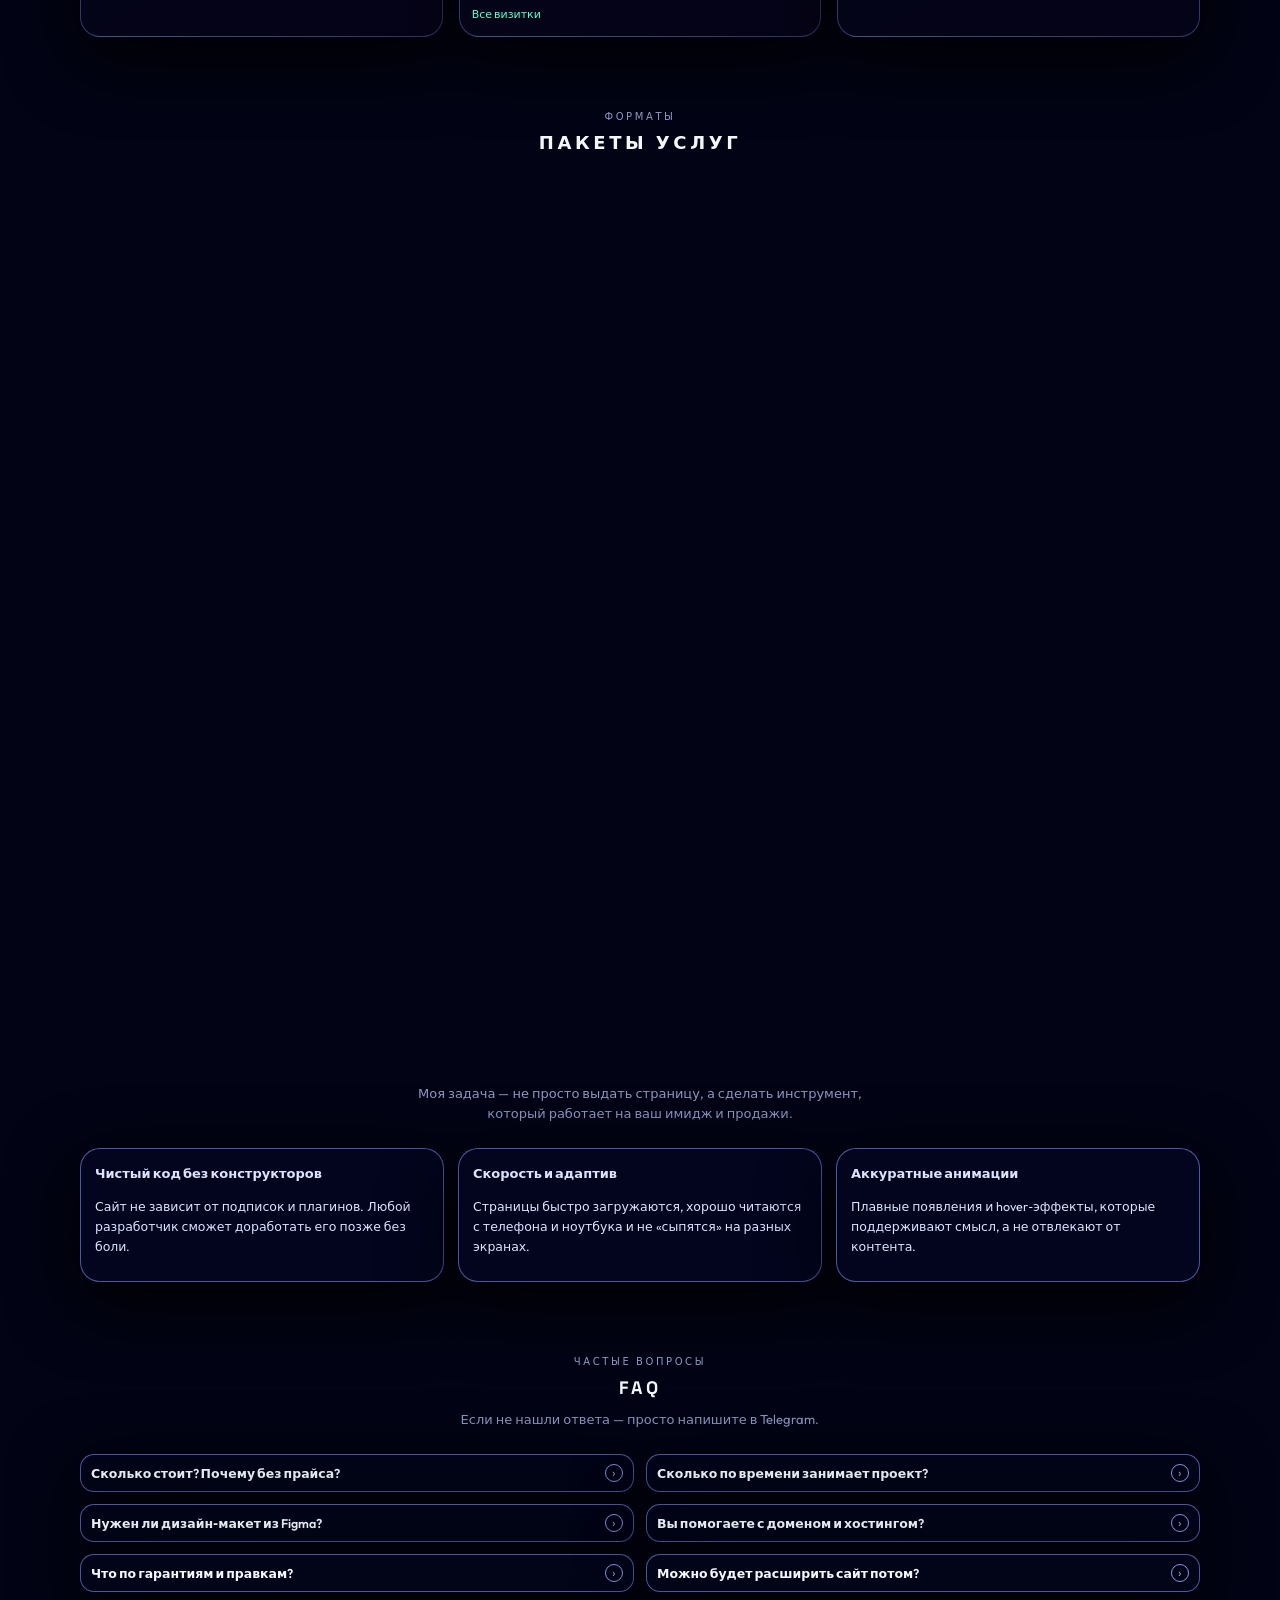
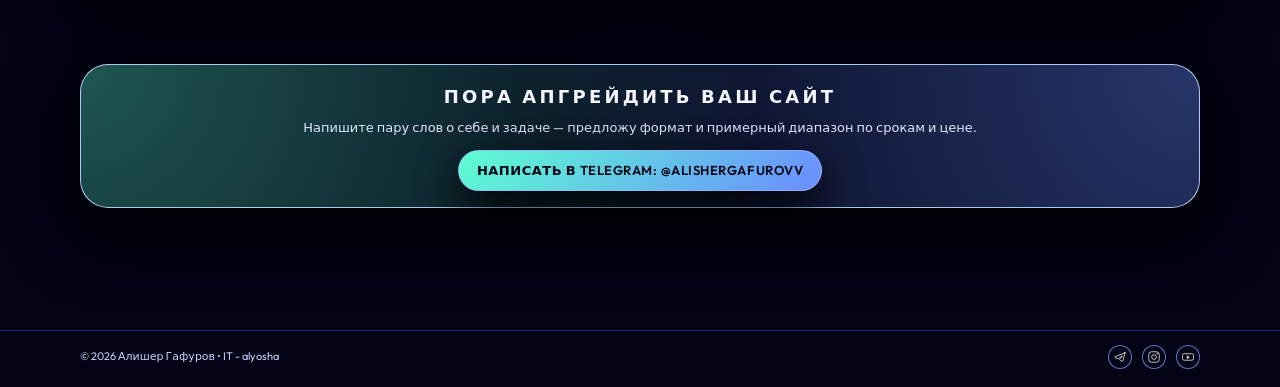
==== commit 8efbb927: "Add files via upload" ====
--- a/alyosha/index.html
+++ b/alyosha/index.html
@@ -3,45 +3,47 @@
 <head>
   <meta charset="UTF-8" />
   <meta name="viewport" content="width=device-width, initial-scale=1" />
-  <title>IT - alyosha — Front‑end разработчик</title>
-  <meta name="description" content="Делаю быстрые сайты-портфолио и визитки на HTML, CSS, JS. Заказать сайт в Telegram: @alishergafurovv" />
-  <meta name="theme-color" content="#050716" />
+  <title>IT - alyosha — Верстка портфолио, визиток и лендингов</title>
+  <meta name="description" content="Верстаю аккуратные и быстрые сайты-портфолио, визитки и лендинги на HTML, CSS и JavaScript. Легко развивать дальше, удобно показывать клиентам. Telegram: @alishergafurovv" />
+  <meta name="theme-color" content="#020314" />
 
   <!-- Fonts -->
   <link rel="preconnect" href="https://fonts.googleapis.com" />
   <link rel="preconnect" href="https://fonts.gstatic.com" crossorigin />
-  <link href="https://fonts.googleapis.com/css2?family=Inter:wght@400;500;600;700;800&family=Playfair+Display:wght@600;700;800&display=swap" rel="stylesheet" />
+  <link href="https://fonts.googleapis.com/css2?family=Outfit:wght@300;400;500;600;700&family=Space+Grotesk:wght@500;600;700&display=swap" rel="stylesheet" />
 
   <style>
     *,*::before,*::after{box-sizing:border-box;}
-    html,body{margin:0;padding:0;height:100%;}
+    html,body{margin:0;padding:0;height:100%;scroll-behavior:smooth;}
 
     :root{
-      --vanilla:#F0E8D5;
-      --indigo:#212844;
-      --indigo-deep:#050716;
-      --blue:#4f8bff;
-      --violet:#8b5bff;
-      --muted:#a9b1d3;
-      --border:rgba(143,162,230,0.35);
-      --glass-bg:rgba(7,10,30,0.88);
-      --glass-soft:rgba(18,24,56,0.92);
-      --radius-xl:34px;
-      --radius-l:24px;
-      --radius-m:16px;
-      --radius-s:999px;
-      --shadow-hero:0 40px 120px rgba(0,0,0,.9);
-      --shadow-card:0 26px 80px rgba(0,0,0,.9);
-    }
-
-    /* ===== UNIFIED BACKGROUND ===== */
+      --bg:#020314;
+      --bg-soft:#05071f;
+      --bg-elevated:#05091f;
+      --accent:#5cffd0;
+      --accent-soft:rgba(92,255,208,0.18);
+      --accent-strong:#6b8cff;
+      --text-main:#f5f7ff;
+      --text-muted:#8f98c2;
+      --border-soft:rgba(136,152,255,0.35);
+      --border-strong:rgba(167,184,255,0.9);
+      --radius-xl:28px;
+      --radius-l:20px;
+      --radius-m:14px;
+      --radius-pill:999px;
+      --shadow-hero:0 32px 90px rgba(0,0,0,.9);
+      --shadow-card:0 20px 70px rgba(0,0,0,.9);
+      --blur-strong:22px;
+      --blur-soft:16px;
+      --nav-height:60px;
+      --transition-fast:.18s ease-out;
+      --transition-med:.26s ease-out;
+    }
+
     body{
-      font-family:"Inter",system-ui,-apple-system,BlinkMacSystemFont,"Segoe UI",sans-serif;
-      background:
-        radial-gradient(circle at 50% 0%, #3342a8 0, transparent 55%),
-        radial-gradient(circle at 50% 120%, #090f2a 0, transparent 60%),
-        #0b1026;
-      color:var(--vanilla);
+      font-family:"Outfit",system-ui,-apple-system,BlinkMacSystemFont,"Segoe UI",sans-serif;
+      background:#020314;
+      color:var(--text-main);
       -webkit-font-smoothing:antialiased;
       line-height:1.6;
       overflow-x:hidden;
@@ -49,94 +51,114 @@
 
     a{text-decoration:none;color:inherit;}
     img{max-width:100%;display:block;}
-    .container{width:min(1180px,92vw);margin:0 auto;}
-
-    /* subtle grain (одинаковый везде) */
+    .container{width:min(1120px,92vw);margin:0 auto;}
+
+    .page-gradient{
+      position:fixed;
+      inset:0;
+      pointer-events:none;
+      z-index:-2;
+      background:
+        radial-gradient(circle at 0% 0%,rgba(92,255,208,0.22),transparent 55%),
+        radial-gradient(circle at 100% 0%,rgba(107,140,255,0.26),transparent 55%),
+        radial-gradient(circle at 50% 115%,rgba(37,99,235,0.25),transparent 55%);
+    }
     .grain{
       position:fixed;
       inset:0;
       z-index:-1;
       pointer-events:none;
-      opacity:0.22;
-      background-image:url("data:image/svg+xml,%3Csvg xmlns='http://www.w3.org/2000/svg' width='160' height='160' viewBox='0 0 160 160'%3E%3Cfilter id='n'%3E%3CfeTurbulence type='fractalNoise' baseFrequency='1.2' numOctaves='3' stitchTiles='noStitch'/%3E%3C/filter%3E%3Crect width='100%25' height='100%25' filter='url(%23n)' opacity='0.5'/%3E%3C/svg%3E");
+      opacity:0.16;
+      background-image:url("data:image/svg+xml,%3Csvg xmlns='http://www.w3.org/2000/svg' width='160' height='160' viewBox='0 0 160 160'%3E%3Cfilter id='n'%3E%3CfeTurbulence type='fractalNoise' baseFrequency='1.2' numOctaves='3' stitchTiles='noStitch'/%3E%3C/filter%3E%3Crect width='100%25' height='100%25' filter='url(%23n)' opacity='0.4'/%3E%3C/svg%3E");
       mix-blend-mode:soft-light;
     }
 
-    /* ===== HEADER ===== */
+    /* HEADER */
     header.site{
       position:sticky;
       top:0;
       z-index:20;
-      backdrop-filter:blur(22px);
-      -webkit-backdrop-filter:blur(22px);
-      background:linear-gradient(to bottom,rgba(4,6,18,0.96),rgba(4,6,18,0.86));
-      border-bottom:1px solid rgba(133,149,227,0.4);
-      box-shadow:0 18px 60px rgba(0,0,0,0.9);
+      height:var(--nav-height);
+      display:flex;
+      align-items:center;
+      backdrop-filter:blur(var(--blur-soft));
+      -webkit-backdrop-filter:blur(var(--blur-soft));
+      background:linear-gradient(to bottom,rgba(1,3,20,0.95),rgba(1,3,20,0.9));
+      border-bottom:1px solid rgba(99,102,241,0.45);
+      box-shadow:0 14px 48px rgba(0,0,0,.85);
     }
     .nav{
       display:flex;
       align-items:center;
       justify-content:space-between;
-      gap:18px;
-      padding:12px 0;
-    }
+      gap:20px;
+      position:relative;
+    }
+
     .brand{
       display:flex;
       align-items:center;
-      gap:12px;
-      font-family:"Playfair Display",serif;
-      letter-spacing:.22em;
+      gap:10px;
+      font-family:"Space Grotesk",system-ui,sans-serif;
+      letter-spacing:.18em;
       text-transform:uppercase;
-      font-size:16px;
+      font-size:12px;
     }
     .brand-mark{
-      width:38px;height:38px;
+      width:34px;height:34px;
       border-radius:50%;
-      border:1px solid rgba(240,232,213,0.7);
-      display:flex;
-      align-items:center;
-      justify-content:center;
-      font-size:11px;
+      border:1px solid rgba(200,210,255,0.9);
+      display:flex;align-items:center;justify-content:center;
+      font-size:10px;
+      color:var(--bg);
       background:
-        radial-gradient(circle at 25% 0%,rgba(240,232,213,0.95),transparent 60%),
-        linear-gradient(145deg,#1d2450,#070c24);
-      box-shadow:0 12px 32px rgba(0,0,0,0.85);
+        conic-gradient(from 210deg at 50% 50%,#5cffd0,#6b8cff,#e0e7ff,#5cffd0);
+      box-shadow:0 8px 24px rgba(0,0,0,.85);
     }
 
     .menu{
       display:flex;
       gap:16px;
-      font-size:11px;
+      font-size:10px;
       text-transform:uppercase;
       letter-spacing:.22em;
     }
     .menu a{
-      padding:6px 10px;
+      position:relative;
+      padding:4px 0;
+      color:rgba(235,240,255,0.8);
+      transition:color var(--transition-fast);
+    }
+    .menu a::after{
+      content:"";
+      position:absolute;
+      left:0;bottom:-3px;
+      width:0;height:2px;
       border-radius:999px;
-      color:rgba(240,232,213,0.78);
-      transition:.18s;
-      border:1px solid transparent;
+      background:linear-gradient(90deg,var(--accent),var(--accent-strong));
+      transition:width var(--transition-med);
     }
     .menu a:hover{
-      background:linear-gradient(135deg,rgba(240,232,213,0.15),transparent);
-      color:#fff;
-      border-color:rgba(240,232,213,0.3);
+      color:var(--text-main);
+    }
+    .menu a:hover::after{
+      width:100%;
     }
 
     .nav-cta{
-      font-size:11px;
+      font-size:10px;
       text-transform:uppercase;
       letter-spacing:.22em;
-      color:rgba(240,232,213,0.8);
+      color:rgba(220,228,255,0.9);
       display:flex;
       align-items:center;
       gap:6px;
     }
     .nav-dot{
-      width:8px;height:8px;
+      width:7px;height:7px;
       border-radius:50%;
-      background:radial-gradient(circle,#4ade80,#16a34a);
-      box-shadow:0 0 0 5px rgba(74,222,128,0.25);
+      background:radial-gradient(circle,#22c55e,#16a34a);
+      box-shadow:0 0 0 5px rgba(34,197,94,0.36);
     }
 
     .burger{
@@ -152,125 +174,130 @@
     .burger span{
       height:2px;width:22px;
       border-radius:999px;
-      background:rgba(240,232,213,0.9);
-      transition:.25s;
+      background:rgba(226,232,255,0.95);
+      transition:transform .25s ease,opacity .2s ease;
     }
     .burger.active span:nth-child(1){transform:translateY(6px) rotate(45deg);}
     .burger.active span:nth-child(2){opacity:0;}
     .burger.active span:nth-child(3){transform:translateY(-6px) rotate(-45deg);}
 
-    main{padding-bottom:80px;}
-
-    /* ===== HERO ===== */
-    .hero{padding:50px 0 40px;}
+    main{padding-bottom:90px;}
+
+    /* HERO */
+    .hero{padding:42px 0 34px;}
     .hero-shell{
       position:relative;
       border-radius:var(--radius-xl);
-      padding:32px 32px 26px;
+      padding:22px 22px 20px;
       background:
-        radial-gradient(circle at 0% 0%,rgba(240,232,213,0.25),transparent 60%),
-        linear-gradient(145deg,#050716,#171f4a);
-      border:1px solid rgba(151,170,246,0.6);
+        radial-gradient(circle at 8% -10%,rgba(92,255,208,0.24),transparent 55%),
+        radial-gradient(circle at 92% -5%,rgba(107,140,255,0.28),transparent 55%),
+        linear-gradient(145deg,var(--bg-soft),var(--bg-elevated));
+      border:1px solid var(--border-strong);
       box-shadow:var(--shadow-hero);
       overflow:hidden;
       display:grid;
       grid-template-columns:minmax(0,1.6fr) minmax(0,1.4fr);
-      gap:40px;
-      align-items:flex-end;
-    }
-    .hero-shell::after{
-      content:"";
-      position:absolute;
-      right:-160px;
-      top:-120px;
-      width:420px;height:360px;
-      background:linear-gradient(120deg,rgba(240,232,213,0.9),transparent 60%);
-      opacity:.35;
-      filter:blur(16px);
-      transform:rotate(18deg);
-      pointer-events:none;
+      gap:32px;
+      align-items:center;
     }
 
     .eyebrow{
-      font-size:12px;
+      font-size:10px;
       letter-spacing:.26em;
       text-transform:uppercase;
-      color:var(--muted);
+      color:var(--text-muted);
+      margin-bottom:10px;
+    }
+    .hero-title{
+      font-family:"Space Grotesk",system-ui,sans-serif;
+      font-size:clamp(26px,3.6vw,40px);
+      line-height:1.12;
+      margin:0 0 10px;
+      color:var(--text-main);
+    }
+    .hero-title span.highlight{
+      background:linear-gradient(120deg,var(--accent),var(--accent-strong));
+      -webkit-background-clip: text;
+      color:transparent;
+    }
+    .hero-sub{
+      font-size:14px;
+      color:#dde5ff;
+      max-width:40ch;
       margin-bottom:14px;
     }
-    .hero-title{
-      font-family:"Playfair Display",serif;
-      font-size:clamp(34px,4.1vw,46px);
-      line-height:1.15;
-      margin:0 0 12px;
-      color:var(--vanilla);
-      text-shadow:0 0 24px rgba(0,0,0,0.8);
-    }
-    .hero-sub{
-      font-size:15px;
-      color:#dce0ff;
-      max-width:40ch;
-      margin-bottom:16px;
-    }
-
-    .hero-list{
-      margin:0 0 22px;
-      padding:0;
-      list-style:none;
-      font-size:14px;
-      color:#e3e7ff;
-    }
-    .hero-list li{
-      display:flex;
-      align-items:flex-start;
+
+    .hero-meta{
+      display:flex;
+      flex-wrap:wrap;
+      gap:8px;
+      margin-bottom:12px;
+      font-size:11px;
+      color:var(--text-muted);
+    }
+    .meta-pill{
+      padding:4px 9px;
+      border-radius:var(--radius-pill);
+      border:1px solid rgba(148,163,255,0.85);
+      background:rgba(10,16,56,0.9);
+    }
+
+    .hero-actions{
+      display:flex;
+      flex-wrap:wrap;
       gap:10px;
-      margin-bottom:6px;
-    }
-    .hero-list li::before{
-      content:"";
-      width:10px;height:10px;
-      border-radius:50%;
-      border:2px solid #a5b4ff;
-      margin-top:4px;
-      box-shadow:0 0 0 4px rgba(129,140,248,0.35);
-    }
-
-    .hero-actions{
-      display:flex;
-      flex-wrap:wrap;
-      gap:12px;
-      margin-bottom:14px;
+      margin-bottom:12px;
     }
 
     .btn{
+      --btn-bg:linear-gradient(135deg,var(--accent),var(--accent-strong));
+      --btn-text:#020617;
       display:inline-flex;
       align-items:center;
       justify-content:center;
-      gap:8px;
-      padding:11px 22px;
-      border-radius:var(--radius-s);
-      border:1px solid rgba(199,210,254,0.6);
-      font-size:14px;
+      gap:6px;
+      padding:9px 18px;
+      border-radius:var(--radius-pill);
+      border:1px solid rgba(156,180,255,0.7);
+      font-size:13px;
       font-weight:600;
-      background:linear-gradient(135deg,#4f8bff,#8b5bff);
-      color:#050716;
-      box-shadow:0 20px 50px rgba(0,0,0,0.9);
+      letter-spacing:.04em;
+      text-transform:uppercase;
+      background:var(--btn-bg);
+      color:var(--btn-text);
+      box-shadow:0 16px 42px rgba(0,0,0,.9);
       cursor:pointer;
-      transition:.2s;
+      transition:transform var(--transition-fast),box-shadow var(--transition-fast),background var(--transition-med),border-color var(--transition-med);
     }
     .btn.secondary{
-      background:rgba(7,10,30,0.9);
-      color:var(--vanilla);
-      border-color:rgba(199,210,254,0.4);
+      --btn-bg:rgba(10,16,56,0.95);
+      --btn-text:var(--text-main);
+      border-color:rgba(148,163,255,0.8);
+      box-shadow:0 10px 32px rgba(0,0,0,.85);
     }
     .btn:hover{
-      transform:translateY(-1px);
-      box-shadow:0 28px 70px rgba(0,0,0,1);
+      transform:translateY(-1px) scale(1.01);
+      box-shadow:0 22px 60px rgba(0,0,0,1);
+    }
+    .btn.secondary:hover{
+      background:radial-gradient(circle at 0 0,rgba(92,255,208,0.18),rgba(10,16,56,1));
     }
 
     .hero-note{
-      font-size:12px;
-      color:var(--muted);
+      font-size:11px;
+      color:var(--text-muted);
+      display:flex;
+      align-items:center;
+      gap:6px;
+      flex-wrap:wrap;
+    }
+    .hero-note::before{
+      content:"";
+      width:20px;height:1px;
+      border-radius:999px;
+      background:linear-gradient(90deg,var(--accent),transparent);
+      opacity:0.7;
     }
 
     .hero-visual{
@@ -279,227 +306,385 @@
       display:flex;
       justify-content:flex-end;
     }
-    .hero-person{
+
+    .hero-photo-wrap{
+      display:flex;
+      flex-direction:column;
+      align-items:center;
+      justify-content:center;
+      height:100%;
+    }
+    .hero-orbit{
       position:relative;
       width:100%;
-      max-width:380px;
-      border-radius:26px;
+      max-width:320px;
+      margin:0 auto;
+      aspect-ratio:1/1;
+      border-radius:50%;
+      border:1px solid rgba(148,163,255,0.5);
+      box-shadow:
+        0 0 40px rgba(37,99,235,0.7),
+        0 0 0 1px rgba(15,23,42,0.8);
+      display:flex;
+      align-items:center;
+      justify-content:center;
       overflow:hidden;
-      background:radial-gradient(circle at 20% 0%,rgba(240,232,213,0.2),transparent 55%),
-                 linear-gradient(145deg,#040712,#111733);
-      border:1px solid rgba(167,184,255,0.7);
-      box-shadow:var(--shadow-hero);
-      transform:translateY(0);
-      will-change:transform;
-    }
-    .hero-person img{width:100%;height:auto;display:block;}
-    .hero-badge{
-      position:absolute;
-      left:18px;
-      bottom:18px;
-      padding:8px 14px;
-      border-radius:999px;
-      background:rgba(5,7,19,0.8);
-      backdrop-filter:blur(14px);
-      border:1px solid rgba(199,210,254,0.6);
+      background:
+        radial-gradient(circle at 30% 0%,rgba(92,255,208,0.30),transparent 55%),
+        radial-gradient(circle at 70% 90%,rgba(37,99,235,0.45),transparent 55%),
+        radial-gradient(circle at 50% 50%,#020617,#020617);
+    }
+    .hero-orbit-inner{
+      width:70%;
+      border-radius:24px;
+      overflow:hidden;
+      border:1px solid rgba(226,232,255,0.9);
+      box-shadow:
+        0 14px 40px rgba(0,0,0,0.9),
+        0 0 35px rgba(59,130,246,0.7);
+      background:
+        linear-gradient(135deg,rgba(15,23,42,0.95),rgba(3,7,18,0.98));
+    }
+    .hero-photo{
+      width:100%;
+      height:auto;
+      display:block;
+      filter:
+        saturate(1.05)
+        contrast(1.05)
+        brightness(1.02);
+    }
+    .hero-meta-photo{
+      margin-top:12px;
       font-size:11px;
+      color:var(--text-muted);
+      text-align:center;
+    }
+
+    /* SECTION GENERIC */
+    .section{padding:40px 0 32px;}
+    .section-header{text-align:center;margin-bottom:24px;}
+    .section-eyebrow{
+      font-size:10px;
       text-transform:uppercase;
-      letter-spacing:.18em;
-    }
-
-    /* ===== GENERIC SECTION ===== */
-    .section{padding:46px 0 34px;}
-    .section-header{text-align:center;margin-bottom:26px;}
+      letter-spacing:.26em;
+      color:var(--text-muted);
+      margin-bottom:4px;
+    }
     .section-title{
-      font-family:"Playfair Display",serif;
-      font-size:22px;
-      letter-spacing:.18em;
+      font-family:"Space Grotesk",system-ui,sans-serif;
+      font-size:18px;
+      letter-spacing:.20em;
       text-transform:uppercase;
-      color:var(--vanilla);
-      margin:0 0 8px;
+      color:var(--text-main);
+      margin:0 0 6px;
     }
     .section-sub{
       margin:0 auto;
       max-width:52ch;
-      font-size:14px;
-      color:var(--muted);
-    }
-
-    /* ===== SERVICES ===== */
-    .services-row{
+      font-size:13px;
+      color:var(--text-muted);
+    }
+
+    /* ABOUT SHORT */
+    .about-row{
       display:grid;
-      grid-template-columns:repeat(3,minmax(0,1fr));
-      gap:18px;
-    }
-    .card{
-      border-radius:var(--radius-l);
-      padding:18px 18px 14px;
+      grid-template-columns:minmax(0,1.4fr) minmax(0,1.6fr);
+      gap:26px;
+      align-items:flex-start;
+    }
+    .about-card{
+      border-radius:var(--radius-xl);
+      padding:20px 20px 18px;
       background:
-        radial-gradient(circle at 0% 0%,rgba(240,232,213,0.18),transparent 60%),
-        linear-gradient(160deg,#070b1b,#151c3d);
-      border:1px solid var(--border);
+        radial-gradient(circle at 0% 0%,rgba(92,255,208,0.22),transparent 58%),
+        linear-gradient(155deg,var(--bg-soft),#05071c);
+      border:1px solid var(--border-strong);
+      box-shadow:var(--shadow-card);
+    }
+    .about-name{
+      font-family:"Space Grotesk",system-ui,sans-serif;
+      font-size:21px;
+      margin:0 0 4px;
+    }
+    .about-role{
+      font-size:13px;
+      color:var(--text-muted);
+      margin-bottom:12px;
+    }
+    .about-list{
+      list-style:none;
+      padding:0;margin:0 0 14px;
+      font-size:13.5px;
+      color:#dde2ff;
+    }
+    .about-list li+li{margin-top:4px;}
+
+    .stack-grid{
+      display:flex;
+      flex-wrap:wrap;
+      gap:6px;
+      font-size:10.5px;
+      text-transform:uppercase;
+      letter-spacing:.14em;
+    }
+    .stack-pill{
+      border-radius:var(--radius-pill);
+      border:1px solid rgba(180,197,255,0.9);
+      padding:4px 9px;
+      background:rgba(6,9,40,0.98);
+      color:#e5e7ff;
+    }
+
+    .about-note{
+      font-size:12px;
+      color:var(--text-muted);
+      margin-top:10px;
+    }
+
+    .about-side{
+      border-radius:var(--radius-xl);
+      padding:18px 20px 18px;
+      background:rgba(4,7,34,0.92);
+      border:1px solid rgba(129,140,248,0.75);
       box-shadow:var(--shadow-card);
       font-size:13.5px;
       color:#dde3ff;
-      position:relative;
-      overflow:hidden;
-    }
-    .card::after{
-      content:"";
-      position:absolute;
-      right:-80px;top:-80px;
-      width:180px;height:180px;
-      background:linear-gradient(135deg,rgba(240,232,213,0.9),transparent);
-      opacity:.35;
-      filter:blur(12px);
-    }
-    .card-title{
-      font-size:16px;
-      font-weight:600;
-      margin-bottom:6px;
-      color:var(--vanilla);
-    }
-    .card-chip{
-      display:inline-block;
-      margin-left:6px;
-      padding:2px 10px;
-      border-radius:999px;
-      border:1px solid rgba(199,210,254,0.8);
-      font-size:11px;
+      backdrop-filter:blur(var(--blur-strong));
+    }
+    .about-side h3{
+      margin:0 0 8px;
+      font-size:12px;
       text-transform:uppercase;
-      letter-spacing:.14em;
+      letter-spacing:.22em;
       color:#e5e7ff;
-      background:rgba(12,18,42,0.9);
-    }
-
-    /* ===== MINI CARDS GRID ===== */
-    .mini-grid{
+    }
+
+    /* CASES */
+    .cases-grid{
       display:grid;
       grid-template-columns:repeat(3,minmax(0,1fr));
       gap:16px;
     }
-
-    /* ===== ABOUT / SIDE PANELS ===== */
-    .two-col{
-      display:grid;
-      grid-template-columns:minmax(0,1.3fr) minmax(0,1.7fr);
-      gap:26px;
-      align-items:flex-start;
-    }
-    .about-panel{
-      border-radius:var(--radius-xl);
-      padding:20px 20px 16px;
+    .case{
+      position:relative;
+      border-radius:var(--radius-l);
+      padding:12px 12px 12px;
       background:
-        radial-gradient(circle at 0% 0%,rgba(240,232,213,0.18),transparent 60%),
-        linear-gradient(150deg,#070b1c,#141b3f);
-      border:1px solid rgba(179,194,255,0.7);
+        radial-gradient(circle at 0% 0%,rgba(92,255,208,0.2),transparent 58%),
+        linear-gradient(155deg,#050719,#050317);
+      border:1px solid var(--border-soft);
       box-shadow:var(--shadow-card);
-    }
-    .about-name{
-      font-family:"Playfair Display",serif;
-      font-size:20px;
-      margin:0 0 4px;
-    }
-    .about-role{
-      font-size:13px;
-      color:var(--muted);
-      margin-bottom:10px;
-    }
-    .facts{
-      list-style:none;
-      padding:0;
-      margin:0 0 12px;
+      overflow:hidden;
+      display:flex;
+      flex-direction:column;
+      gap:6px;
+      transition:transform var(--transition-med),box-shadow var(--transition-med),border-color var(--transition-med);
+      font-size:12.5px;
+    }
+    .case:hover{
+      transform:translateY(-3px);
+      box-shadow:0 28px 80px rgba(0,0,0,1);
+      border-color:rgba(191,219,254,0.9);
+    }
+    .case-thumb{
+      border-radius:12px;
+      overflow:hidden;
+      border:1px solid rgba(148,163,255,0.4);
+    }
+    .case-thumb img{
+      width:100%;
+      height:110px;
+      object-fit:cover;
+      display:block;
+    }
+    .case-title{
       font-size:13.5px;
-      color:#dde2ff;
-    }
-    .facts li+li{margin-top:5px;}
-    .skills{
-      display:flex;
-      flex-wrap:wrap;
+      font-weight:600;
+      margin-top:4px;
+    }
+    .case-type{
+      font-size:10px;
+      text-transform:uppercase;
+      letter-spacing:.16em;
+      color:var(--text-muted);
+    }
+    .case-meta{
+      display:flex;
+      justify-content:space-between;
+      align-items:center;
       gap:6px;
       font-size:11px;
+      color:var(--text-muted);
+    }
+    .case-tag-row{
+      display:flex;
+      flex-wrap:wrap;
+      gap:4px;
+      font-size:10px;
+    }
+    .tag-pill{
+      padding:2px 7px;
+      border-radius:999px;
+      border:1px solid rgba(156,163,255,0.8);
+      background:rgba(10,16,56,0.9);
+    }
+    .case-link{
+      margin-top:4px;
+      font-size:11px;
+      color:var(--accent);
+      display:inline-flex;
+      align-items:center;
+      gap:4px;
+    }
+
+    /* PRICING */
+    .pricing-row{
+      display:grid;
+      grid-template-columns:repeat(3,minmax(0,1fr));
+      gap:16px;
+    }
+    .plan{
+      position:relative;
+      border-radius:var(--radius-xl);
+      padding:14px 14px 14px;
+      background:
+        radial-gradient(circle at 0% 0%,rgba(92,255,208,0.22),transparent 58%),
+        linear-gradient(155deg,var(--bg-soft),#05071c);
+      border:1px solid var(--border-soft);
+      box-shadow:var(--shadow-card);
+      display:flex;
+      flex-direction:column;
+      gap:8px;
+      overflow:hidden;
+      transition:transform var(--transition-med),box-shadow var(--transition-med),border-color var(--transition-med);
+      font-size:12.5px;
+    }
+    .plan.popular{
+      border-color:var(--border-strong);
+    }
+    .plan:hover{
+      transform:translateY(-3px);
+      box-shadow:0 28px 80px rgba(0,0,0,1);
+      border-color:rgba(191,219,254,0.95);
+    }
+    .plan-label{
+      font-size:10px;
       text-transform:uppercase;
-      letter-spacing:.12em;
-    }
-    .skill-pill{
-      border-radius:999px;
-      border:1px solid rgba(199,210,254,0.8);
-      padding:3px 8px;
-      background:rgba(7,10,28,0.9);
-    }
-    .about-cta{
-      display:flex;
-      flex-wrap:wrap;
-      gap:10px;
-      margin-top:16px;
-    }
-    .about-note{
-      font-size:12px;
-      color:var(--muted);
-      margin-top:10px;
-    }
-
-    .side-panel{
-      border-radius:var(--radius-xl);
-      padding:18px 20px 16px;
-      background:var(--glass-soft);
-      border:1px solid rgba(108,122,214,0.7);
-      box-shadow:var(--shadow-card);
-      font-size:13.5px;
-      color:#dde3ff;
-    }
-    .side-title{
-      font-size:12px;
-      text-transform:uppercase;
-      letter-spacing:.18em;
-      color:#e5e7ff;
-      margin:0 0 8px;
-    }
-
-    /* ===== PROCESS ===== */
+      letter-spacing:.16em;
+      color:var(--text-muted);
+    }
+    .plan-name{
+      font-size:14px;
+      font-weight:600;
+    }
+    .plan-price{
+      font-size:15px;
+      font-weight:600;
+      margin-bottom:2px;
+    }
+.plan-note{
+    position:relative;
+    display:flex;
+    align-items:center;
+    gap:8px;
+    margin:2px 0 8px;
+    padding:8px 10px;
+    font-size:11px;
+    letter-spacing:.12em;
+    text-transform:uppercase;
+    color:rgba(219,234,254,0.92);
+    background: linear-gradient(135deg,rgba(15,23,42,0.9),rgba(15,23,66,0.9));
+    border-radius:999px;
+    border:1px solid rgba(148,163,255,0.85);
+    box-shadow:0 10px 28px rgba(0,0,0,0.85);
+    backdrop-filter:blur(14px);
+    -webkit-backdrop-filter:blur(14px);
+}
+
+/* маленький индикатор слева */
+.plan-note::before{
+  content:"";
+  flex:0 0 6px;
+  height:6px;
+  border-radius:999px;
+  background:radial-gradient(circle at 50% 50%,var(--accent),rgba(59,130,246,0.4));
+  box-shadow:0 0 10px rgba(92,255,208,0.7);
+}
+
+/* лёгкий hover, чтобы блока было приятно касаться */
+.plan:hover .plan-note{
+  border-color:rgba(191,219,254,0.95);
+  box-shadow:0 14px 40px rgba(0,0,0,1);
+}
+
+
+    /* PROCESS */
     .steps-row{
       display:grid;
       grid-template-columns:repeat(4,minmax(0,1fr));
-      gap:16px;
+      gap:14px;
     }
     .step{
       border-radius:var(--radius-m);
-      padding:14px 14px 11px;
-      background:var(--glass-bg);
+      padding:12px 12px 10px;
+      background:rgba(5,8,36,0.98);
       border:1px solid rgba(129,140,248,0.55);
       box-shadow:var(--shadow-card);
-      font-size:13px;
+      font-size:12px;
       color:#dde3ff;
+      position:relative;
+      overflow:hidden;
     }
     .step-num{
-      width:24px;height:24px;
+      width:22px;height:22px;
       border-radius:50%;
       border:1px solid rgba(199,210,254,0.9);
-      display:flex;
-      align-items:center;
-      justify-content:center;
-      font-size:11px;
+      display:flex;align-items:center;justify-content:center;
+      font-size:10px;
       font-weight:600;
-      margin-bottom:6px;
+      margin-bottom:4px;
+      background:radial-gradient(circle at 0 0,rgba(92,255,208,0.35),transparent 70%);
+      color:#e5e7ff;
     }
     .step b{
       display:block;
-      margin-bottom:4px;
-      color:var(--vanilla);
-    }
-
-    /* ===== FAQ ===== */
+      margin-bottom:3px;
+      color:var(--text-main);
+    }
+
+    /* BENEFITS */
+    .benefits-row{
+      display:grid;
+      grid-template-columns:repeat(3,minmax(0,1fr));
+      gap:14px;
+    }
+    .benefit{
+      border-radius:var(--radius-l);
+      padding:14px 14px 12px;
+      background:rgba(3,6,30,0.98);
+      border:1px solid rgba(129,140,248,0.6);
+      box-shadow:var(--shadow-card);
+      font-size:12.5px;
+      color:#dde3ff;
+    }
+    .benefit h3{
+      margin:0 0 5px;
+      font-size:13px;
+    }
+
+    /* FAQ */
     .faq-grid{
       display:grid;
       grid-template-columns:repeat(2,minmax(0,1fr));
-      gap:14px;
+      gap:12px;
     }
     details.qa{
       border-radius:var(--radius-m);
-      padding:10px 12px;
-      background:var(--glass-bg);
-      border:1px solid rgba(129,140,248,0.5);
-      font-size:13.5px;
+      padding:8px 10px;
+      background:rgba(3,6,24,0.98);
+      border:1px solid rgba(129,140,248,0.6);
+      font-size:12.5px;
       box-shadow:var(--shadow-card);
     }
     details.qa summary{
@@ -508,47 +693,60 @@
       display:flex;
       align-items:center;
       justify-content:space-between;
-      gap:10px;
+      gap:8px;
     }
     details.qa summary::-webkit-details-marker{display:none;}
-    .q-title{font-weight:600;color:var(--vanilla);}
-    .q-sign{font-size:16px;color:var(--muted);transition:.2s;}
-    details[open] .q-sign{transform:rotate(90deg);}
+    .q-title{font-weight:600;color:var(--text-main);}
+    .q-sign{
+      width:18px;height:18px;
+      border-radius:50%;
+      border:1px solid rgba(148,163,255,0.9);
+      display:flex;align-items:center;justify-content:center;
+      font-size:13px;
+      color:var(--text-muted);
+      transition:transform .22s ease,background .22s ease,color .22s ease;
+    }
+    details[open] .q-sign{
+      transform:rotate(90deg);
+      background:var(--accent-soft);
+      color:var(--accent);
+    }
     details.qa .a{
-      margin-top:6px;
+      margin-top:4px;
       color:#dde2ff;
     }
 
-    /* ===== CTA ===== */
+    /* CTA FINAL */
     .cta{
       border-radius:var(--radius-xl);
-      padding:24px 22px 20px;
+      padding:18px 18px 16px;
       background:
-        radial-gradient(circle at 0% 0%,rgba(240,232,213,0.26),transparent 60%),
-        linear-gradient(140deg,#0b1024,#050716);
-      border:1px solid rgba(199,210,254,0.85);
+        radial-gradient(circle at 0% 0%,rgba(92,255,208,0.32),transparent 60%),
+        radial-gradient(circle at 100% 0%,rgba(107,140,255,0.36),transparent 60%),
+        linear-gradient(135deg,#020617,#020617);
+      border:1px solid rgba(191,219,254,0.9);
       text-align:center;
       box-shadow:var(--shadow-card);
     }
     .cta h3{
-      margin:0 0 8px;
-      font-family:"Playfair Display",serif;
-      font-size:22px;
+      margin:0 0 6px;
+      font-family:"Space Grotesk",system-ui,sans-serif;
+      font-size:18px;
       letter-spacing:.18em;
       text-transform:uppercase;
     }
     .cta p{
-      margin:0 0 16px;
-      font-size:14px;
+      margin:0 0 12px;
+      font-size:13px;
       color:#e1e5ff;
     }
 
-    /* ===== FOOTER ===== */
+    /* FOOTER */
     footer{
-      border-top:1px solid rgba(116,130,214,0.7);
-      background:#040713;
-      padding:18px 0 24px;
-      font-size:12px;
+      border-top:1px solid rgba(79,70,229,0.5);
+      background:#020314;
+      padding:14px 0 18px;
+      font-size:11px;
       color:#cbd0ff;
     }
     .footer-row{
@@ -558,37 +756,57 @@
       gap:10px;
       flex-wrap:wrap;
     }
-    .socials{display:flex;gap:12px;}
+    .socials{display:flex;gap:10px;}
+    .socials a{
+      display:inline-flex;
+      align-items:center;
+      justify-content:center;
+      width:24px;height:24px;
+      border-radius:999px;
+      border:1px solid rgba(148,163,255,0.7);
+      background:rgba(4,6,26,0.9);
+      transition:background var(--transition-med),transform var(--transition-med),border-color var(--transition-med);
+    }
+    .socials a:hover{
+      background:radial-gradient(circle,rgba(92,255,208,0.24),rgba(4,6,26,1));
+      transform:translateY(-1px) scale(1.02);
+      border-color:rgba(209,213,255,0.95);
+    }
 
     /* Reveal */
-    [data-reveal]{opacity:0;transform:translateY(12px);transition:opacity .6s,transform .6s;}
+    [data-reveal]{opacity:0;transform:translateY(10px);transition:opacity .6s ease,transform .6s ease;}
     [data-reveal].is-visible{opacity:1;transform:translateY(0);}
-    :focus-visible{outline:2px solid #facc6b;outline-offset:2px;border-radius:4px;}
+    :focus-visible{outline:2px solid var(--accent);outline-offset:3px;border-radius:4px;}
 
     /* ADAPTIVE */
     @media(max-width:980px){
-      .hero-shell{grid-template-columns:1.3fr 1.1fr;padding:26px 22px 20px;}
-      .services-row,.mini-grid{grid-template-columns:repeat(2,minmax(0,1fr));}
+      .hero-shell{grid-template-columns:1.2fr 1fr;padding:20px 18px 16px;gap:24px;}
+      .cases-grid,.pricing-row,.benefits-row{grid-template-columns:repeat(2,minmax(0,1fr));}
       .steps-row{grid-template-columns:repeat(2,minmax(0,1fr));}
       .faq-grid{grid-template-columns:1fr;}
-      .two-col{grid-template-columns:1fr;}
+      .about-row{grid-template-columns:1fr;}
     }
     @media(max-width:780px){
-      .hero-shell{grid-template-columns:1fr;gap:24px;}
+      header.site{height:auto;padding:6px 0;}
+      .hero{padding-top:30px;}
+      .hero-shell{grid-template-columns:1fr;gap:20px;}
       .hero-visual{justify-content:center;}
-      .hero-person{max-width:320px;}
+      .hero-orbit{max-width:260px;}
     }
     @media(max-width:720px){
       .menu{
-        position:fixed;
-        inset:auto 4vw 16px 4vw;
-        background:rgba(3,6,20,0.96);
+        position:absolute;
+        left:0;
+        right:0;
+        top:100%;
+        margin-top:8px;
+        background:rgba(3,6,30,0.98);
         border-radius:18px;
-        border:1px solid rgba(199,210,254,0.7);
+        border:1px solid rgba(165,180,252,0.9);
         flex-direction:column;
-        padding:10px 0;
-        box-shadow:0 20px 60px rgba(0,0,0,1);
-        transform:translateY(10px);
+        padding:8px 0;
+        box-shadow:0 16px 55px rgba(0,0,0,1);
+        transform:translateY(-6px);
         opacity:0;
         pointer-events:none;
         z-index:40;
@@ -598,42 +816,69 @@
         opacity:1;
         pointer-events:auto;
       }
-      .menu a{text-align:center;}
-      .burger{display:flex;}
+      .menu a{
+        padding:8px 18px;
+        text-align:center;
+        border-radius:12px;
+      }
+      .menu a:hover{
+        background:rgba(15,23,42,0.9);
+      }
+
+      .burger{
+        display:flex;
+        justify-content:center;
+        align-items:center;
+        width:32px;
+        height:32px;
+        border-radius:999px;
+        border:1px solid rgba(148,163,255,0.9);
+        background:rgba(3,6,30,0.9);
+      }
+      .burger span{
+        width:18px;
+      }
+      .burger.active{
+        background:rgba(239,246,255,0.05);
+        border-color:rgba(191,219,254,0.95);
+      }
+
       .nav-cta{display:none;}
     }
     @media(max-width:640px){
       .container{width:92vw;}
-      .services-row,.mini-grid{grid-template-columns:1fr;}
+      .cases-grid,.pricing-row,.benefits-row{grid-template-columns:1fr;}
       .steps-row{grid-template-columns:1fr;}
-      .section{padding:38px 0 28px;}
-      .hero{padding-top:32px;}
+      .section{padding:32px 0 24px;}
+      .hero{padding:30px 0 24px;}
+      .hero-title{font-size:24px;}
+      .hero-sub{font-size:13px;}
     }
   </style>
 </head>
 <body>
+  <div class="page-gradient"></div>
   <div class="grain"></div>
 
   <!-- HEADER -->
   <header class="site">
     <div class="container nav">
       <a href="#top" class="brand" aria-label="На главную">
-         <img class="brand-mark" src="IT - alyosha.png" alt="IT - alyosha, Front-end разработчик" />
+        <img class="brand-mark" src="IT - alyosha.png" alt="it alyosha">
         <span>IT - alyosha</span>
       </a>
 
       <nav class="menu" aria-label="Навигация">
-        <a href="#services">Услуги</a>
+        <a href="#cases">Кейсы</a>
         <a href="visitki.html">Визитки</a>
-        <a href="#portfolio">Портфолио</a>
-        <a href="#about">Обо мне</a>
+        <a href="portfolio.html">Портфолио</a>
         <a href="#process">Процесс</a>
         <a href="#faq">FAQ</a>
       </nav>
 
       <div class="nav-cta">
         <span class="nav-dot"></span>
-        <span>принимаю проекты</span>
+        <span>беру новые проекты</span>
       </div>
 
       <button class="burger" aria-label="Открыть меню">
@@ -648,306 +893,364 @@
       <div class="container">
         <div class="hero-shell" data-reveal>
           <div>
-            <div class="eyebrow">Обо мне</div>
+            <div class="eyebrow">Фронтенд & верстка</div>
             <h1 class="hero-title">
-              IT - alyosha — Front‑end разработчик
+              <span class="highlight">IT - alyosha</span> — делаю сайты, за которые не стыдно
             </h1>
             <p class="hero-sub">
-              Делаю аккуратные и быстрые сайты‑визитки, лендинги и портфолио на чистом HTML, CSS и JavaScript — без конструкторов и шаблонов.
+              Пишу аккуратный HTML, CSS и JavaScript для портфолио, визиток и лендингов.
+              Сайты быстро грузятся, удобно читаются и легко дорабатываются.
             </p>
-            <ul class="hero-list">
-              <li>С 2020 года во фронтенде: от учебных проектов до коммерческих заказов.</li>
-              <li>Сильная сторона — структура, сетка и плавные анимации без перегруза.</li>
-              <li>Работаю под задачи клиентов: личный бренд, малый бизнес, портфолио‑сайты.</li>
-            </ul>
+
+            <div class="hero-meta">
+              <span class="meta-pill">С 2020 года во фронтенде</span>
+              <span class="meta-pill">Lighthouse 90+ по скорости</span>
+              <span class="meta-pill">Адаптив под мобайл</span>
+            </div>
 
             <div class="hero-actions">
               <a class="btn" href="https://t.me/alishergafurovv" target="_blank" rel="noopener">
-                Заказать сайт в Telegram
+                Обсудить проект в Telegram
               </a>
-              <a class="btn secondary" href="#portfolio">
-                Смотреть портфолио
+              <a class="btn secondary" href="#cases">
+                Смотреть кейсы
               </a>
             </div>
+
             <div class="hero-note">
-              HTML • CSS • JavaScript · адаптивная верстка · оптимизация по Lighthouse
+              Актуально для: экспертов, небольших студий, фрилансеров и малого бизнеса.
             </div>
           </div>
 
           <div class="hero-visual">
-            <div class="hero-person" id="heroPerson">
-              <img src="main-photo.png" alt="IT - alyosha, Front-end разработчик" />
-              <div class="hero-badge">HTML • CSS • JS • UI‑анимации</div>
+            <div class="hero-photo-wrap">
+              <div class="hero-orbit">
+                <div class="hero-orbit-inner">
+                  <img class="hero-photo" src="main-photo.png" alt="IT - alyosha, Front-end разработчик" />
+                </div>
+              </div>
+              <div class="hero-meta-photo">
+                Front‑end разработчик • HTML • CSS • JS • UI‑анимации
+              </div>
             </div>
           </div>
         </div>
       </div>
     </section>
 
-    <!-- Услуги -->
-    <section id="services" class="section">
+    <!-- ABOUT -->
+    <section id="about" class="section">
       <div class="container">
         <div class="section-header">
-          <h2 class="section-title" data-reveal>Услуги</h2>
+          <div class="section-eyebrow" data-reveal>Кто за кодом</div>
+          <h2 class="section-title" data-reveal>Обо мне</h2>
           <p class="section-sub" data-reveal style="transition-delay:.05s">
-            Минимализм, скорость, читаемость. Сайты-визитки, лендинги и портфолио — всё на чистом коде, без шаблонов и лишнего.
+            Мне важно, чтобы сайт выглядел зрелым и живым, а не как очередной шаблон из конструктора.
           </p>
         </div>
 
-        <div class="services-row" data-reveal style="transition-delay:.1s">
-          <article class="card">
-            <div class="card-title">
-              Интерфейсы
-              <span class="card-chip">2–4 дня</span>
-            </div>
-            <p>
-              Информативный старт: о вас, услуги, контакты, CTA. Лёгкий и быстрый интерфейс с уклоном в читабельность и аккуратную сетку.
-            </p>
+        <div class="about-row">
+          <article class="about-card" data-reveal>
+            <h3 class="about-name">Алишер Гафуров</h3>
+            <div class="about-role">Front‑end разработчик / верстальщик интерфейсов.</div>
+            <ul class="about-list">
+              <li>Верстаю аккуратные сайты‑портфолио и одностраничники под конкретную задачу.</li>
+              <li>Думаю о структуре, ритме блоков, читаемости и первом впечатлении.</li>
+              <li>Пишу код так, чтобы его можно было спокойно дополнять без «ломаний» вёрстки.</li>
+              <li>Помогаю с запуском на хостинге и мелкими правками после сдачи.</li>
+            </ul>
+            <div class="stack-grid">
+              <span class="stack-pill">HTML5</span>
+              <span class="stack-pill">CSS3 / SCSS</span>
+              <span class="stack-pill">JavaScript</span>
+              <span class="stack-pill">Адаптив</span>
+              <span class="stack-pill">UI‑анимации</span>
+              <span class="stack-pill">Оптимизация</span>
+            </div>
+            <div class="about-note">@alishergafurovv — пишите, если нужен аккуратный сайт без перегруза.</div>
           </article>
 
-          <article class="card">
-            <div class="card-title">
-              Исправка | Доработка
-              <span class="card-chip">1–2 дня</span>
-            </div>
-            <p>
-              Нахожу слабые места и исправляю до превосходства: верстка, адаптив, анимации, скорость, структура и логика блоков.
-            </p>
+          <aside class="about-side" data-reveal style="transition-delay:.08s">
+            <h3>Формат работы</h3>
+            <p>Я работаю как «frontend‑партнёр»: не просто свёрстанный макет, а готовый инструмент,
+               который можно показывать клиентам и добавлять в резюме.</p>
+            <p>Вместо конструкторов — чистый код. Вместо бесконечных созвонов — чёткий процесс,
+               понятные сроки и прозрачные правки.</p>
+          </aside>
+        </div>
+      </div>
+    </section>
+
+    <!-- CASES -->
+    <section id="cases" class="section">
+      <div class="container">
+        <div class="section-header">
+          <h2 class="section-title" data-reveal>Кейсы и работы</h2>
+          <p class="section-sub" data-reveal style="transition-delay:.05s">
+            Лендинги, визитки и портфолио‑сайты, которые я сверстал с нуля на HTML, CSS и JavaScript.
+          </p>
+        </div>
+
+        <div class="cases-grid" data-reveal style="transition-delay:.08s">
+          <article class="case">
+            <div class="case-thumb">
+              <img src="portfolio/site1-preview.jpg" alt="Лендинг услуги — пример работы" />
+            </div>
+            <div class="case-type">Лендинг услуги</div>
+            <div class="case-title">Лендинг для эксперта по консультациям</div>
+            <p>Один экран + блок FAQ и отзывы. Упор на оффер, кейсы и удобную запись через мессенджеры.</p>
+            <div class="case-meta">
+              <span>2–3 дня</span>
+              <span class="case-tag-row">
+                <span class="tag-pill">HTML</span>
+                <span class="tag-pill">CSS</span>
+                <span class="tag-pill">JS</span>
+              </span>
+            </div>
+            <a class="case-link" href="portfolio.html" target="_blank">
+              Смотреть подробнее
+            </a>
           </article>
 
-          <article class="card">
-            <div class="card-title">
-              Лендинг | Вёрстка
-              <span class="card-chip">3–4 дня</span>
-            </div>
-            <p>
-              1‑3 экрана с акцентом на оффер и конверсию. Оформление под вашу нишу и задачу, без лишнего визуального шума.
-            </p>
+          <article class="case">
+            <div class="case-thumb">
+              <img src="portfolio/site2-preview.jpg" alt="Сайт‑визитка — пример работы" />
+            </div>
+            <div class="case-type">Сайт‑визитка</div>
+            <div class="case-title">Визитка для малого бизнеса</div>
+            <p>Контакты, карта, список услуг, быстрые кнопки в Telegram и WhatsApp.
+               Фокус на понятности и простоте.</p>
+            <div class="case-meta">
+              <span>1–2 дня</span>
+              <span class="case-tag-row">
+                <span class="tag-pill">One page</span>
+                <span class="tag-pill">Адаптив</span>
+              </span>
+            </div>
+            <a class="case-link" href="visitki.html" target="_blank">
+              Все визитки
+            </a>
+          </article>
+
+          <article class="case">
+            <div class="case-thumb">
+              <img src="portfolio/site3-preview.jpg" alt="Портфолио-сайт — пример работы" />
+            </div>
+            <div class="case-type">Портфолио</div>
+            <div class="case-title">Портфолио‑сайт разработчика</div>
+            <p>Структурированные проекты, стек, блок «Обо мне» и контактная форма.</p>
+            <div class="case-meta">
+              <span>3–4 дня</span>
+              <span class="case-tag-row">
+                <span class="tag-pill">Frontend</span>
+                <span class="tag-pill">UI‑анимации</span>
+              </span>
+            </div>
+            <a class="case-link" href="portfolio.html" target="_blank">
+              Смотреть портфолио
+            </a>
           </article>
         </div>
       </div>
     </section>
 
-    <!-- Визитки (поднимаем выше портфолио) -->
-    <section id="visitki" class="section">
+    <!-- PRICING -->
+    <section id="pricing" class="section">
       <div class="container">
         <div class="section-header">
-          <h2 class="section-title" data-reveal>Визитки‑сайты</h2>
+          <div class="section-eyebrow" data-reveal>Форматы</div>
+          <h2 class="section-title" data-reveal>Пакеты услуг</h2>
           <p class="section-sub" data-reveal style="transition-delay:.05s">
-            Небольшие, но сильные сайты‑визитки: один экран, максимум сути, акцент на первом впечатлении
-            и удобном способе связаться с вами.
+            Базовые форматы. Итоговая стоимость зависит от объёма блоков, анимаций и срочности — обсуждаем в Telegram.
           </p>
         </div>
 
-        <div class="mini-grid" data-reveal style="transition-delay:.1s">
-          <article class="card">
-            <div class="card-title">
-              Визитка‑эксперт
-              <span class="card-chip">1 экран</span>
-            </div>
-            <p>
-              Кратко рассказывает, кто вы, чем помогаете и куда написать. Идеально для личного бренда.
-            </p>
+        <div class="pricing-row" data-reveal style="transition-delay:.08s">
+          <article class="plan">
+            <div class="plan-label">Старт</div>
+            <div class="plan-name">Сайт‑визитка</div>
+            <div class="plan-price">от 1–2 дней</div>
+            <div class="plan-note">Для личного бренда и небольших услуг.</div>
+            <ul>
+              <li>1 экран + контакты / кнопки в мессенджеры.</li>
+              <li>Мини‑оффер, кто вы и чем полезны.</li>
+              <li>Адаптив под телефон и ноутбук.</li>
+            </ul>
+            <div class="plan-cta">
+              <a class="btn secondary" href="https://t.me/alishergafurovv" target="_blank">
+                Хочу визитку
+              </a>
+            </div>
           </article>
-          <article class="card">
-            <div class="card-title">
-              Бизнес‑визитка
-              <span class="card-chip">карта + контакты</span>
-            </div>
-            <p>
-              Для малого бизнеса: адрес, карта, быстрые ссылки в мессенджеры и соцсети.
-            </p>
+
+          <article class="plan popular">
+            <span class="plan-badge">Популярно</span>
+            <div class="plan-label">Работа</div>
+            <div class="plan-name">Лендинг услуги</div>
+            <div class="plan-price">обычно 2–4 дня</div>
+            <div class="plan-note"> Объясняет оффер и ведёт к заявке.</div>
+            <ul>
+              <li>До 5–6 блоков (оффер, выгоды, кейсы, FAQ, контакты).</li>
+              <li>Аккуратные анимации, которые не мешают читать.</li>
+              <li>Оптимизация по скорости (Lighthouse 90+).</li>
+            </ul>
+            <div class="plan-cta">
+              <a class="btn" href="https://t.me/alishergafurovv" target="_blank">
+                Обсудить лендинг
+              </a>
+            </div>
           </article>
-          <article class="card">
-            <div class="card-title">
-              Визитка‑портфолио
-              <span class="card-chip">мини‑кейсы</span>
-            </div>
-            <p>
-              Несколько работ, оффер и кнопка «написать» — чтобы сразу показать уровень и стиль.
-            </p>
+
+          <article class="plan">
+            <div class="plan-label">Прокачка</div>
+            <div class="plan-name">Портфолио‑сайт</div>
+            <div class="plan-price">3–5+ дней</div>
+            <div class="plan-note">Для разработчиков, дизайнеров и студий.</div>
+            <ul>
+              <li>Структура под ваши кейсы и специализацию.</li>
+              <li>Блоки «Обо мне», стек, формат работы, отзывы.</li>
+              <li>Готовность к дальнейшему масштабированию.</li>
+            </ul>
+            <div class="plan-cta">
+              <a class="btn secondary" href="https://t.me/alishergafurovv" target="_blank">
+                Собрать портфолио
+              </a>
+            </div>
           </article>
-        </div>
-
-        <div style="margin-top:22px;text-align:center;" data-reveal style="transition-delay:.16s">
-          <a class="btn" href="visitki.html">Смотреть все визитки</a>
         </div>
       </div>
     </section>
 
-    <!-- Портфолио кратко -->
-    <section id="portfolio" class="section">
-      <div class="container">
-        <div class="section-header">
-          <h2 class="section-title" data-reveal>Портфолио</h2>
-          <p class="section-sub" data-reveal style="transition-delay:.05s">
-            Подборка сайтов, которые я сверстал: визитки, лендинги, простые интерфейсы.
-            Без шаблонов и конструкторов — только ручной HTML, CSS и JavaScript.
-          </p>
-        </div>
-
-        <div class="mini-grid" data-reveal style="transition-delay:.1s">
-          <article class="card">
-            <div class="card-title">Лендинги для услуг</div>
-            <p>Продающие страницы с чёткой структурой, оффером и блоками выгод.</p>
-          </article>
-          <article class="card">
-            <div class="card-title">Сайты‑визитки</div>
-            <p>Личные страницы экспертов и малого бизнеса: кто вы, чем помогаете, как связаться.</p>
-          </article>
-          <article class="card">
-            <div class="card-title">Портфолио‑сайты</div>
-            <p>Структурированные работы, стек, кейсы и блок «Обо мне» для специалистов.</p>
-          </article>
-        </div>
-
-        <div style="margin-top:22px;text-align:center;" data-reveal style="transition-delay:.16s">
-          <a class="btn secondary" href="portfolio.html">Смотреть все работы</a>
-        </div>
-      </div>
-    </section>
-
-    <!-- About -->
-    <section id="about" class="section">
-      <div class="container">
-        <div class="section-header">
-          <h2 class="section-title" data-reveal>Обо мне</h2>
-          <p class="section-sub" data-reveal style="transition-delay:.05s">
-            Фронтенд‑разработчик, спец по портфолио и продающим визиткам.
-          </p>
-        </div>
-
-        <div class="two-col">
-          <article class="about-panel" data-reveal>
-            <h3 class="about-name">Алишер Гафуров</h3>
-            <div class="about-role">
-              Фронтенд‑разработчик. Делаю сайты‑визитки, лендинги и портфолио под задачи клиентов.
-            </div>
-            <ul class="facts">
-              <li>Сайты, которые приятно показывать друзьям и клиентам.</li>
-              <li>Чистый, читаемый и легко дополняемый код.</li>
-              <li>Без шаблонизатора — только ручная настройка под вашу задачу.</li>
-              <li>Поддержка после сдачи проекта.</li>
-              <li>Lighthouse — всегда 90+.</li>
-            </ul>
-            <div class="skills">
-              <span class="skill-pill">HTML5</span>
-              <span class="skill-pill">CSS3 / SCSS</span>
-              <span class="skill-pill">JavaScript</span>
-              <span class="skill-pill">Адаптив</span>
-              <span class="skill-pill">Оптимизация</span>
-              <span class="skill-pill">Доступность</span>
-            </div>
-            <div class="about-cta">
-              <a class="btn" href="#portfolio">Мои работы</a>
-              <a class="btn secondary" href="https://t.me/alishergafurovv" target="_blank">Обсудить заказ</a>
-            </div>
-            <div class="about-note">@alishergafurovv</div>
-          </article>
-
-          <aside class="side-panel" data-reveal style="transition-delay:.08s">
-            <h4 class="side-title">Подход</h4>
-            <p>Работаю как аккуратный верстальщик и человек, который думает о том, как сайт будет выглядеть в руках клиента: от первого экрана до мельчайших деталей интерфейса.</p>
-            <p>Моя цель — сделать веб‑страницу, за которую не стыдно и которую можно развивать дальше вместе с вашим проектом.</p>
-          </aside>
-        </div>
-      </div>
-    </section>
-
-    <!-- Process -->
+    <!-- PROCESS -->
     <section id="process" class="section">
       <div class="container">
         <div class="section-header">
-          <h2 class="section-title" data-reveal>Процесс работы</h2>
+          <div class="section-eyebrow" data-reveal>Как работаем</div>
+          <h2 class="section-title" data-reveal>Процесс</h2>
           <p class="section-sub" data-reveal style="transition-delay:.05s">
-            Прозрачно, по шагам. Всегда на связи и с подробным объяснением.
+            Прозрачный и понятный цикл без лишних созвонов. Вы всегда знаете, что происходит с проектом.
           </p>
         </div>
 
-        <div class="steps-row" data-reveal style="transition-delay:.1s">
+        <div class="steps-row" data-reveal style="transition-delay:.08s">
           <div class="step">
             <div class="step-num">1</div>
-            <b>Бриф и контент</b>
-            <p>Обсуждаем задачу и собираем материалы.</p>
+            <b>Заявка и бриф</b>
+            <p>Пишите в Telegram, рассказываете задачу и присылаете примеры, которые нравятся.</p>
           </div>
           <div class="step">
             <div class="step-num">2</div>
-            <b>Прототип и стиль</b>
-            <p>Скрепляем структуру и внешний вид блоков.</p>
+            <b>Структура и прототип</b>
+            <p>Собираю каркас: какие блоки, в каком порядке, какие акценты. Согласуем до верстки.</p>
           </div>
           <div class="step">
             <div class="step-num">3</div>
             <b>Верстка и анимации</b>
-            <p>Вёрстка, анимации, оптимизация — только ручная работа.</p>
+            <p>Верстаю, подключаю анимации, делаю адаптив и оптимизацию под скорость.</p>
           </div>
           <div class="step">
             <div class="step-num">4</div>
-            <b>Старт и поддержка</b>
-            <p>Помогу запустить и поддерживать проект.</p>
+            <b>Запуск и поддержка</b>
+            <p>Помогаю с доменом/хостингом и остаюсь на связи для мелких правок.</p>
           </div>
         </div>
       </div>
     </section>
 
+    <!-- BENEFITS -->
+    <section id="benefits" class="section">
+      <div class="container">
+        <div class="section-header">
+          <div class="section-eyebrow" data-reveal>Почему это удобно</div>
+          <h2 class="section-title" data-reveal>Что вы получаете</h2>
+          <p class="section-sub" data-reveal style="transition-delay:.05s">
+            Моя задача — не просто выдать страницу, а сделать инструмент, который работает на ваш имидж и продажи.
+          </p>
+        </div>
+
+        <div class="benefits-row" data-reveal style="transition-delay:.08s">
+          <article class="benefit">
+            <h3>Чистый код без конструкторов</h3>
+            <p>Сайт не зависит от подписок и плагинов. Любой разработчик сможет доработать его позже без боли.</p>
+          </article>
+          <article class="benefit">
+            <h3>Скорость и адаптив</h3>
+            <p>Страницы быстро загружаются, хорошо читаются с телефона и ноутбука и не «сыпятся» на разных экранах.</p>
+          </article>
+          <article class="benefit">
+            <h3>Аккуратные анимации</h3>
+            <p>Плавные появления и hover‑эффекты, которые поддерживают смысл, а не отвлекают от контента.</p>
+          </article>
+        </div>
+      </div>
+    </section>
+
     <!-- FAQ -->
     <section id="faq" class="section">
       <div class="container">
         <div class="section-header">
+          <div class="section-eyebrow" data-reveal>Частые вопросы</div>
           <h2 class="section-title" data-reveal>FAQ</h2>
           <p class="section-sub" data-reveal style="transition-delay:.05s">
-            Ответы на частые вопросы.
+            Если не нашли ответа — просто напишите в Telegram.
           </p>
         </div>
 
-        <div class="faq-grid" data-reveal style="transition-delay:.1s">
+        <div class="faq-grid" data-reveal style="transition-delay:.08s">
           <details class="qa">
-            <summary><span class="q-title">Сколько стоит? Почему не пишете цену на сайте?</span><span class="q-sign">›</span></summary>
+            <summary><span class="q-title">Сколько стоит? Почему без прайса?</span><span class="q-sign">›</span></summary>
             <div class="a">
-              Цена зависит от размера, количества блоков, анимаций и сроков. Всё индивидуально и обсуждается в Telegram.
+              У каждой задачи разный объём блоков, анимаций и сроков. Сначала обсуждаем задачу, затем я называю
+              диапазон и фиксируем стоимость перед стартом.
             </div>
           </details>
           <details class="qa">
-            <summary><span class="q-title">Сколько по времени?</span><span class="q-sign">›</span></summary>
+            <summary><span class="q-title">Сколько по времени занимает проект?</span><span class="q-sign">›</span></summary>
             <div class="a">
-              Обычно 2–4 дня. Если нужно срочно — можем обсудить ускорение и дополнительную оплату.
+              Визитка — от 1–2 дней, лендинг — 2–4 дня, портфолио — 3–5+ дней. Если нужно срочно — обсуждаем
+              ускорение и доплату.
             </div>
           </details>
           <details class="qa">
-            <summary><span class="q-title">Нужен ли дизайн-макет из Figma?</span><span class="q-sign">›</span></summary>
+            <summary><span class="q-title">Нужен ли дизайн‑макет из Figma?</span><span class="q-sign">›</span></summary>
             <div class="a">
-              Можно и без макета — работаю по структуре, брендбуку или примерам. Если есть макет — сверстаю пиксель в пиксель.
+              Нет, не обязательно. Могу собрать структуру и визуал по вашим примерам и референсам. Если есть Figma —
+              сверстаю максимально близко к макету.
             </div>
           </details>
           <details class="qa">
-            <summary><span class="q-title">Поможете с хостингом?</span><span class="q-sign">›</span></summary>
+            <summary><span class="q-title">Вы помогаете с доменом и хостингом?</span><span class="q-sign">›</span></summary>
             <div class="a">
-              Да. Настрою домен, помогу с публикацией на хостинге, дам рекомендации по дальнейшему развитию.
+              Да. Помогаю выбрать простой вариант, подключаю домен, настраиваю загрузку файлов
+              и объясняю, как дальше обновлять сайт.
             </div>
           </details>
           <details class="qa">
-            <summary><span class="q-title">Гарантии есть?</span><span class="q-sign">›</span></summary>
+            <summary><span class="q-title">Что по гарантиям и правкам?</span><span class="q-sign">›</span></summary>
             <div class="a">
-              Да, есть — могу исправлять ошибки или менять детали в течение 5–7 дней после сдачи.
+              В течение 5–7 дней после сдачи бесплатно исправляю баги и мелкие неточности. Более серьёзные изменения
+              можем оформить как доработку.
             </div>
           </details>
           <details class="qa">
-            <summary><span class="q-title">Можно расширять сайт потом?</span><span class="q-sign">›</span></summary>
+            <summary><span class="q-title">Можно будет расширить сайт потом?</span><span class="q-sign">›</span></summary>
             <div class="a">
-              Легко. Всё пишу модульно — доработки и новые страницы добавляются быстро и без боли.
+              Да. Код пишу модульно, поэтому добавлять новые блоки и страницы удобно. Можно начать с визитки,
+              а потом дорасти до полноценного лендинга или портфолио.
             </div>
           </details>
         </div>
       </div>
     </section>
 
-    <!-- CTA -->
+    <!-- CTA FINAL -->
     <section class="section">
       <div class="container">
         <div class="cta" data-reveal>
-          <h3>Готовы к своему сайту?</h3>
-          <p>Связаться и обсудить проект — в бирже для фрилансеров KWORK.</p>
-          <a class="btn" href="https://kwork.ru/user/gafurovalyosha" target="_blank" rel="noopener">
-            Связаться в кворке: @gafurovalyosha
+          <h3>Пора апгрейдить ваш сайт</h3>
+          <p>Напишите пару слов о себе и задаче — предложу формат и примерный диапазон по срокам и цене.</p>
+          <a class="btn" href="https://t.me/alishergafurovv" target="_blank" rel="noopener">
+            Написать в Telegram: @alishergafurovv
           </a>
         </div>
       </div>
@@ -957,23 +1260,23 @@
   <!-- FOOTER -->
   <footer>
     <div class="container footer-row">
-      <div>© <span id="year"></span> Алишер Гафуров</div>
+      <div>© <span id="year"></span> Алишер Гафуров • IT - alyosha</div>
       <div class="socials">
         <a href="https://t.me/alishergafurovv" aria-label="Telegram" target="_blank">
-          <svg width="20" height="20" viewBox="0 0 24 24" fill="none">
+          <svg width="14" height="14" viewBox="0 0 24 24" fill="none">
             <path d="M21.5 4.5L3.9 11.4c-.9.35-.88 1.66.03 1.97l4.3 1.53c.37.13.78.07 1.1-.16l6.65-4.7c.17-.12.36.1.22.26l-4.82 5.62c-.25.3-.2.75.12.98l3.8 2.66c.56.39 1.33.1 1.5-.56l3.55-13.38c.2-.76-.52-1.43-1.35-1.22Z"
                   stroke="#F0E8D5" stroke-width="1.4" stroke-linejoin="round" />
           </svg>
         </a>
         <a href="https://www.instagram.com/alishergafurovv/" aria-label="Instagram" target="_blank">
-          <svg width="20" height="20" viewBox="0 0 24 24" fill="none">
+          <svg width="14" height="14" viewBox="0 0 24 24" fill="none">
             <rect x="3" y="3" width="18" height="18" rx="5" stroke="#F0E8D5" stroke-width="1.4" />
             <circle cx="12" cy="12" r="4" stroke="#F0E8D5" stroke-width="1.4" />
             <circle cx="17.5" cy="6.5" r="1.2" fill="#F0E8D5" />
           </svg>
         </a>
         <a href="#" aria-label="YouTube" target="_blank">
-          <svg width="20" height="20" viewBox="0 0 24 24" fill="none">
+          <svg width="14" height="14" viewBox="0 0 24 24" fill="none">
             <rect x="2.5" y="6.5" width="19" height="11" rx="3" stroke="#F0E8D5" stroke-width="1.4" />
             <path d="M10 9.5l5 3-5 3v-6Z" fill="#F0E8D5" />
           </svg>
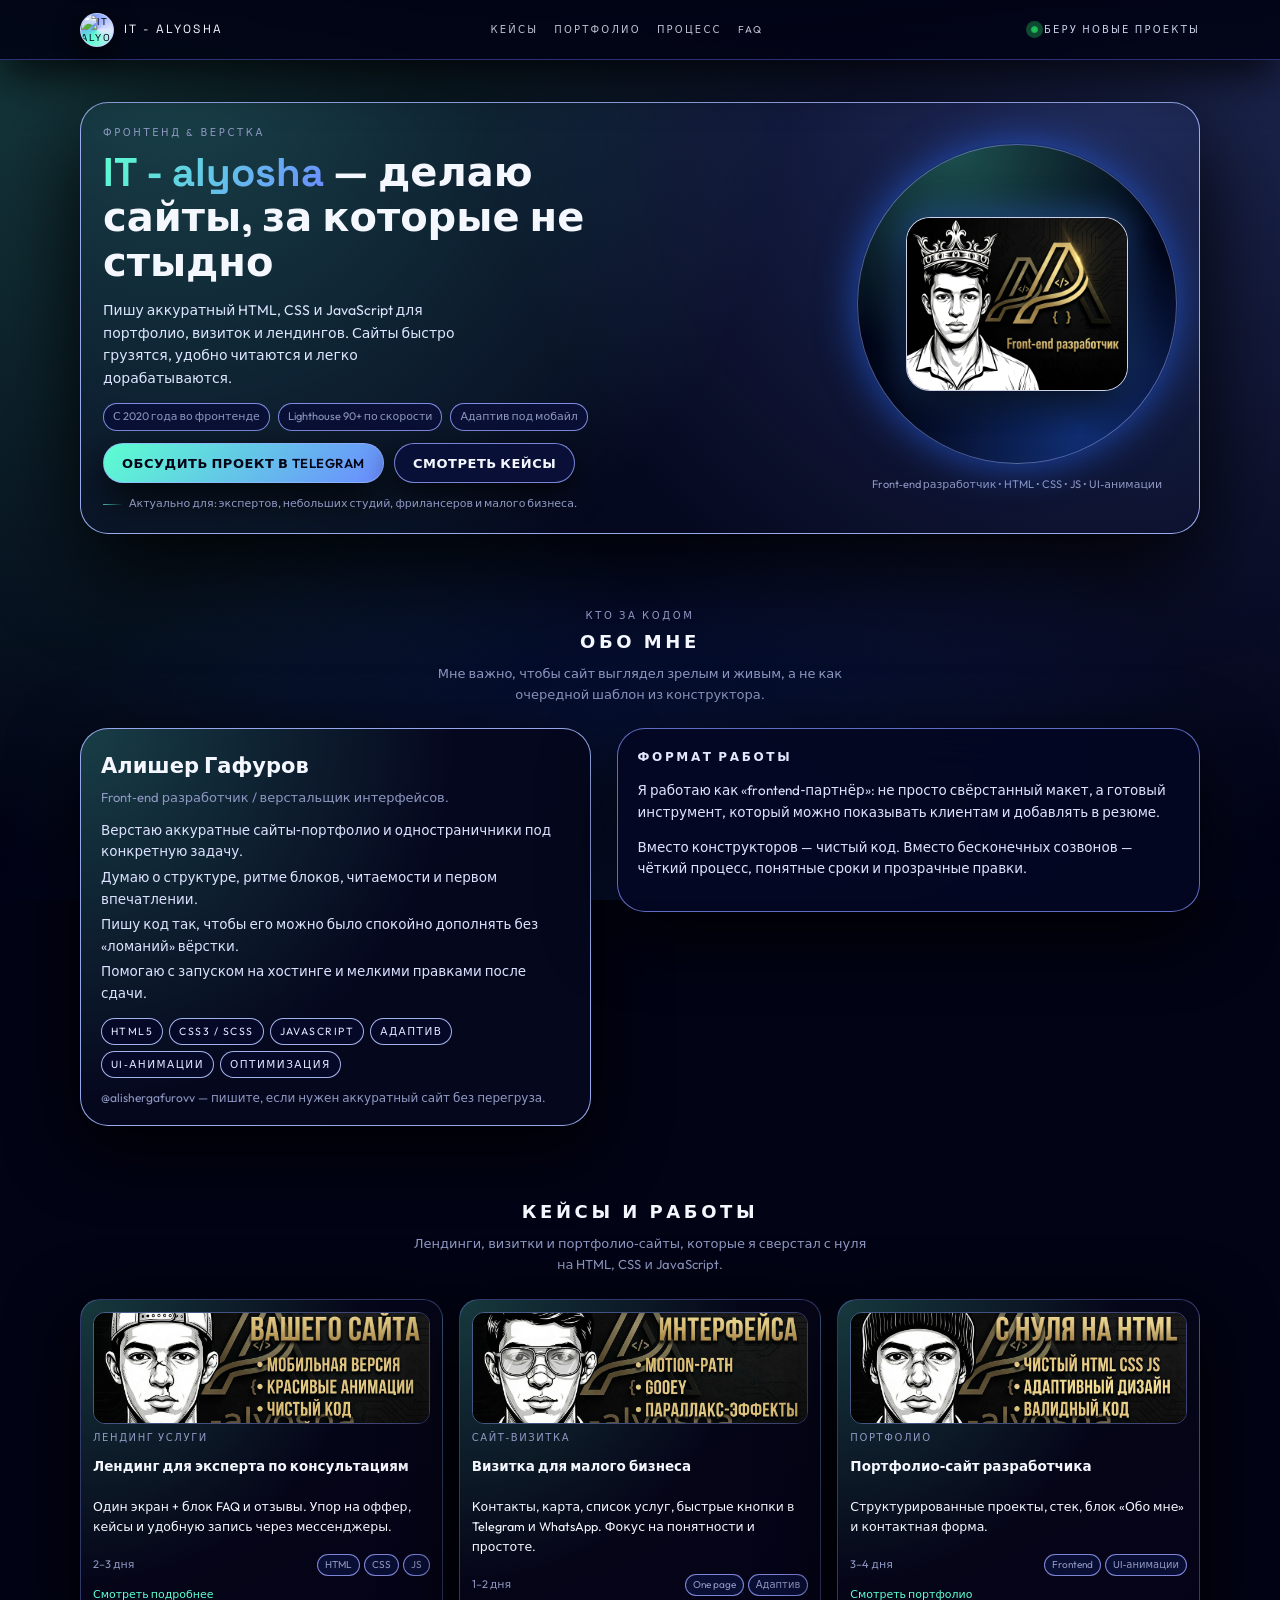
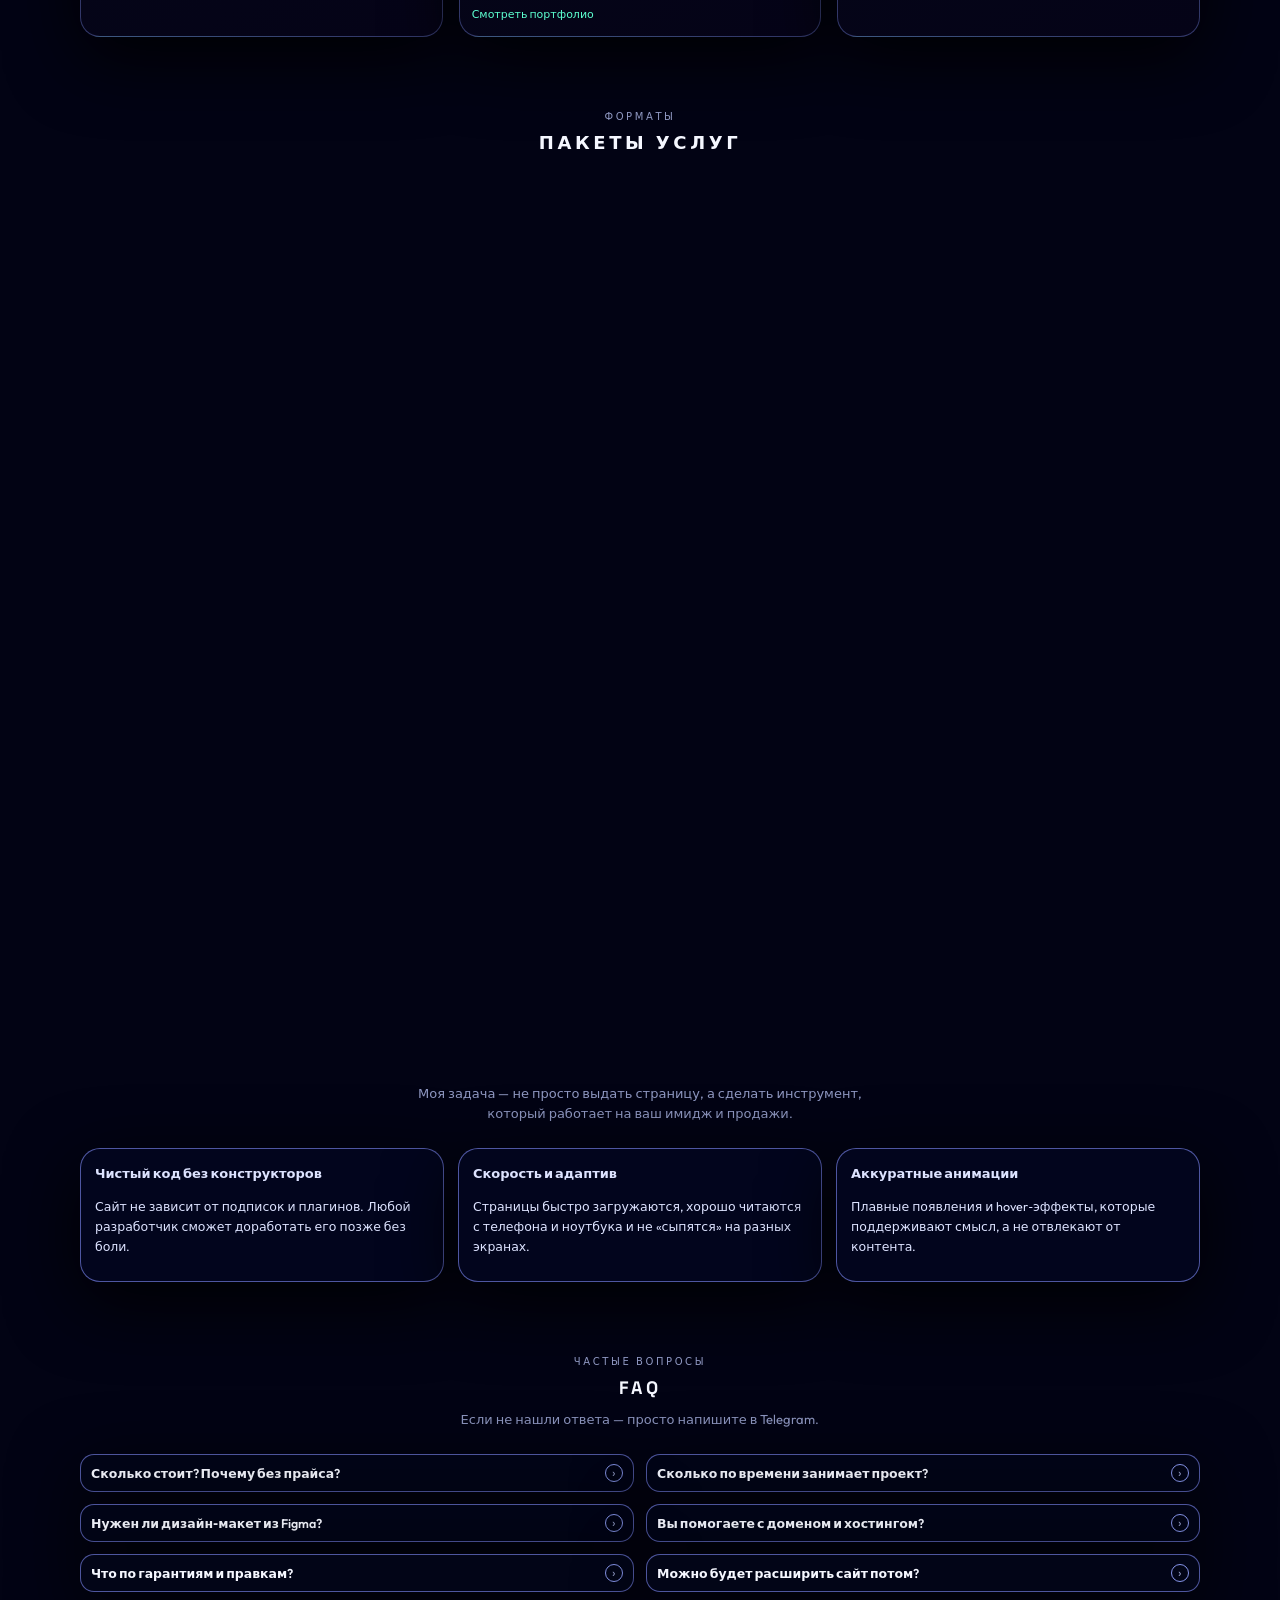
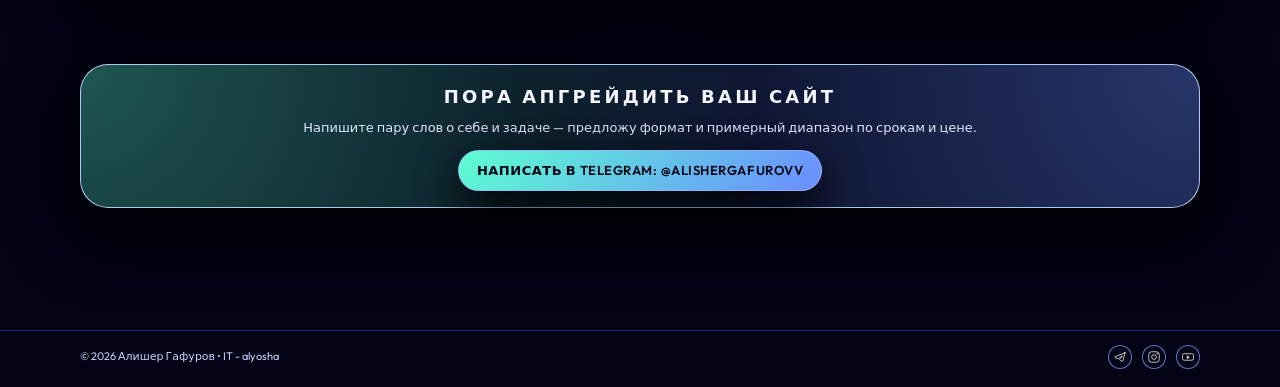
==== commit 6e9a6096: "Add files via upload" ====
--- a/alyosha/index.html
+++ b/alyosha/index.html
@@ -870,7 +870,6 @@
 
       <nav class="menu" aria-label="Навигация">
         <a href="#cases">Кейсы</a>
-        <a href="visitki.html">Визитки</a>
         <a href="portfolio.html">Портфолио</a>
         <a href="#process">Процесс</a>
         <a href="#faq">FAQ</a>
@@ -1027,8 +1026,8 @@
                 <span class="tag-pill">Адаптив</span>
               </span>
             </div>
-            <a class="case-link" href="visitki.html" target="_blank">
-              Все визитки
+            <a class="case-link" href="portfolio.html" target="_blank">
+              Смотреть портфолио
             </a>
           </article>
 
@@ -1078,7 +1077,7 @@
             </ul>
             <div class="plan-cta">
               <a class="btn secondary" href="https://t.me/alishergafurovv" target="_blank">
-                Хочу визитку
+                Хочу себе сайт
               </a>
             </div>
           </article>
@@ -1317,4 +1316,4 @@
     });
   </script>
 </body>
-</html>
+</html>
